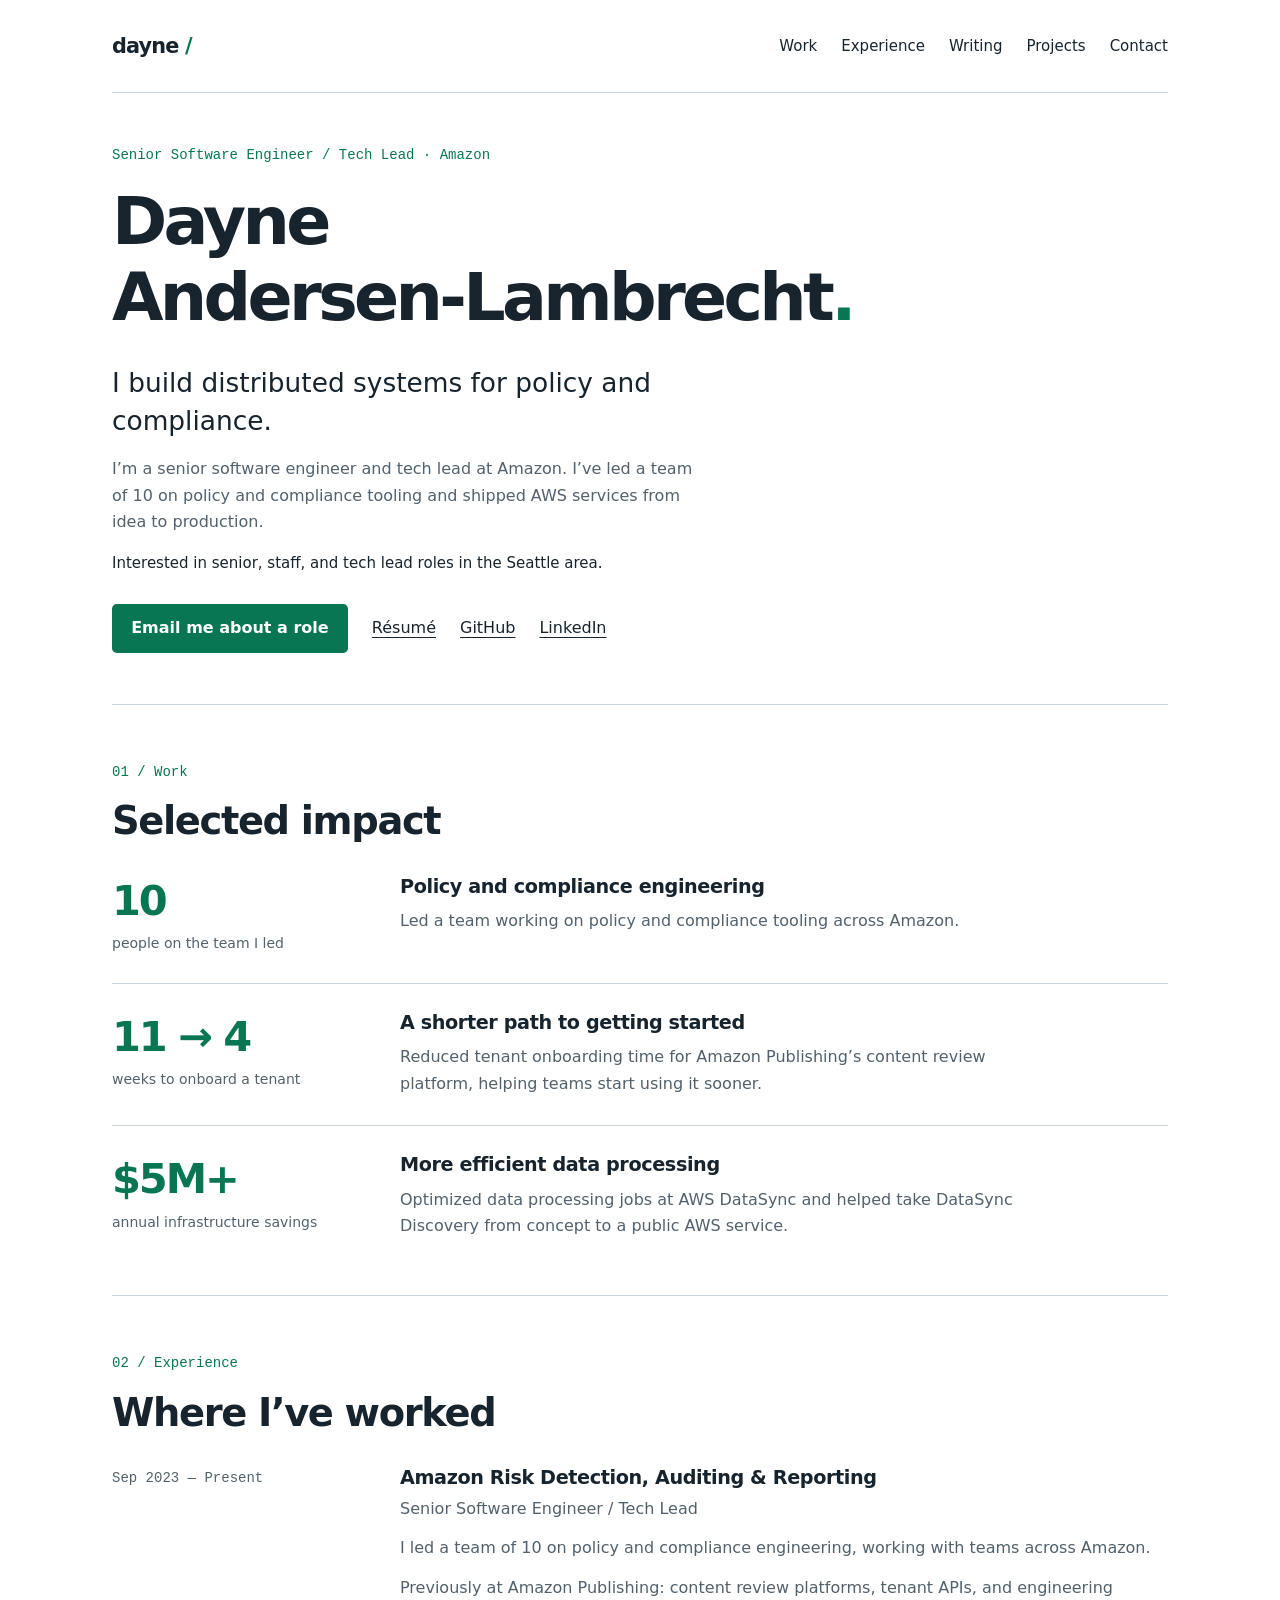
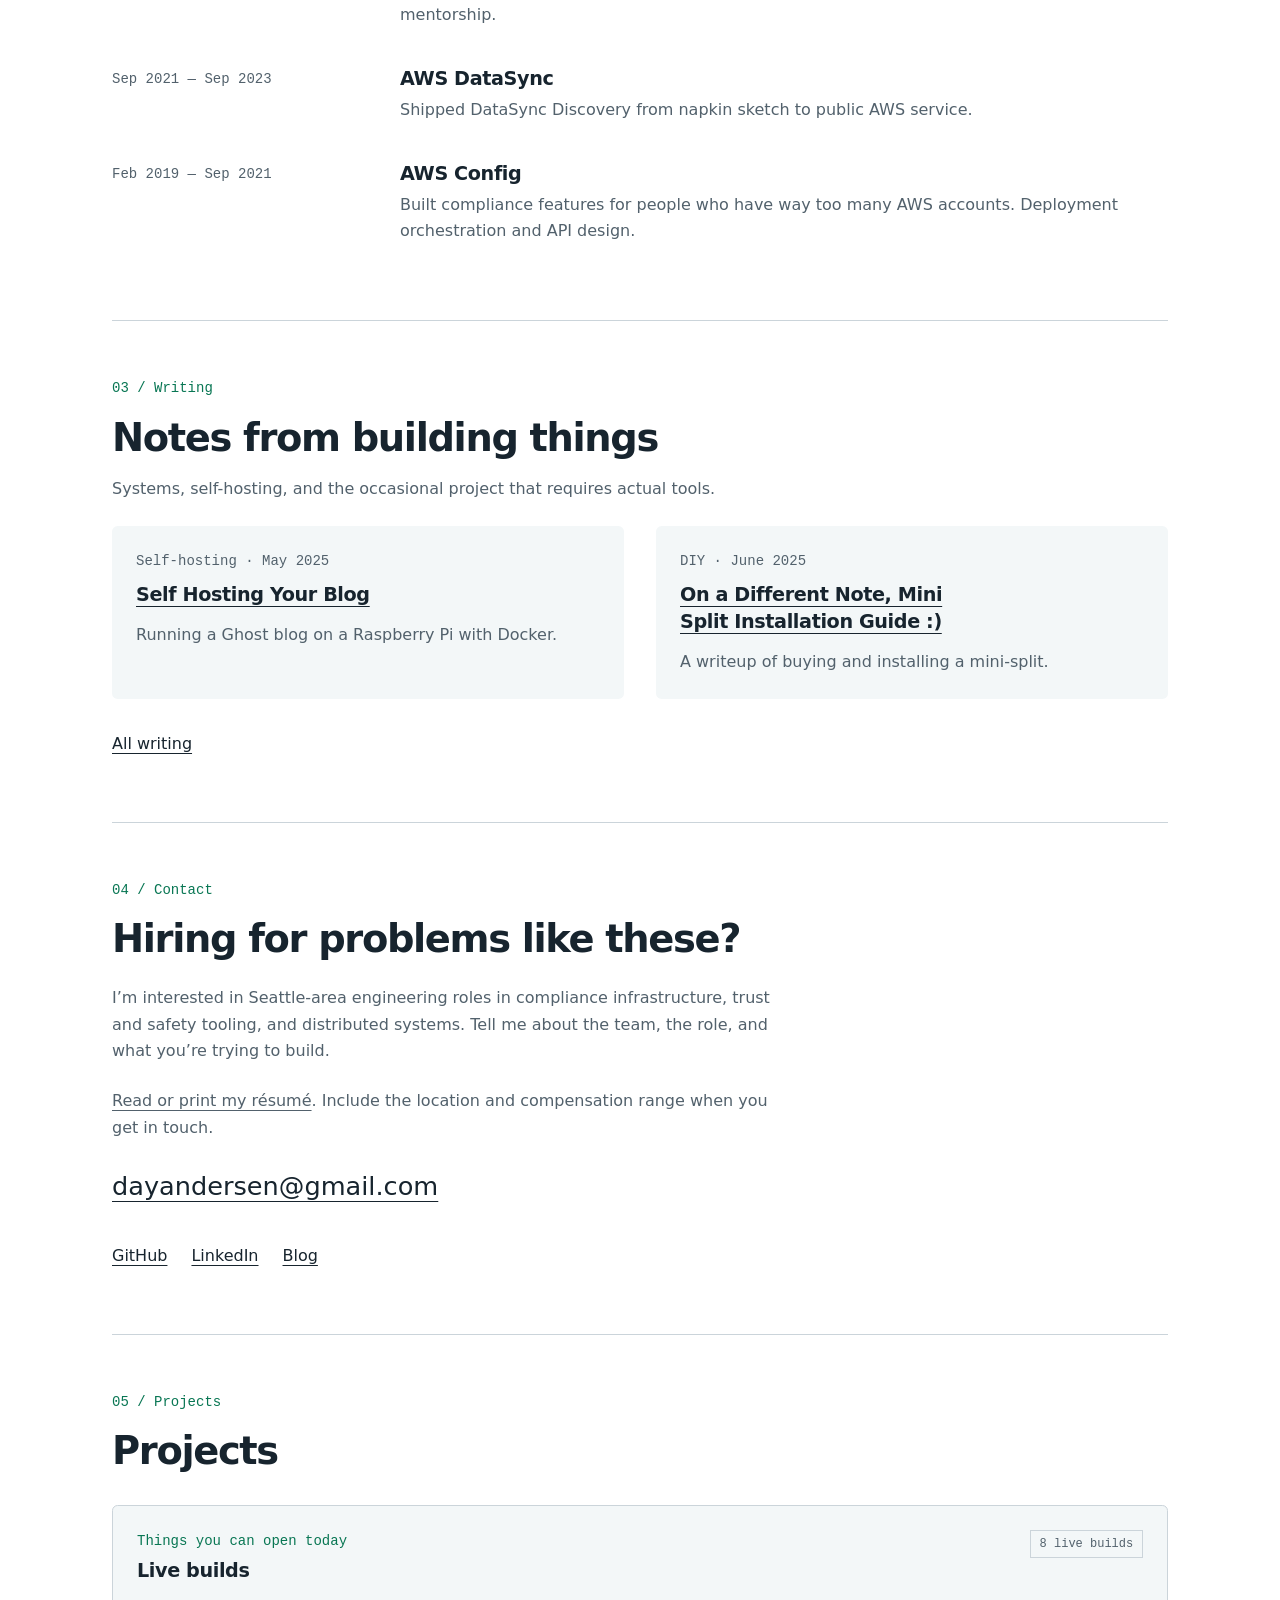
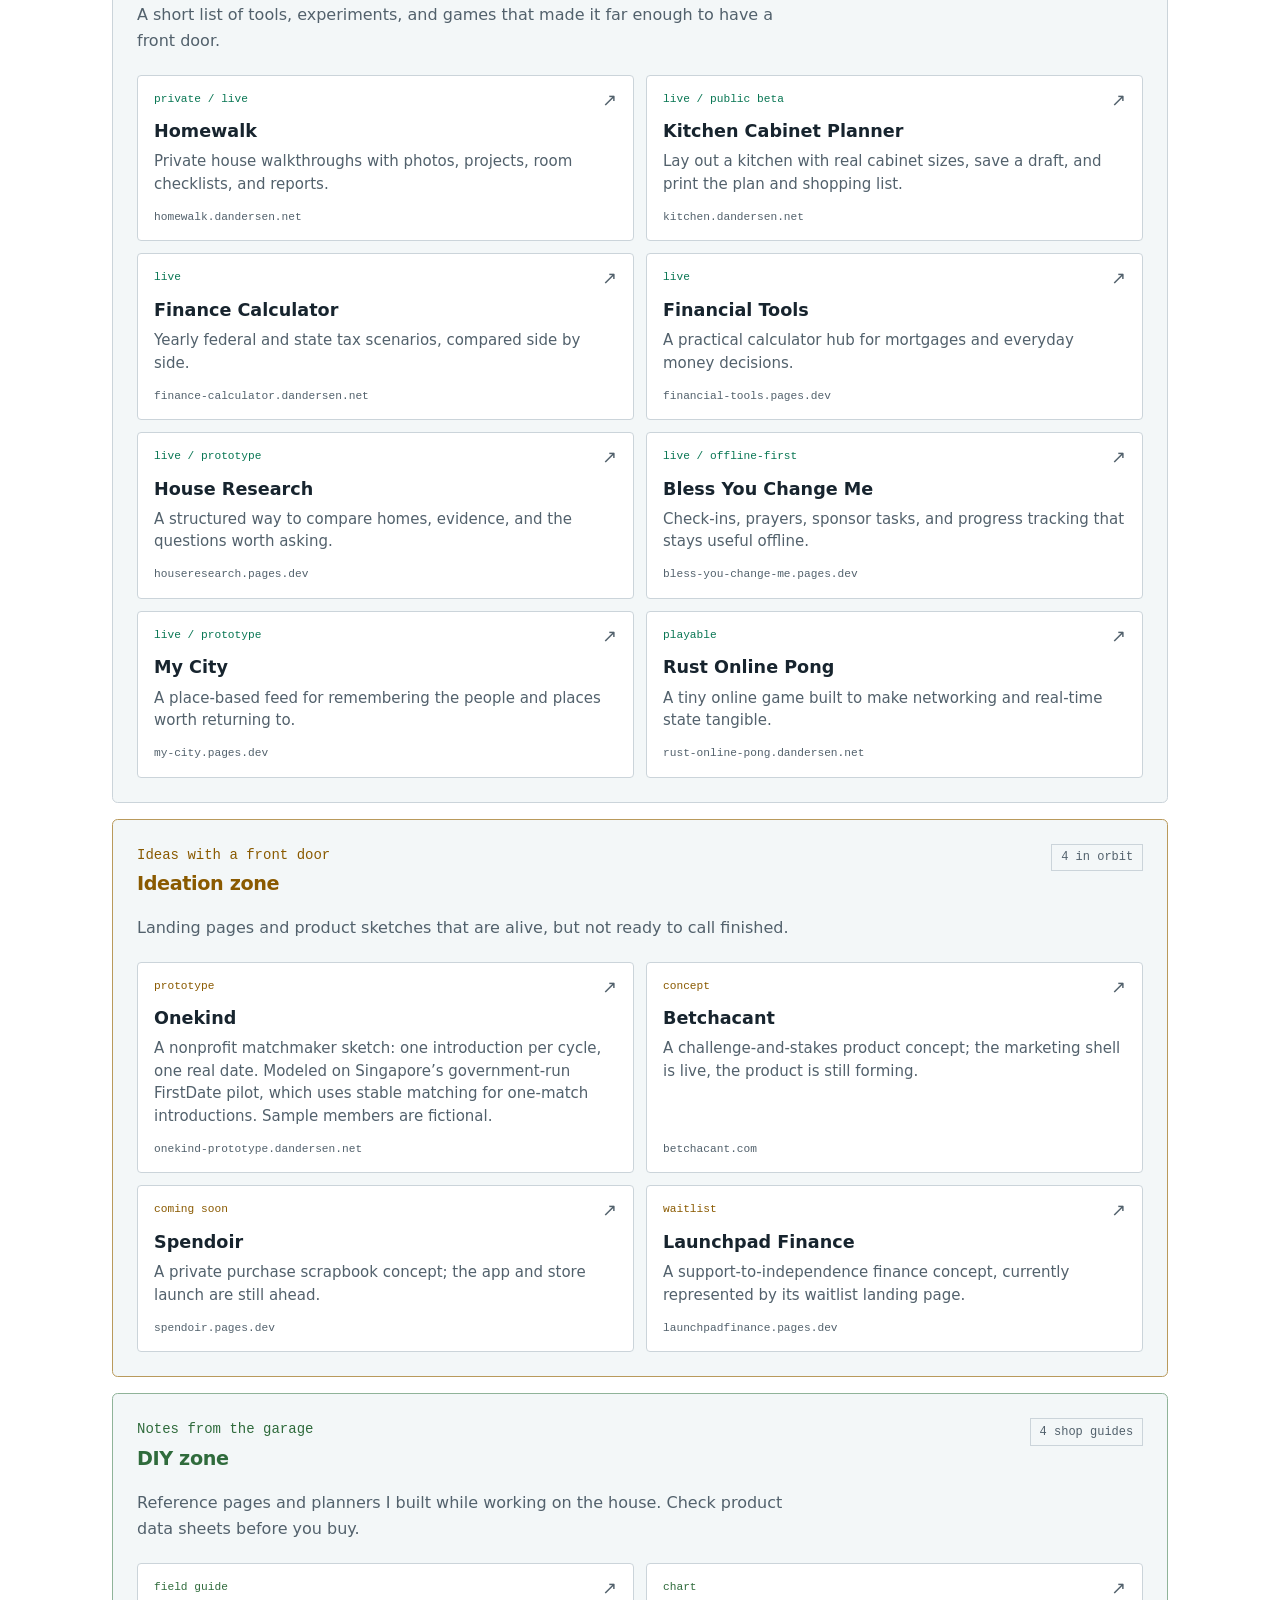
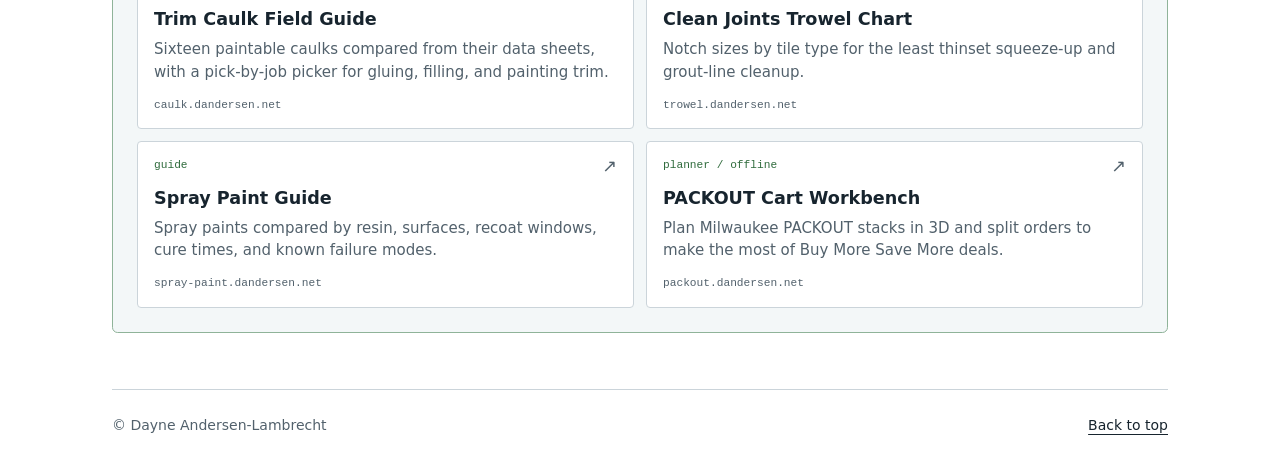
==== index.html @ 7e219648 "Add Onekind prototype and DIY zone projects Co-Authored-By: Claude Opus 5.5 <noreply@anthropic.com>" ====
<!DOCTYPE html>
<html lang="en">
<head>
  <meta charset="UTF-8">
  <meta name="viewport" content="width=device-width, initial-scale=1">
  <meta name="color-scheme" content="dark light">
  <title>Dayne Andersen-Lambrecht — Compliance Engineering &amp; Distributed Systems</title>
  <meta name="description" content="Dayne Andersen-Lambrecht is a Senior Software Engineer / Tech Lead at Amazon working on distributed systems, policy tooling, and compliance engineering.">
  <link rel="canonical" href="https://dandersen.net/">
  <link rel="stylesheet" href="styles.css">
  <style>
    .project-shelf {
      padding: 1.5rem;
      background: var(--surface);
      border: 1px solid var(--line);
      border-radius: .35rem;
    }
    .project-shelf + .project-shelf { margin-top: 1rem; }
    .project-shelf.ideation { --project-accent: #d8ae52; border-color: #8d7135; }
    .project-shelf.diy { --project-accent: #7fb58a; border-color: #4d7556; }
    .project-shelf header {
      display: flex;
      align-items: flex-start;
      justify-content: space-between;
      gap: 1rem;
      margin-bottom: 1.25rem;
    }
    .project-shelf header .eyebrow { margin-bottom: .45rem; }
    .project-shelf h3 { color: var(--text); }
    .project-shelf.ideation h3,
    .project-shelf.ideation .eyebrow,
    .project-shelf.ideation .project-state,
    .project-shelf.diy h3,
    .project-shelf.diy .eyebrow,
    .project-shelf.diy .project-state { color: var(--project-accent); }
    .project-count {
      flex: 0 0 auto;
      padding: .35rem .55rem;
      border: 1px solid var(--line);
      color: var(--muted);
      font: .75rem/1.2 ui-monospace, SFMono-Regular, Consolas, monospace;
      white-space: nowrap;
    }
    .project-summary { max-width: 42rem; margin-bottom: 1.25rem; }
    .project-grid {
      display: grid;
      grid-template-columns: repeat(2, minmax(0, 1fr));
      gap: .75rem;
    }
    .project-card {
      display: flex;
      flex-direction: column;
      min-height: 10rem;
      padding: 1rem;
      background: var(--bg);
      border: 1px solid var(--line);
      border-radius: .25rem;
      text-decoration: none;
      transition: border-color .2s ease, transform .2s ease, background-color .2s ease;
    }
    .project-card:hover,
    .project-card:focus-visible {
      background: var(--surface);
      border-color: var(--accent);
      transform: translateY(-2px);
    }
    .project-shelf.ideation .project-card:hover,
    .project-shelf.ideation .project-card:focus-visible,
    .project-shelf.diy .project-card:hover,
    .project-shelf.diy .project-card:focus-visible { border-color: var(--project-accent); }
    .project-card:focus-visible { outline: 3px solid var(--accent); outline-offset: 3px; }
    .project-card-top { display: flex; justify-content: space-between; gap: .75rem; margin-bottom: .75rem; }
    .project-state { color: var(--accent); font: .7rem/1.3 ui-monospace, SFMono-Regular, Consolas, monospace; }
    .project-arrow { color: var(--muted); font-size: 1.1rem; line-height: 1; }
    .project-card h4 { margin: 0 0 .45rem; color: var(--text); font-size: 1.1rem; line-height: 1.25; }
    .project-card p { font-size: .9375rem; line-height: 1.5; }
    .project-url { margin-top: auto; padding-top: .9rem; color: var(--muted); font: .7rem/1.3 ui-monospace, SFMono-Regular, Consolas, monospace; overflow-wrap: anywhere; }
    @media (prefers-color-scheme: light) {
      .project-shelf.ideation { --project-accent: #8a5a00; border-color: #b99a5c; }
      .project-shelf.diy { --project-accent: #2f6b3c; border-color: #8fb399; }
    }
    @media (max-width: 44rem) {
      .project-grid { grid-template-columns: 1fr; }
      .project-shelf { padding: 1.15rem; }
      .project-shelf header { flex-direction: column; }
    }
    @media (prefers-reduced-motion: reduce) {
      .project-card { transition: none; }
    }
  </style>
  <script type="application/ld+json">
{
  "@context": "https://schema.org",
  "@type": "ProfilePage",
  "@id": "https://dandersen.net/#profile",
  "url": "https://dandersen.net/",
  "name": "Dayne Andersen-Lambrecht — Compliance Engineering & Distributed Systems",
  "mainEntity": {
    "@type": "Person",
    "@id": "https://dandersen.net/#person",
    "name": "Dayne Andersen-Lambrecht",
    "url": "https://dandersen.net/",
    "jobTitle": "Senior Software Engineer / Tech Lead",
    "worksFor": {
      "@type": "Organization",
      "name": "Amazon"
    },
    "description": "Dayne Andersen-Lambrecht is a Senior Software Engineer / Tech Lead at Amazon working on distributed systems, policy tooling, and compliance engineering.",
    "knowsAbout": [
      "Distributed systems",
      "Policy tooling",
      "Compliance engineering",
      "API design",
      "Engineering mentorship"
    ],
    "sameAs": [
      "https://github.com/dayandersen",
      "https://linkedin.com/in/dayne-andersen"
    ]
  }
}
  </script>
</head>
<body>
  <a class="skip-link" href="#main-content">Skip to main content</a>
  <header class="site-header wrap">
    <a class="wordmark" href="./" aria-label="Dayne Andersen-Lambrecht, home">dayne<span aria-hidden="true"> /</span></a>
    <nav aria-label="Main navigation">
      <a href="#work">Work</a>
      <a href="#experience">Experience</a>
      <a href="#writing">Writing</a>
      <a href="#projects">Projects</a>
      <a href="#contact">Contact</a>
    </nav>
  </header>
  <main id="main-content" class="wrap" tabindex="-1">
    <section class="intro" aria-labelledby="intro-heading">
      <p class="eyebrow">Senior Software Engineer / Tech Lead · Amazon</p>
      <h1 id="intro-heading">Dayne<br>Andersen-Lambrecht<span class="accent">.</span></h1>
      <p class="lead">I build distributed systems for policy and compliance.</p>
      <p class="intro-detail">I’m a senior software engineer and tech lead at Amazon. I’ve led a team of 10 on policy and compliance tooling and shipped AWS services from idea to production.</p>
      <p class="role-interest">Interested in senior, staff, and tech lead roles in the Seattle area.</p>
      <div class="links">
        <!--email_off--><a class="button" href="mailto:dayandersen@gmail.com?subject=Engineering%20role%20inquiry">Email me about a role</a><!--/email_off-->
        <a href="/resume">Résumé</a>
        <a href="https://github.com/dayandersen">GitHub</a>
        <a href="https://linkedin.com/in/dayne-andersen">LinkedIn</a>
      </div>
    </section>

    <section id="work" class="section" aria-labelledby="work-heading">
      <div class="section-heading"><p class="eyebrow">01 / Work</p><h2 id="work-heading">Selected impact</h2></div>
      <div class="work-list">
        <article class="work-item">
          <div class="result"><strong>10</strong><span>people on the team I led</span></div>
          <div><h3>Policy and compliance engineering</h3><p>Led a team working on policy and compliance tooling across Amazon.</p></div>
        </article>
        <article class="work-item">
          <div class="result"><strong>11 → 4</strong><span>weeks to onboard a tenant</span></div>
          <div><h3>A shorter path to getting started</h3><p>Reduced tenant onboarding time for Amazon Publishing’s content review platform, helping teams start using it sooner.</p></div>
        </article>
        <article class="work-item">
          <div class="result"><strong>$5M+</strong><span>annual infrastructure savings</span></div>
          <div><h3>More efficient data processing</h3><p>Optimized data processing jobs at AWS DataSync and helped take DataSync Discovery from concept to a public AWS service.</p></div>
        </article>
      </div>
    </section>

    <section id="experience" class="section" aria-labelledby="experience-heading">
      <div class="section-heading"><p class="eyebrow">02 / Experience</p><h2 id="experience-heading">Where I’ve worked</h2></div>
      <div class="experience-list">
        <article>
          <p class="meta"><time datetime="2023-09">Sep 2023</time> — Present</p>
          <div>
            <h3>Amazon Risk Detection, Auditing &amp; Reporting</h3>
            <p>Senior Software Engineer / Tech Lead</p>
            <p>I led a team of 10 on policy and compliance engineering, working with teams across Amazon.</p>
            <p>Previously at Amazon Publishing: content review platforms, tenant APIs, and engineering mentorship.</p>
          </div>
        </article>
        <article>
          <p class="meta"><time datetime="2021-09">Sep 2021</time> — <time datetime="2023-09">Sep 2023</time></p>
          <div><h3>AWS DataSync</h3><p>Shipped DataSync Discovery from napkin sketch to public AWS service.</p></div>
        </article>
        <article>
          <p class="meta"><time datetime="2019-02">Feb 2019</time> — <time datetime="2021-09">Sep 2021</time></p>
          <div><h3>AWS Config</h3><p>Built compliance features for people who have way too many AWS accounts. Deployment orchestration and API design.</p></div>
        </article>
      </div>
    </section>

    <section id="writing" class="section" aria-labelledby="writing-heading">
      <div class="section-heading"><p class="eyebrow">03 / Writing</p><h2 id="writing-heading">Notes from building things</h2></div>
      <p class="section-intro">Systems, self-hosting, and the occasional project that requires actual tools.</p>
      <div class="writing-list">
        <article>
          <p class="meta">Self-hosting · <time datetime="2025-05-04">May 2025</time></p>
          <h3><a href="https://blog.dandersen.net/2025/05/self-hosting-your-blog.html">Self Hosting Your Blog</a></h3>
          <p>Running a Ghost blog on a Raspberry Pi with Docker.</p>
        </article>
        <article>
          <p class="meta">DIY · <time datetime="2025-06-11">June 2025</time></p>
          <h3><a href="https://blog.dandersen.net/2025/06/on-different-note-mini-split.html">On a Different Note, Mini Split Installation Guide :)</a></h3>
          <p>A writeup of buying and installing a mini-split.</p>
        </article>
      </div>
      <a class="text-link" href="https://blog.dandersen.net/">All writing</a>
    </section>

    <section id="contact" class="section contact" aria-labelledby="contact-heading">
      <p class="eyebrow">04 / Contact</p>
      <h2 id="contact-heading">Hiring for problems like these?</h2>
      <p class="contact-detail">I’m interested in Seattle-area engineering roles in compliance infrastructure, trust and safety tooling, and distributed systems. Tell me about the team, the role, and what you’re trying to build.</p>
      <p class="contact-detail"><a href="/resume">Read or print my résumé</a>. Include the location and compensation range when you get in touch.</p>
      <!--email_off--><a class="contact-email" href="mailto:dayandersen@gmail.com?subject=Engineering%20role%20inquiry">dayandersen@gmail.com</a><!--/email_off-->
      <div class="links"><a href="https://github.com/dayandersen">GitHub</a><a href="https://linkedin.com/in/dayne-andersen">LinkedIn</a><a href="https://blog.dandersen.net/">Blog</a></div>
    </section>

    <section id="projects" class="section" aria-labelledby="projects-heading">
      <div class="section-heading"><p class="eyebrow">05 / Projects</p><h2 id="projects-heading">Projects</h2></div>

      <div class="project-shelf">
        <header>
          <div>
            <p class="eyebrow">Things you can open today</p>
            <h3>Live builds</h3>
          </div>
          <span class="project-count">8 live builds</span>
        </header>
        <p class="project-summary">A short list of tools, experiments, and games that made it far enough to have a front door.</p>
        <div class="project-grid">
          <a class="project-card" href="https://homewalk.dandersen.net/" target="_blank" rel="noopener noreferrer">
            <div class="project-card-top"><span class="project-state">private / live</span><span class="project-arrow" aria-hidden="true">↗</span></div>
            <h4>Homewalk</h4>
            <p>Private house walkthroughs with photos, projects, room checklists, and reports.</p>
            <span class="project-url">homewalk.dandersen.net</span>
          </a>
          <a class="project-card" href="https://kitchen.dandersen.net/" target="_blank" rel="noopener noreferrer">
            <div class="project-card-top"><span class="project-state">live / public beta</span><span class="project-arrow" aria-hidden="true">↗</span></div>
            <h4>Kitchen Cabinet Planner</h4>
            <p>Lay out a kitchen with real cabinet sizes, save a draft, and print the plan and shopping list.</p>
            <span class="project-url">kitchen.dandersen.net</span>
          </a>
          <a class="project-card" href="https://finance-calculator.dandersen.net/" target="_blank" rel="noopener noreferrer">
            <div class="project-card-top"><span class="project-state">live</span><span class="project-arrow" aria-hidden="true">↗</span></div>
            <h4>Finance Calculator</h4>
            <p>Yearly federal and state tax scenarios, compared side by side.</p>
            <span class="project-url">finance-calculator.dandersen.net</span>
          </a>
          <a class="project-card" href="https://financial-tools.pages.dev/" target="_blank" rel="noopener noreferrer">
            <div class="project-card-top"><span class="project-state">live</span><span class="project-arrow" aria-hidden="true">↗</span></div>
            <h4>Financial Tools</h4>
            <p>A practical calculator hub for mortgages and everyday money decisions.</p>
            <span class="project-url">financial-tools.pages.dev</span>
          </a>
          <a class="project-card" href="https://houseresearch.pages.dev/" target="_blank" rel="noopener noreferrer">
            <div class="project-card-top"><span class="project-state">live / prototype</span><span class="project-arrow" aria-hidden="true">↗</span></div>
            <h4>House Research</h4>
            <p>A structured way to compare homes, evidence, and the questions worth asking.</p>
            <span class="project-url">houseresearch.pages.dev</span>
          </a>
          <a class="project-card" href="https://bless-you-change-me.pages.dev/" target="_blank" rel="noopener noreferrer">
            <div class="project-card-top"><span class="project-state">live / offline-first</span><span class="project-arrow" aria-hidden="true">↗</span></div>
            <h4>Bless You Change Me</h4>
            <p>Check-ins, prayers, sponsor tasks, and progress tracking that stays useful offline.</p>
            <span class="project-url">bless-you-change-me.pages.dev</span>
          </a>
          <a class="project-card" href="https://my-city.pages.dev/" target="_blank" rel="noopener noreferrer">
            <div class="project-card-top"><span class="project-state">live / prototype</span><span class="project-arrow" aria-hidden="true">↗</span></div>
            <h4>My City</h4>
            <p>A place-based feed for remembering the people and places worth returning to.</p>
            <span class="project-url">my-city.pages.dev</span>
          </a>
          <a class="project-card" href="https://rust-online-pong.dandersen.net/" target="_blank" rel="noopener noreferrer">
            <div class="project-card-top"><span class="project-state">playable</span><span class="project-arrow" aria-hidden="true">↗</span></div>
            <h4>Rust Online Pong</h4>
            <p>A tiny online game built to make networking and real-time state tangible.</p>
            <span class="project-url">rust-online-pong.dandersen.net</span>
          </a>
        </div>
      </div>

      <div class="project-shelf ideation">
        <header>
          <div>
            <p class="eyebrow">Ideas with a front door</p>
            <h3>Ideation zone</h3>
          </div>
          <span class="project-count">4 in orbit</span>
        </header>
        <p class="project-summary">Landing pages and product sketches that are alive, but not ready to call finished.</p>
        <div class="project-grid">
          <a class="project-card" href="https://onekind-prototype.dandersen.net/" target="_blank" rel="noopener noreferrer">
            <div class="project-card-top"><span class="project-state">prototype</span><span class="project-arrow" aria-hidden="true">↗</span></div>
            <h4>Onekind</h4>
            <p>A nonprofit matchmaker sketch: one introduction per cycle, one real date. Modeled on Singapore’s government-run FirstDate pilot, which uses stable matching for one-match introductions. Sample members are fictional.</p>
            <span class="project-url">onekind-prototype.dandersen.net</span>
          </a>
          <a class="project-card" href="https://betchacant.com/" target="_blank" rel="noopener noreferrer">
            <div class="project-card-top"><span class="project-state">concept</span><span class="project-arrow" aria-hidden="true">↗</span></div>
            <h4>Betchacant</h4>
            <p>A challenge-and-stakes product concept; the marketing shell is live, the product is still forming.</p>
            <span class="project-url">betchacant.com</span>
          </a>
          <a class="project-card" href="https://spendoir.pages.dev/" target="_blank" rel="noopener noreferrer">
            <div class="project-card-top"><span class="project-state">coming soon</span><span class="project-arrow" aria-hidden="true">↗</span></div>
            <h4>Spendoir</h4>
            <p>A private purchase scrapbook concept; the app and store launch are still ahead.</p>
            <span class="project-url">spendoir.pages.dev</span>
          </a>
          <a class="project-card" href="https://launchpadfinance.pages.dev/" target="_blank" rel="noopener noreferrer">
            <div class="project-card-top"><span class="project-state">waitlist</span><span class="project-arrow" aria-hidden="true">↗</span></div>
            <h4>Launchpad Finance</h4>
            <p>A support-to-independence finance concept, currently represented by its waitlist landing page.</p>
            <span class="project-url">launchpadfinance.pages.dev</span>
          </a>
        </div>
      </div>

      <div class="project-shelf diy">
        <header>
          <div>
            <p class="eyebrow">Notes from the garage</p>
            <h3>DIY zone</h3>
          </div>
          <span class="project-count">4 shop guides</span>
        </header>
        <p class="project-summary">Reference pages and planners I built while working on the house. Check product data sheets before you buy.</p>
        <div class="project-grid">
          <a class="project-card" href="https://caulk.dandersen.net/" target="_blank" rel="noopener noreferrer">
            <div class="project-card-top"><span class="project-state">field guide</span><span class="project-arrow" aria-hidden="true">↗</span></div>
            <h4>Trim Caulk Field Guide</h4>
            <p>Sixteen paintable caulks compared from their data sheets, with a pick-by-job picker for gluing, filling, and painting trim.</p>
            <span class="project-url">caulk.dandersen.net</span>
          </a>
          <a class="project-card" href="https://trowel.dandersen.net/" target="_blank" rel="noopener noreferrer">
            <div class="project-card-top"><span class="project-state">chart</span><span class="project-arrow" aria-hidden="true">↗</span></div>
            <h4>Clean Joints Trowel Chart</h4>
            <p>Notch sizes by tile type for the least thinset squeeze-up and grout-line cleanup.</p>
            <span class="project-url">trowel.dandersen.net</span>
          </a>
          <a class="project-card" href="https://spray-paint.dandersen.net/" target="_blank" rel="noopener noreferrer">
            <div class="project-card-top"><span class="project-state">guide</span><span class="project-arrow" aria-hidden="true">↗</span></div>
            <h4>Spray Paint Guide</h4>
            <p>Spray paints compared by resin, surfaces, recoat windows, cure times, and known failure modes.</p>
            <span class="project-url">spray-paint.dandersen.net</span>
          </a>
          <a class="project-card" href="https://packout.dandersen.net/" target="_blank" rel="noopener noreferrer">
            <div class="project-card-top"><span class="project-state">planner / offline</span><span class="project-arrow" aria-hidden="true">↗</span></div>
            <h4>PACKOUT Cart Workbench</h4>
            <p>Plan Milwaukee PACKOUT stacks in 3D and split orders to make the most of Buy More Save More deals.</p>
            <span class="project-url">packout.dandersen.net</span>
          </a>
        </div>
      </div>
    </section>
  </main>
  <footer class="site-footer wrap"><p>© Dayne Andersen-Lambrecht</p><a href="#main-content">Back to top</a></footer>
</body>
</html>
---- styles.css ----
/* Shared semantic colors keep light and dark appearances consistent. */
:root {
  color-scheme: dark light;
  --bg: #101820;
  --text: #edf2f5;
  --muted: #aab8c4;
  --accent: #69e0b4;
  --line: #35454f;
  --button-text: #101820;
  --surface: #17242e;
}
@media (prefers-color-scheme: light) {
  :root {
    --bg: #ffffff;
    --text: #17242e;
    --muted: #52616c;
    --accent: #087653;
    --line: #cbd4da;
    --button-text: #ffffff;
    --surface: #f3f7f8;
  }
}
* { box-sizing: border-box; }
html { scroll-padding-top: 2rem; }
body { margin: 0; background: var(--bg); color: var(--text); font: 1rem/1.65 system-ui, -apple-system, BlinkMacSystemFont, "Segoe UI", sans-serif; }
a { color: inherit; text-decoration-thickness: 1px; text-underline-offset: .25em; }
a:hover { color: var(--accent); }
a:focus-visible, main:focus-visible { outline: 3px solid var(--accent); outline-offset: 6px; border-radius: 2px; }
p, h1, h2, h3 { margin: 0; }
p { color: var(--muted); }
h1, h2, h3 { line-height: 1.15; text-wrap: balance; }
h1 { font-size: clamp(2.25rem, 5.2vw, 4.5rem); letter-spacing: -.055em; overflow-wrap: anywhere; }
h2 { font-size: clamp(1.75rem, 3vw, 2.5rem); letter-spacing: -.035em; }
h3 { font-size: 1.2rem; letter-spacing: -.02em; }
.wrap { width: min(100% - 3rem, 66rem); margin-inline: auto; }
.site-header { display: flex; align-items: center; justify-content: space-between; gap: 1rem; flex-wrap: wrap; padding-block: 1.6rem; border-bottom: 1px solid var(--line); }
.wordmark { font-size: 1.3rem; font-weight: 700; text-decoration: none; letter-spacing: -.04em; }
.wordmark span, .accent { color: var(--accent); }
nav, .links { display: flex; align-items: center; gap: 1.5rem; flex-wrap: wrap; }
nav a { font-size: .9375rem; text-decoration: none; padding-block: .5rem; }
.intro { padding-block: clamp(2rem, 4vw, 3.5rem); }
.eyebrow, .meta { font-family: ui-monospace, SFMono-Regular, Consolas, monospace; font-size: .875rem; line-height: 1.6; }
.eyebrow { color: var(--accent); margin-bottom: 1rem; }
.lead { font-size: clamp(1.25rem, 2.2vw, 1.65rem); color: var(--text); max-width: 35rem; margin-top: 1.75rem; line-height: 1.45; }
.intro-detail { max-width: 37rem; margin-top: 1rem; }
.role-interest { margin-top: 1rem; font-size: .9375rem; color: var(--text); }
.resume-intro h1 { font-size: clamp(2rem, 4vw, 3rem); }
.resume-intro { padding-block: 2.5rem; }
.resume-section { padding-block: 1.75rem; border-top: 1px solid var(--line); }
.resume-section h2 { font-size: 1.5rem; margin-bottom: 1rem; }
.resume-section h3 { margin-block: 1.25rem .4rem; }
.resume-section ul { padding-left: 1.25rem; color: var(--muted); }
.resume-section li + li { margin-top: .4rem; }
.resume-contact { margin-top: 1rem; overflow-wrap: anywhere; }
.print-hint { margin-top: .5rem; font-size: .875rem; }
.links { margin-top: 1.75rem; }
.links a { padding-block: .5rem; }
.button { display: inline-block; padding: .7rem 1.2rem !important; background: var(--accent); color: var(--button-text); font-weight: 650; border-radius: .3rem; text-decoration: none; }
.button:hover { color: var(--button-text); text-decoration: underline; }
.section { padding-block: 3.5rem; border-top: 1px solid var(--line); }
.section-heading { margin-bottom: 2rem; }
.work-item { display: grid; grid-template-columns: 15rem minmax(0, 1fr); gap: 3rem; padding-block: 1.75rem; border-top: 1px solid var(--line); }
.work-item:first-child { padding-top: 0; border-top: 0; }
.work-item:last-child { padding-bottom: 0; }
.result strong { display: block; font-size: 2.6rem; letter-spacing: -.05em; font-weight: 650; line-height: 1.2; color: var(--accent); }
.result span { display: block; margin-top: .4rem; font-size: .875rem; color: var(--muted); }
.work-item h3 { margin-bottom: .65rem; }
.work-item p { max-width: 39rem; }
.section-intro { margin-top: -1rem; margin-bottom: 1.5rem; }
.writing-list { display: grid; grid-template-columns: repeat(2, minmax(0, 1fr)); gap: 2rem; }
.writing-list article { padding: 1.5rem; background: var(--surface); border-radius: .35rem; }
.writing-list h3 { margin-block: .6rem .8rem; line-height: 1.4; }
.text-link { display: inline-block; margin-top: 1.5rem; padding-block: .5rem; }
.experience-list article { display: grid; grid-template-columns: 15rem minmax(0, 1fr); gap: 3rem; padding-block: 1.25rem; }
.experience-list article:first-child { padding-top: 0; }
.experience-list h3 { margin-bottom: .4rem; }
.experience-list p + p { margin-top: .85rem; }
.contact h2 { margin-bottom: 1.5rem; }
.contact-detail { max-width: 42rem; margin-bottom: 1.5rem; }
.contact-email { font-size: clamp(1.1rem, 2.5vw, 1.6rem); overflow-wrap: anywhere; }
.site-footer { display: flex; justify-content: space-between; flex-wrap: wrap; gap: 1rem; padding-block: 1.5rem; border-top: 1px solid var(--line); font-size: .875rem; }
.skip-link { position: absolute; left: 1rem; top: -10rem; background: var(--accent); color: var(--button-text); padding: .75rem 1rem; z-index: 10; }
.skip-link:focus { top: 1rem; color: var(--button-text); }
@media (max-width: 44rem) {
  .work-item, .experience-list article { grid-template-columns: 1fr; gap: 1rem; }
  .writing-list { grid-template-columns: 1fr; gap: 1rem; }
  .section { padding-block: 2.5rem; }
  .work-item { padding-block: 1.5rem; }
  nav, .links { gap: 1.1rem; }
}
@media print {
  :root { color-scheme: light; --bg: #fff; --text: #000; --muted: #333; --accent: #000; --line: #bbb; --surface: #fff; }
  body { font-size: 11pt; }
  .wrap { width: 100%; }
  .site-header, .site-footer, .skip-link, .intro .links, .contact .links, .print-hint { display: none; }
  .intro, .section { padding-block: 1rem; }
  h1 { font-size: 28pt; }
  h2 { font-size: 19pt; }
  h3 { font-size: 13pt; }
  h2, h3 { break-after: avoid; }
  article, .contact { break-inside: avoid; }
  .work-item, .experience-list article { grid-template-columns: 12rem minmax(0, 1fr); gap: 1rem; }
  .result strong { font-size: 23pt; }
  .writing-list { display: block; }
  .writing-list article { padding: .5rem 0; }
  a[href^="https://"]::after { content: " (" attr(href) ")"; font-size: 9pt; overflow-wrap: anywhere; }
}
/* No motion effects: all content is visible immediately, including with reduced motion or JavaScript disabled. */
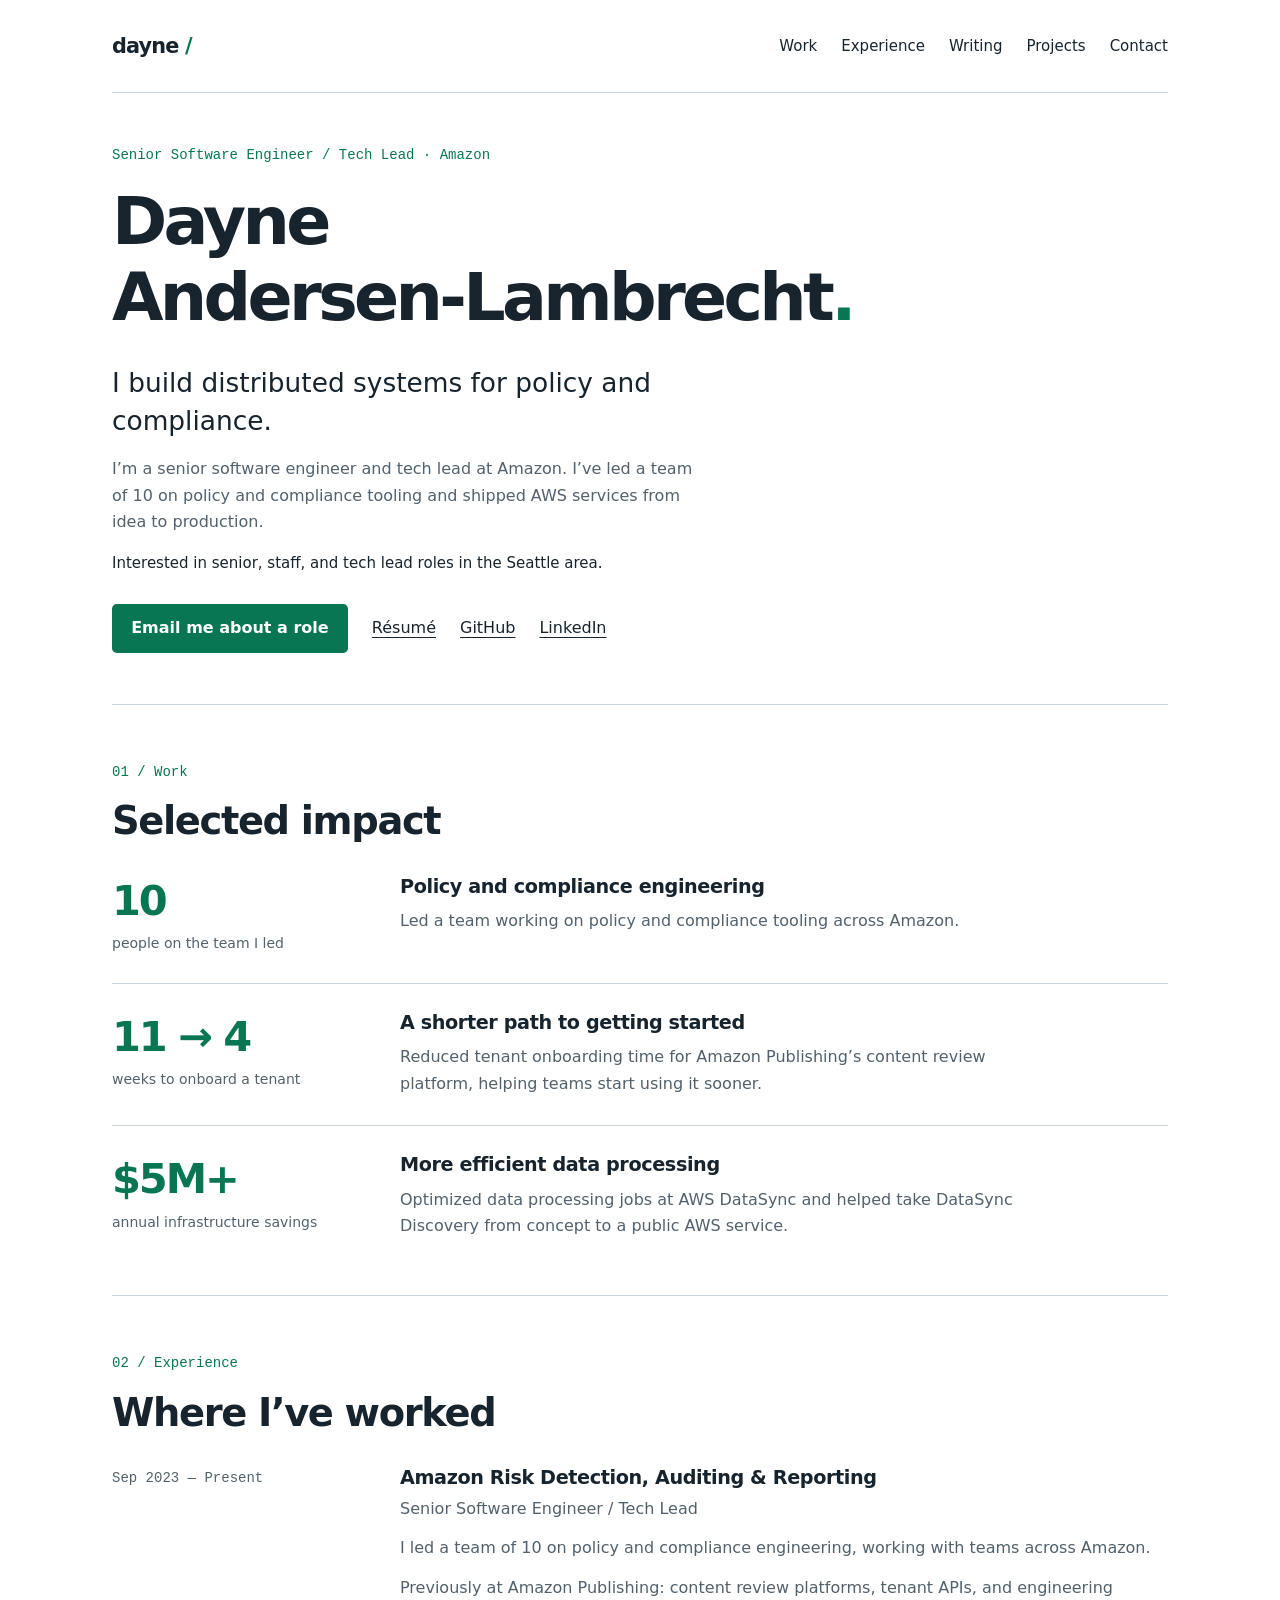
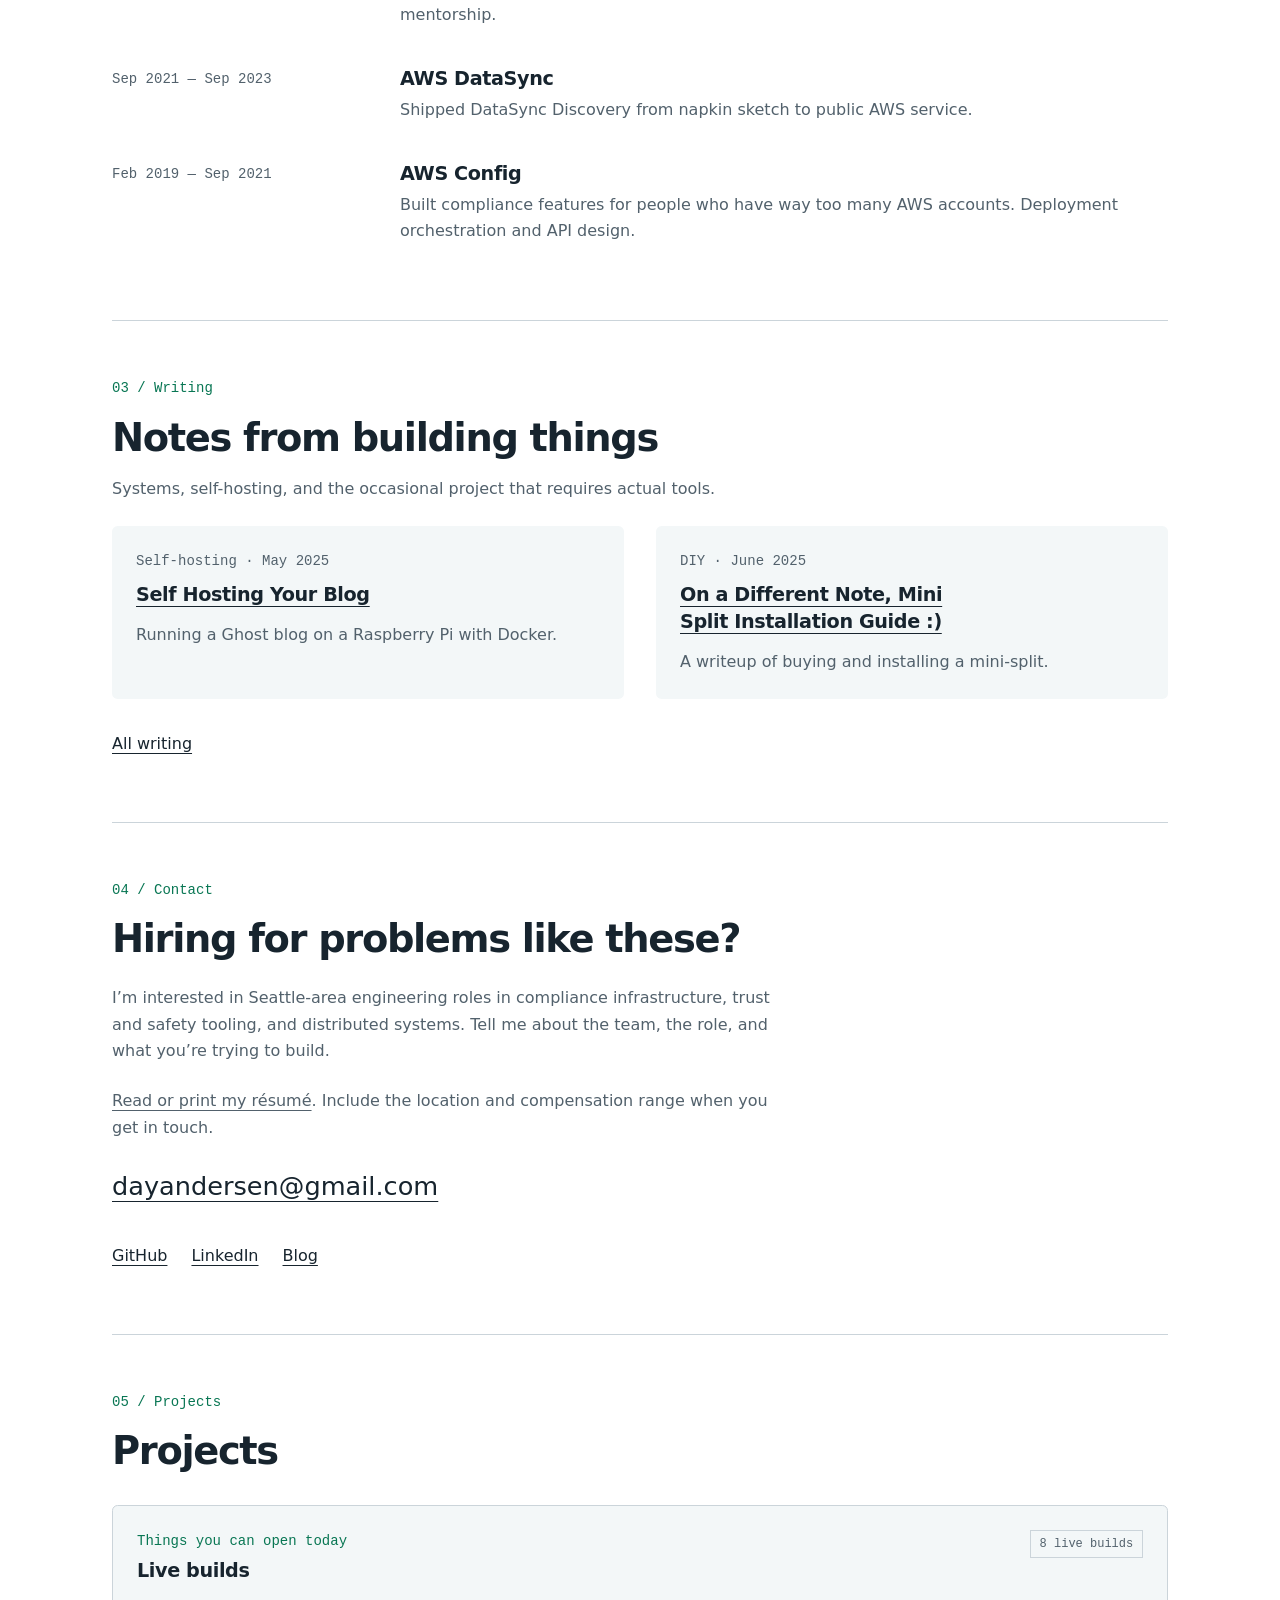
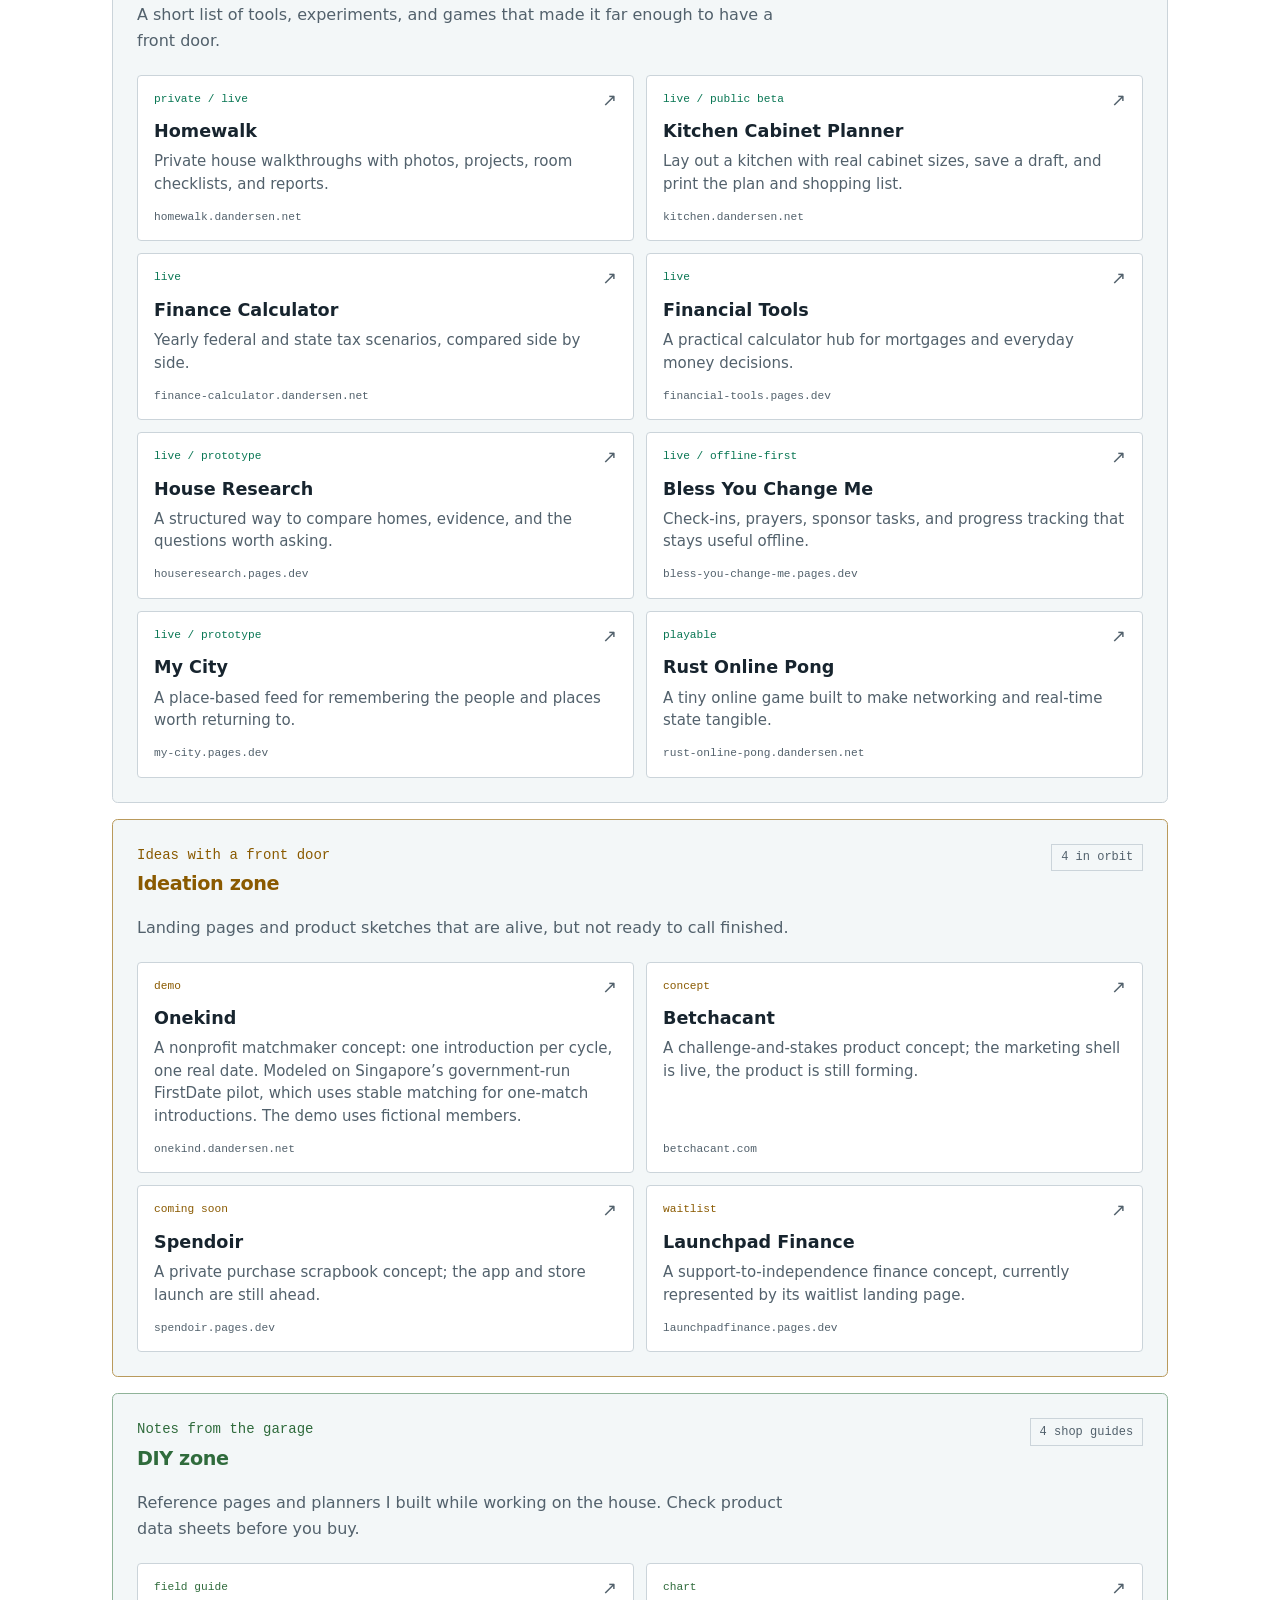
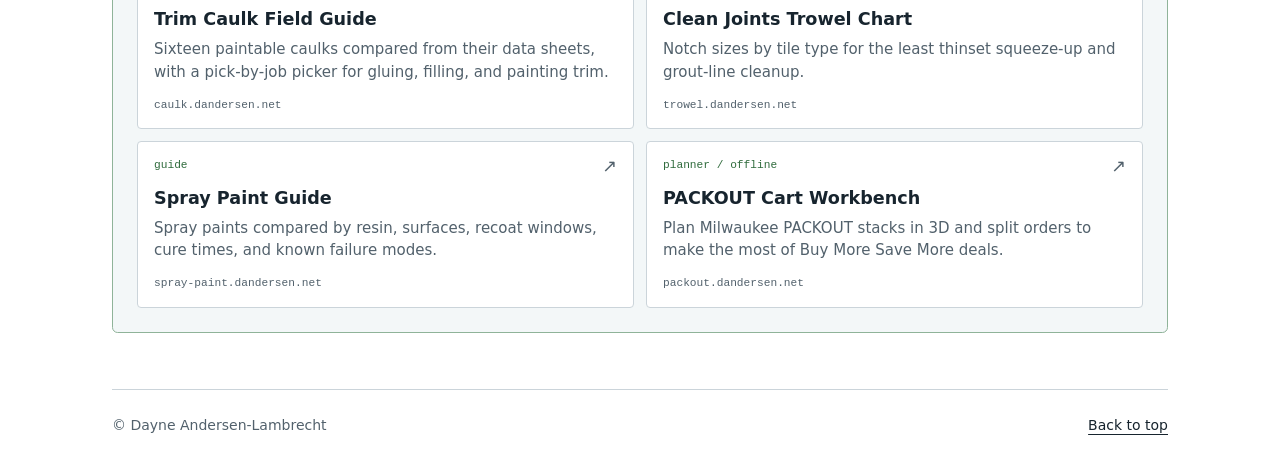
==== commit 145ad35c: "Point Onekind card at the existing demo Co-Authored-By: Claude Opus 5.5 <noreply@anthropic.com>" ====
--- a/index.html
+++ b/index.html
@@ -290,11 +290,11 @@
         </header>
         <p class="project-summary">Landing pages and product sketches that are alive, but not ready to call finished.</p>
         <div class="project-grid">
-          <a class="project-card" href="https://onekind-prototype.dandersen.net/" target="_blank" rel="noopener noreferrer">
-            <div class="project-card-top"><span class="project-state">prototype</span><span class="project-arrow" aria-hidden="true">↗</span></div>
+          <a class="project-card" href="https://onekind.dandersen.net/" target="_blank" rel="noopener noreferrer">
+            <div class="project-card-top"><span class="project-state">demo</span><span class="project-arrow" aria-hidden="true">↗</span></div>
             <h4>Onekind</h4>
-            <p>A nonprofit matchmaker sketch: one introduction per cycle, one real date. Modeled on Singapore’s government-run FirstDate pilot, which uses stable matching for one-match introductions. Sample members are fictional.</p>
-            <span class="project-url">onekind-prototype.dandersen.net</span>
+            <p>A nonprofit matchmaker concept: one introduction per cycle, one real date. Modeled on Singapore’s government-run FirstDate pilot, which uses stable matching for one-match introductions. The demo uses fictional members.</p>
+            <span class="project-url">onekind.dandersen.net</span>
           </a>
           <a class="project-card" href="https://betchacant.com/" target="_blank" rel="noopener noreferrer">
             <div class="project-card-top"><span class="project-state">concept</span><span class="project-arrow" aria-hidden="true">↗</span></div>
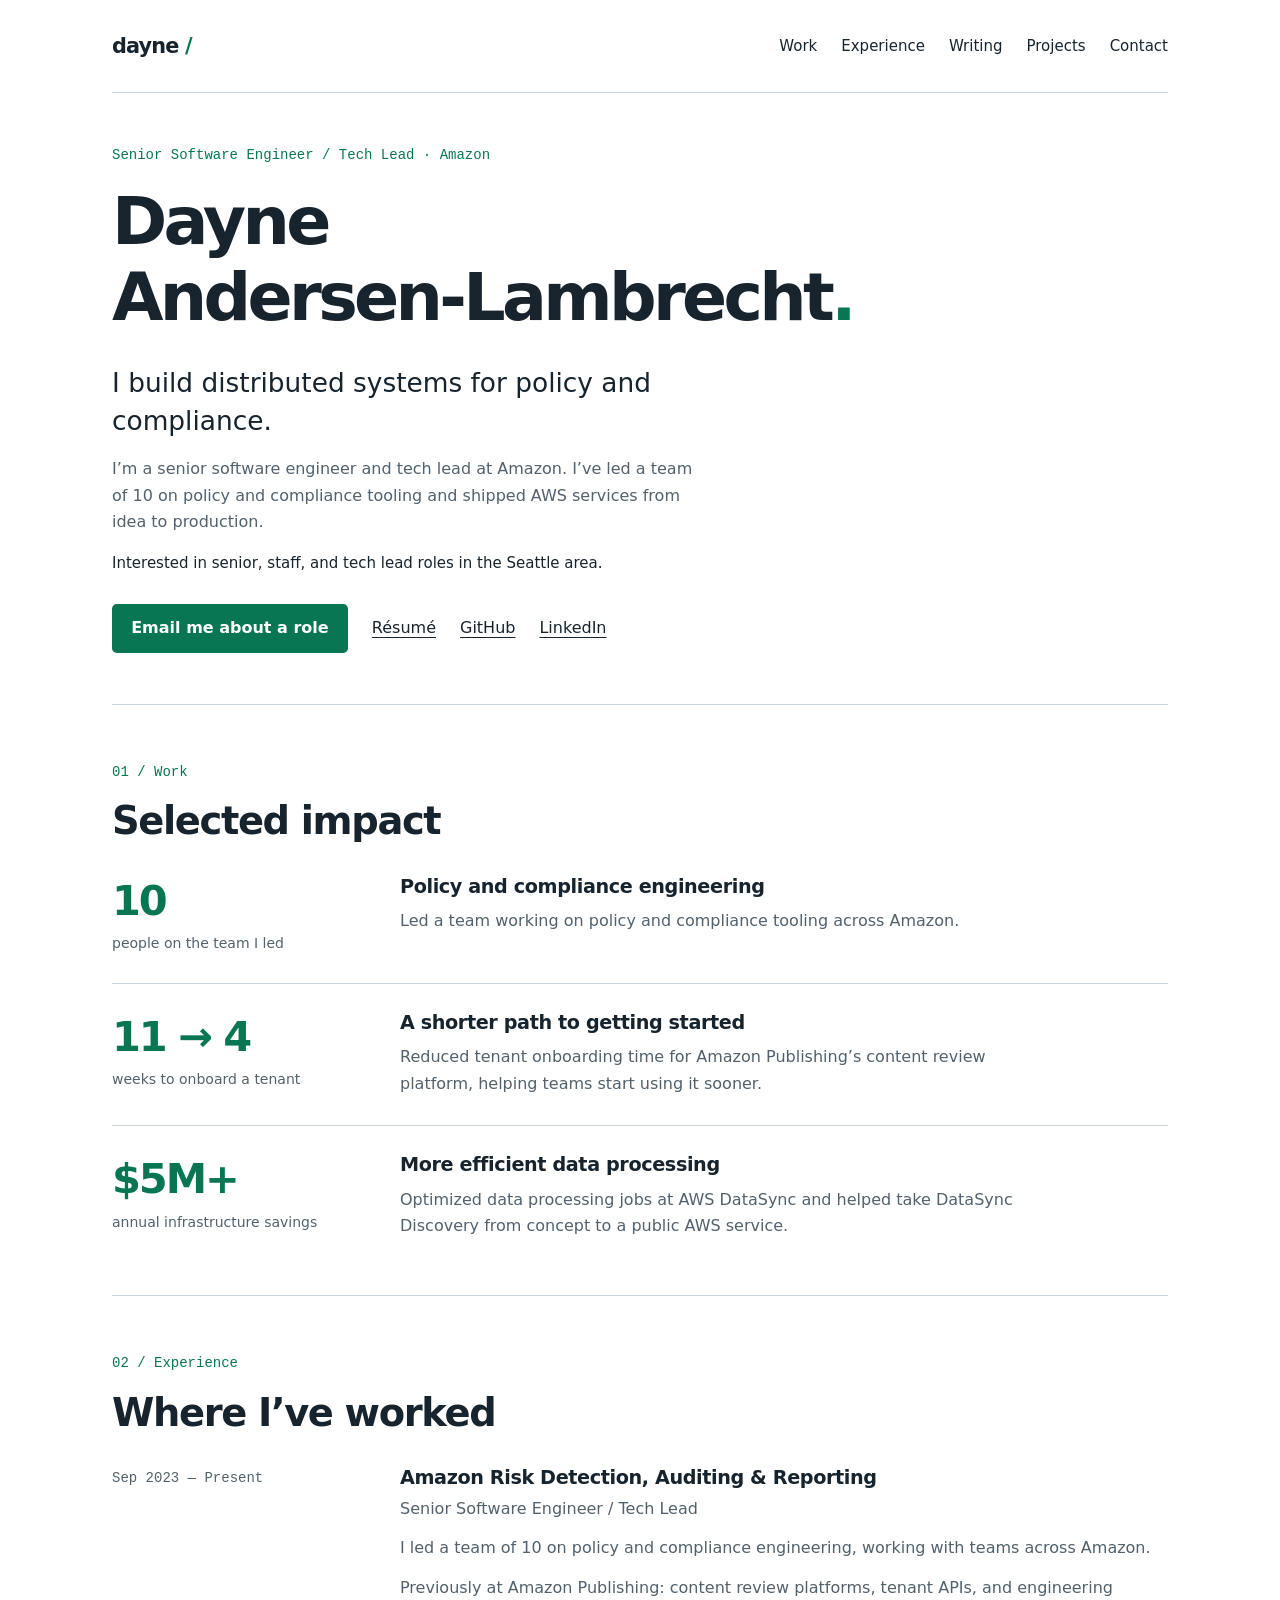
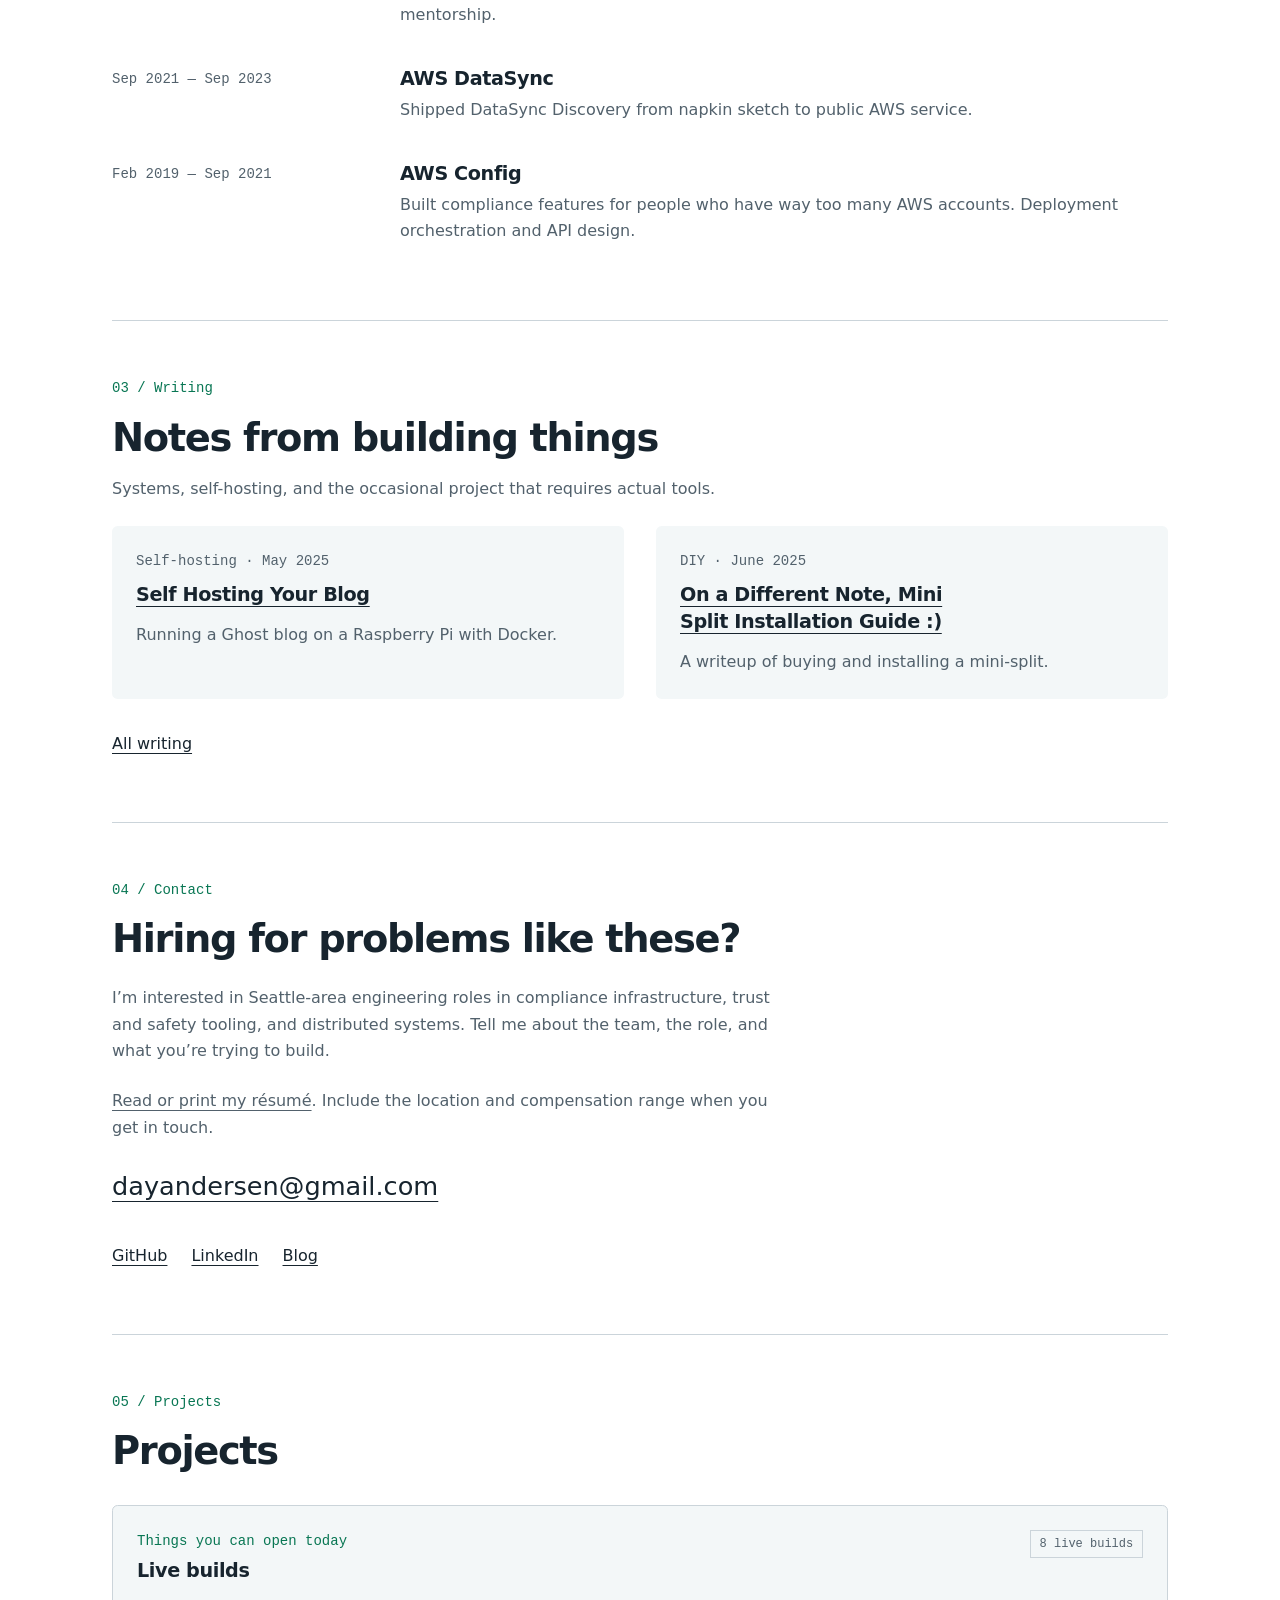
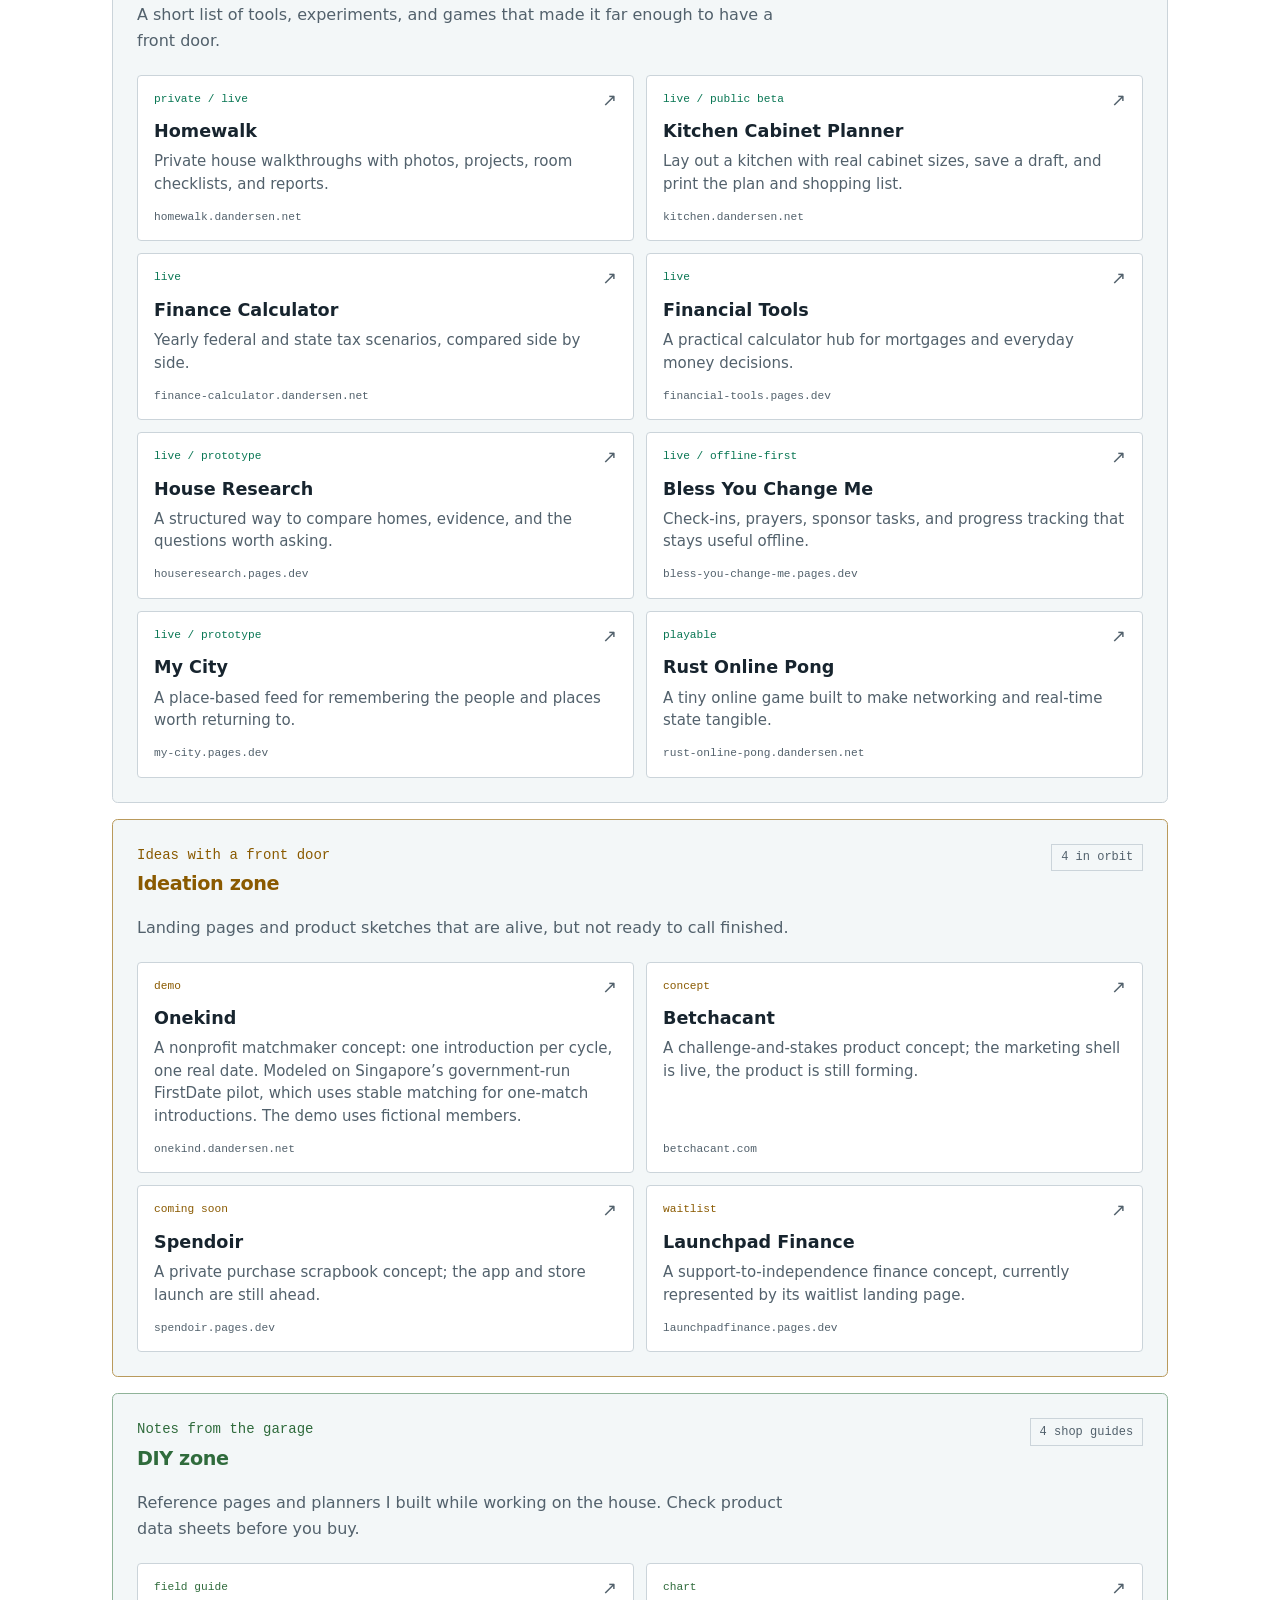
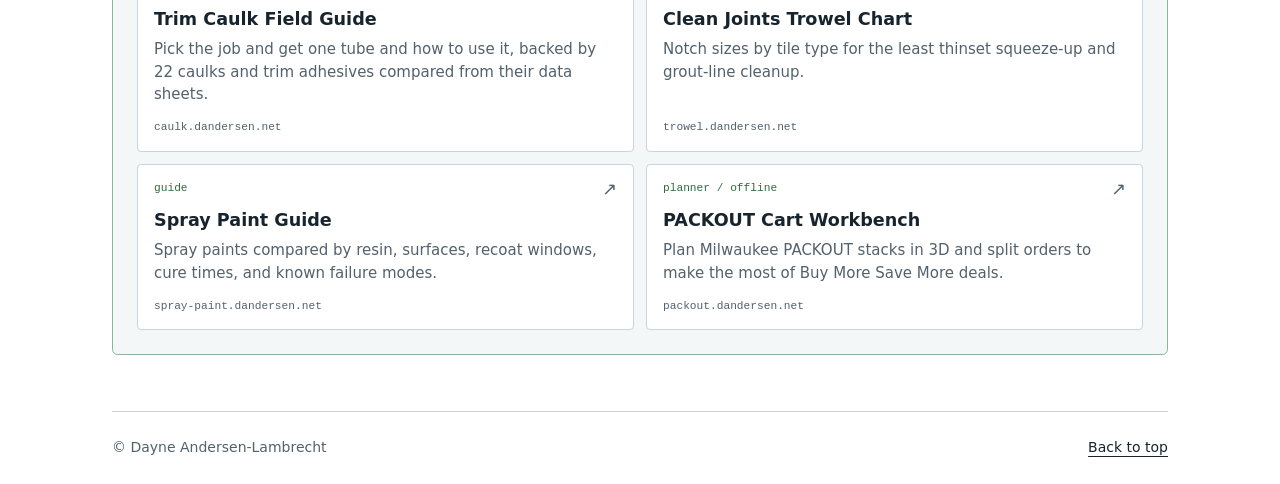
==== commit 8882cc08: "Update caulk guide card for 22 products Co-Authored-By: Claude Opus 5.5 <noreply@anthropic.com>" ====
--- a/index.html
+++ b/index.html
@@ -330,7 +330,7 @@
           <a class="project-card" href="https://caulk.dandersen.net/" target="_blank" rel="noopener noreferrer">
             <div class="project-card-top"><span class="project-state">field guide</span><span class="project-arrow" aria-hidden="true">↗</span></div>
             <h4>Trim Caulk Field Guide</h4>
-            <p>Sixteen paintable caulks compared from their data sheets, with a pick-by-job picker for gluing, filling, and painting trim.</p>
+            <p>Pick the job and get one tube and how to use it, backed by 22 caulks and trim adhesives compared from their data sheets.</p>
             <span class="project-url">caulk.dandersen.net</span>
           </a>
           <a class="project-card" href="https://trowel.dandersen.net/" target="_blank" rel="noopener noreferrer">
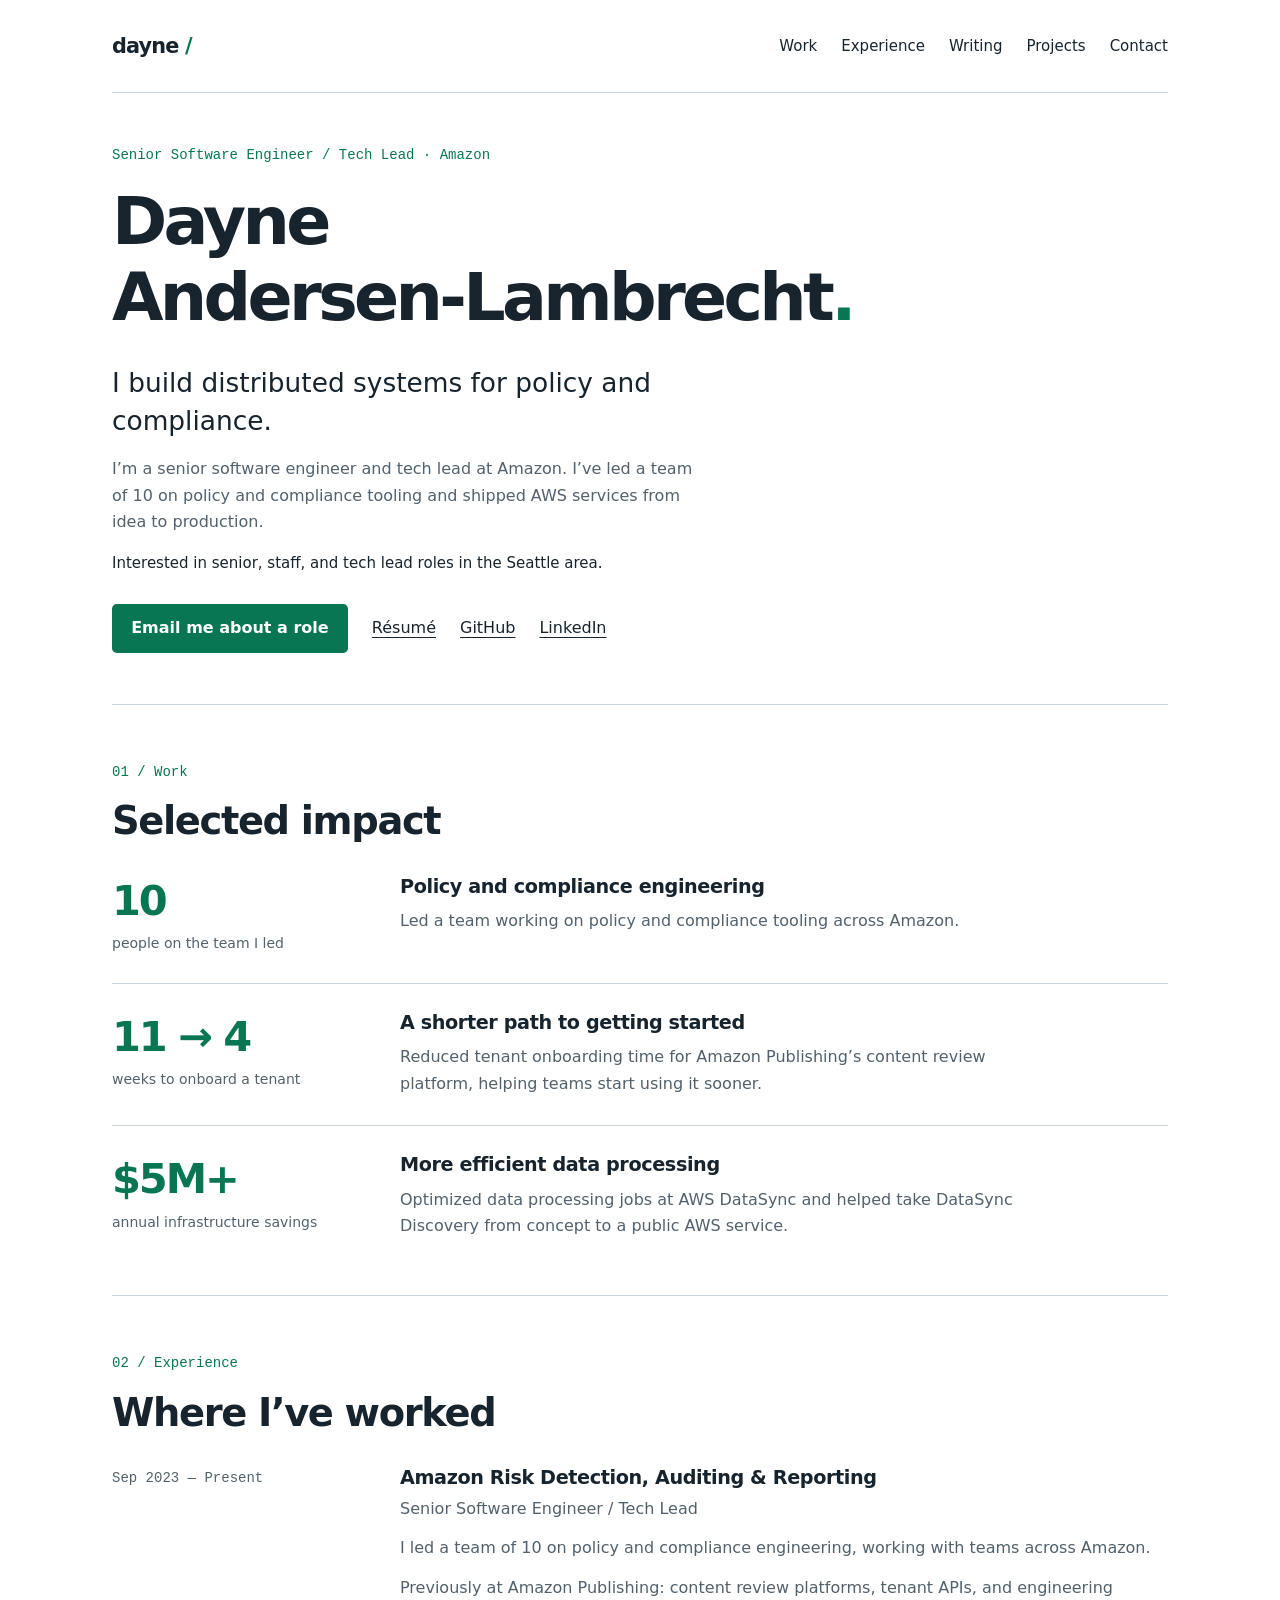
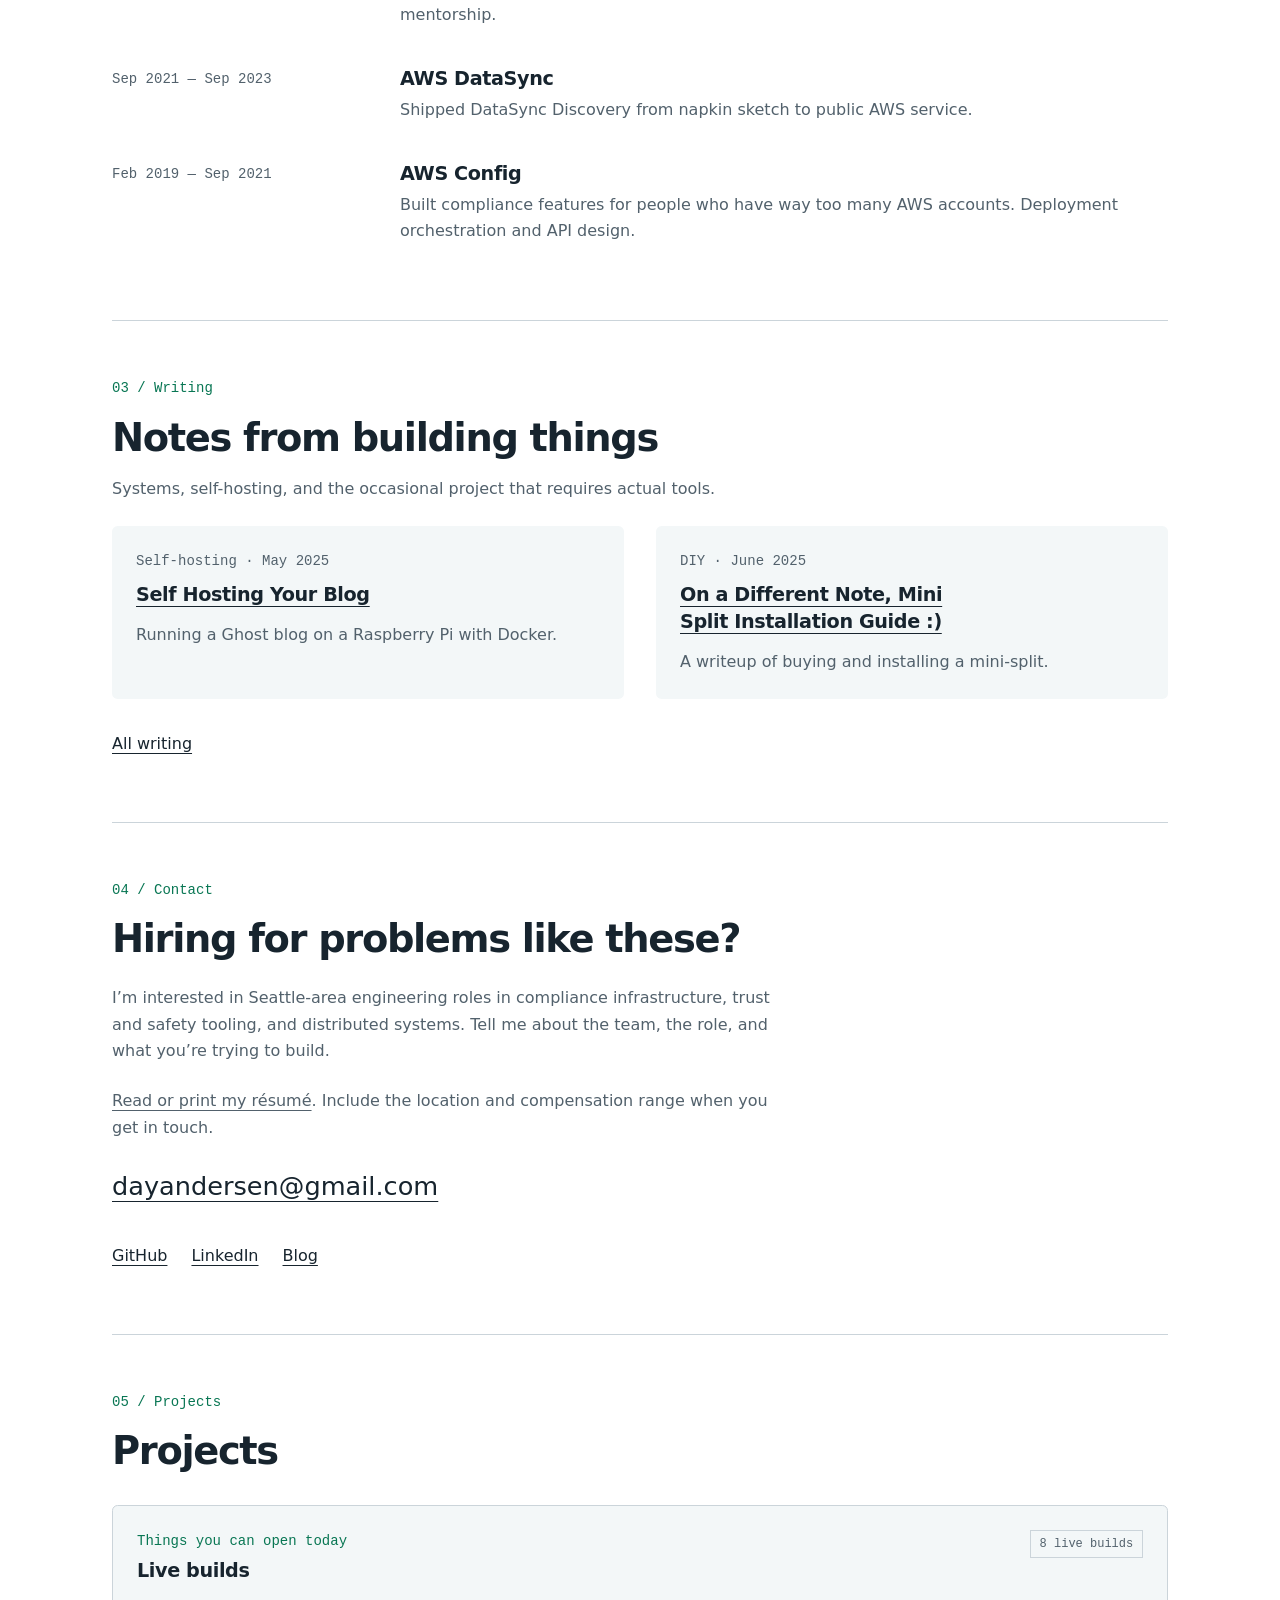
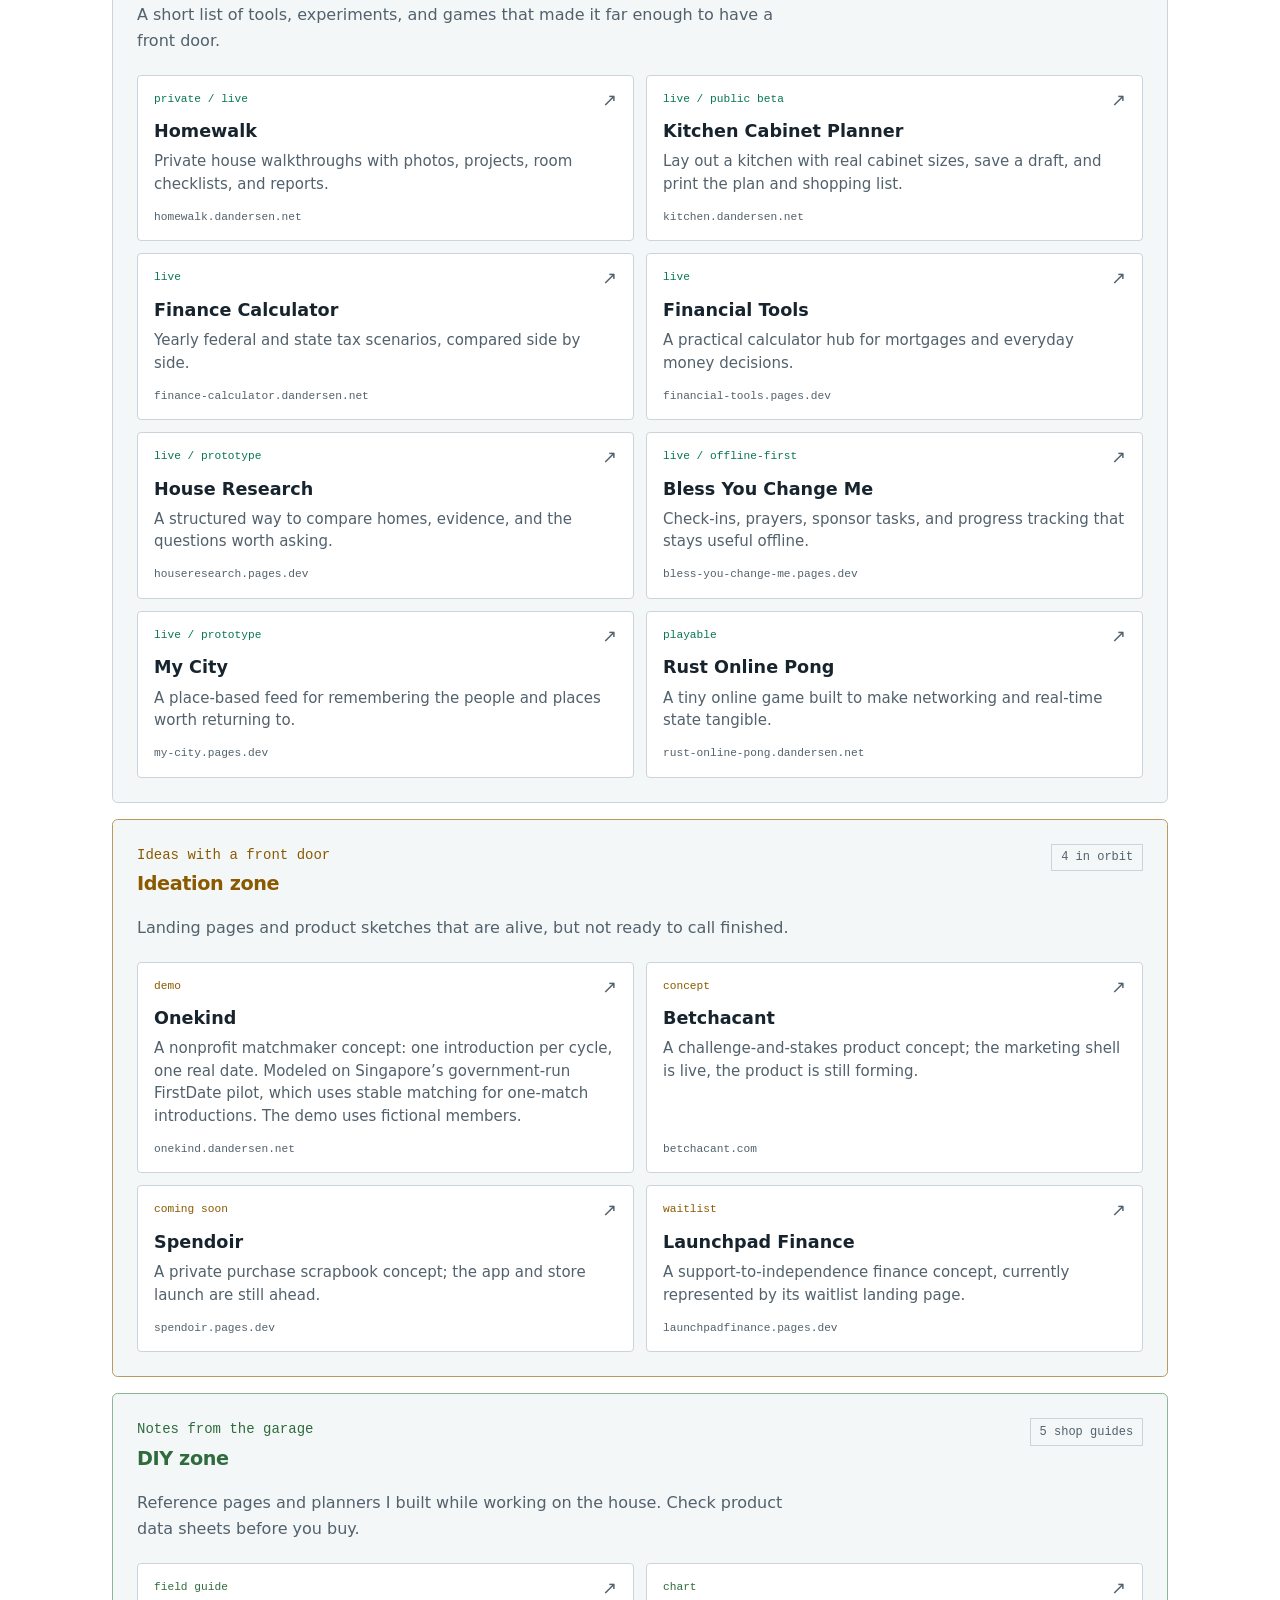
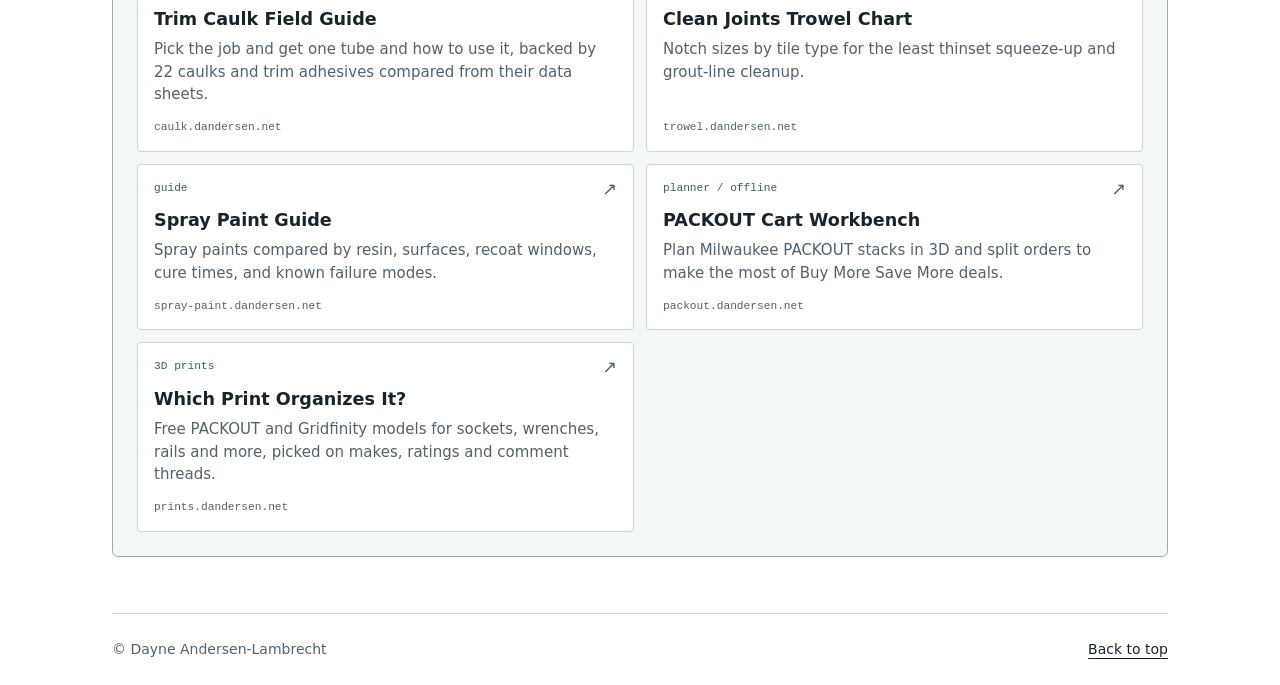
==== commit adbd6710: "Add prints guide to DIY zone Co-Authored-By: Claude Opus 5.5 <noreply@anthropic.com>" ====
--- a/index.html
+++ b/index.html
@@ -323,7 +323,7 @@
             <p class="eyebrow">Notes from the garage</p>
             <h3>DIY zone</h3>
           </div>
-          <span class="project-count">4 shop guides</span>
+          <span class="project-count">5 shop guides</span>
         </header>
         <p class="project-summary">Reference pages and planners I built while working on the house. Check product data sheets before you buy.</p>
         <div class="project-grid">
@@ -351,6 +351,12 @@
             <p>Plan Milwaukee PACKOUT stacks in 3D and split orders to make the most of Buy More Save More deals.</p>
             <span class="project-url">packout.dandersen.net</span>
           </a>
+          <a class="project-card" href="https://prints.dandersen.net/" target="_blank" rel="noopener noreferrer">
+            <div class="project-card-top"><span class="project-state">3D prints</span><span class="project-arrow" aria-hidden="true">↗</span></div>
+            <h4>Which Print Organizes It?</h4>
+            <p>Free PACKOUT and Gridfinity models for sockets, wrenches, rails and more, picked on makes, ratings and comment threads.</p>
+            <span class="project-url">prints.dandersen.net</span>
+          </a>
         </div>
       </div>
     </section>
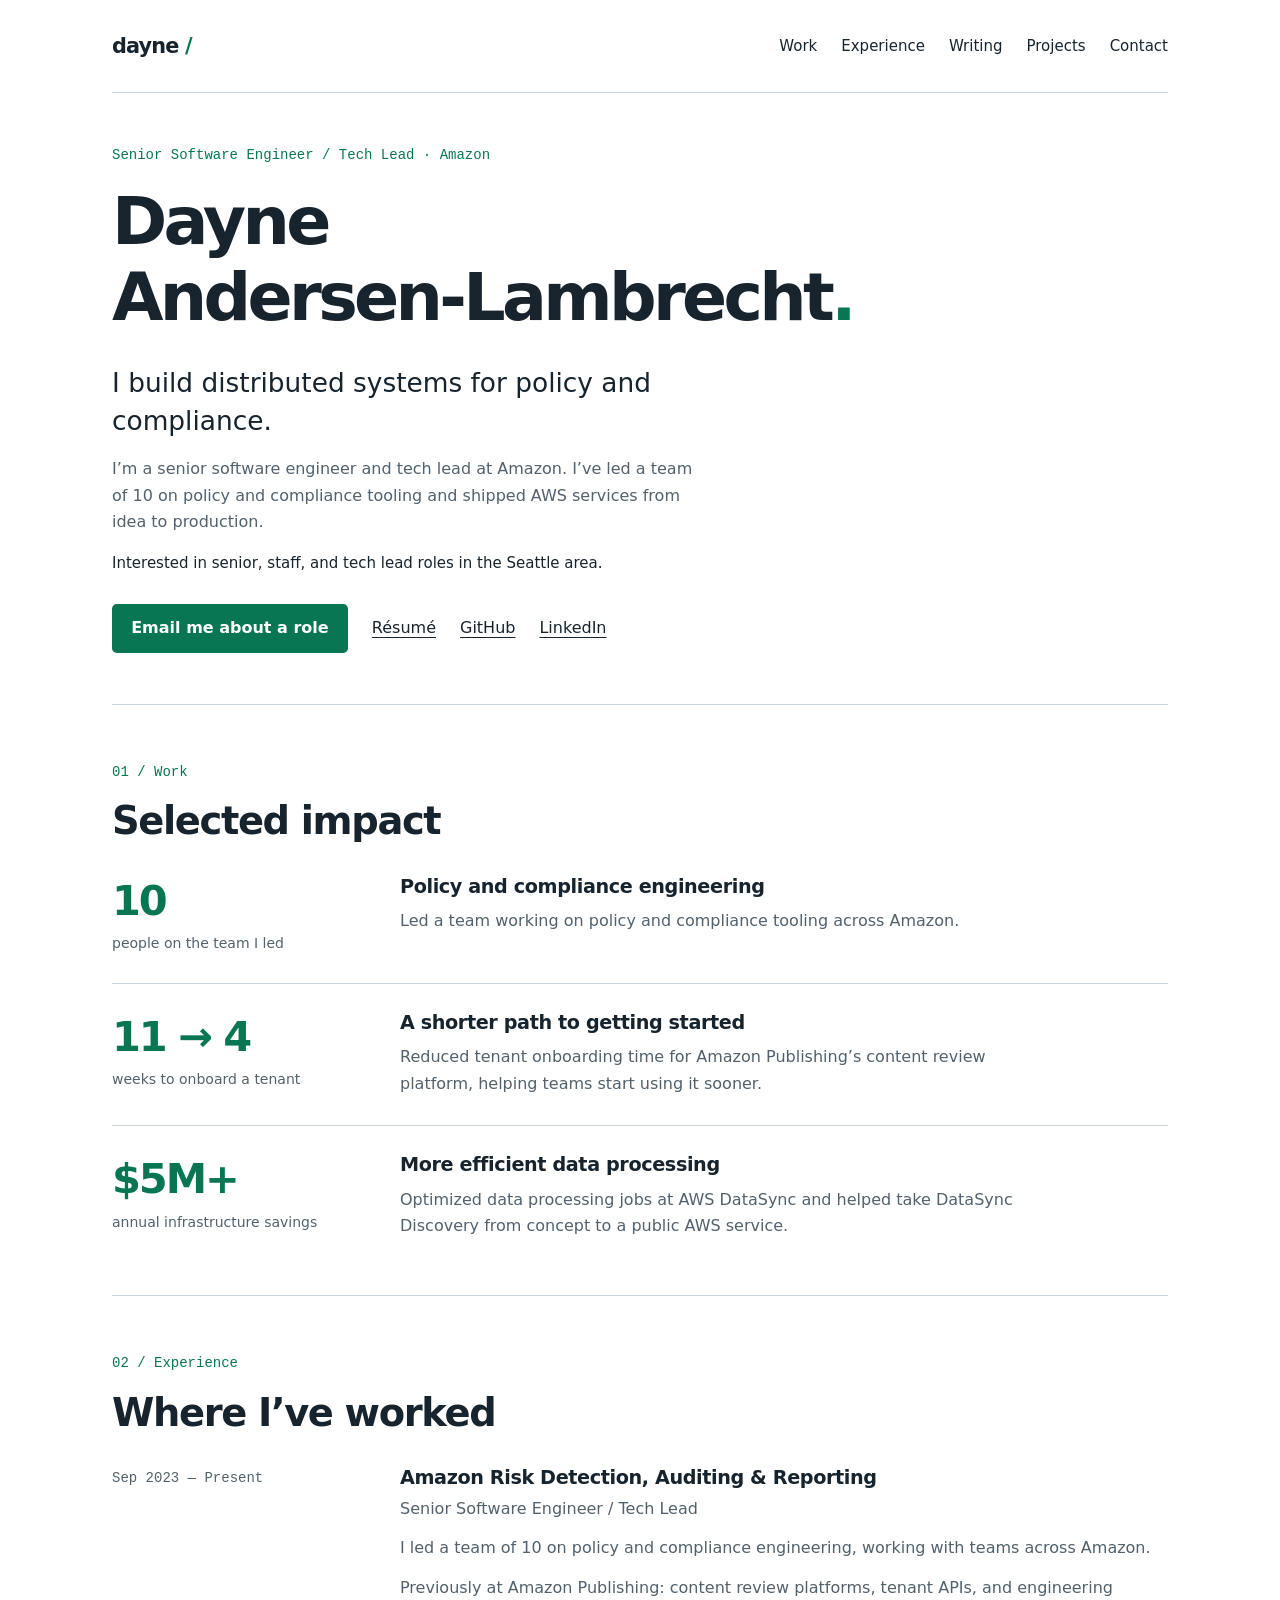
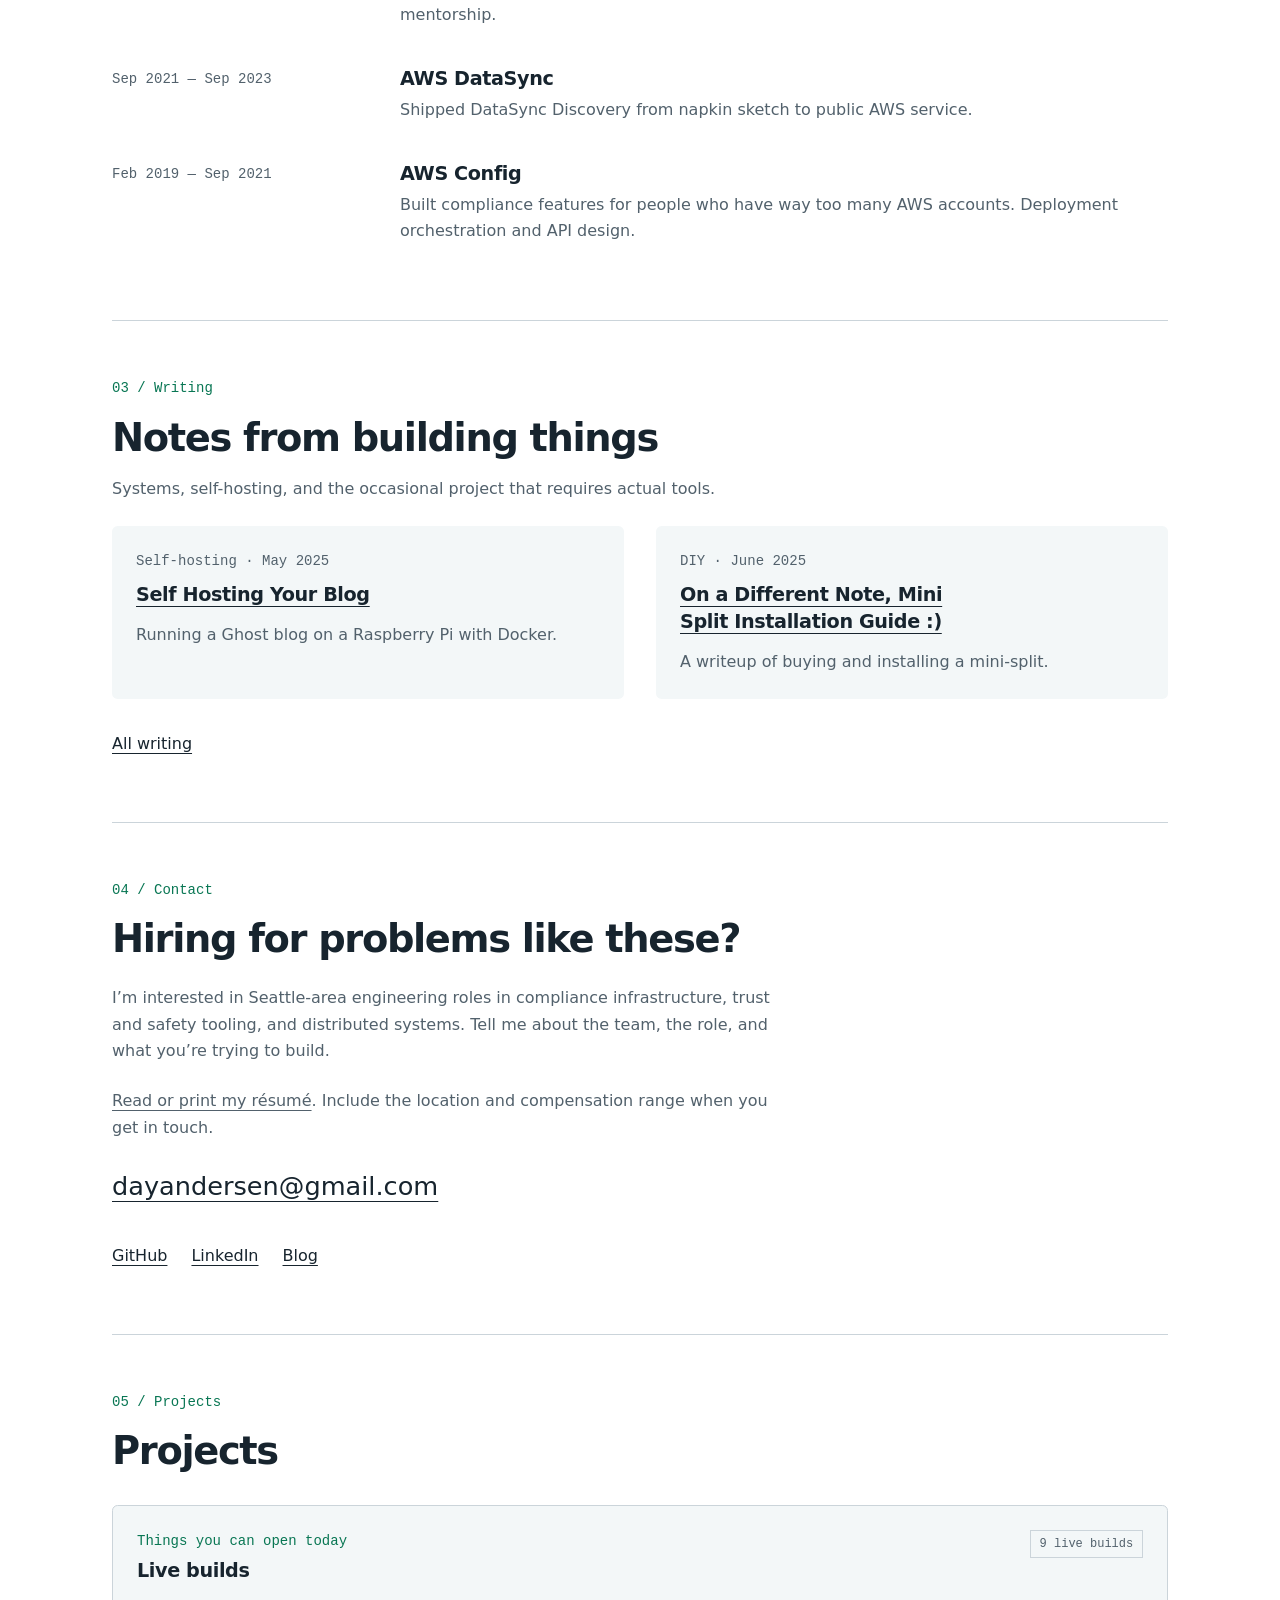
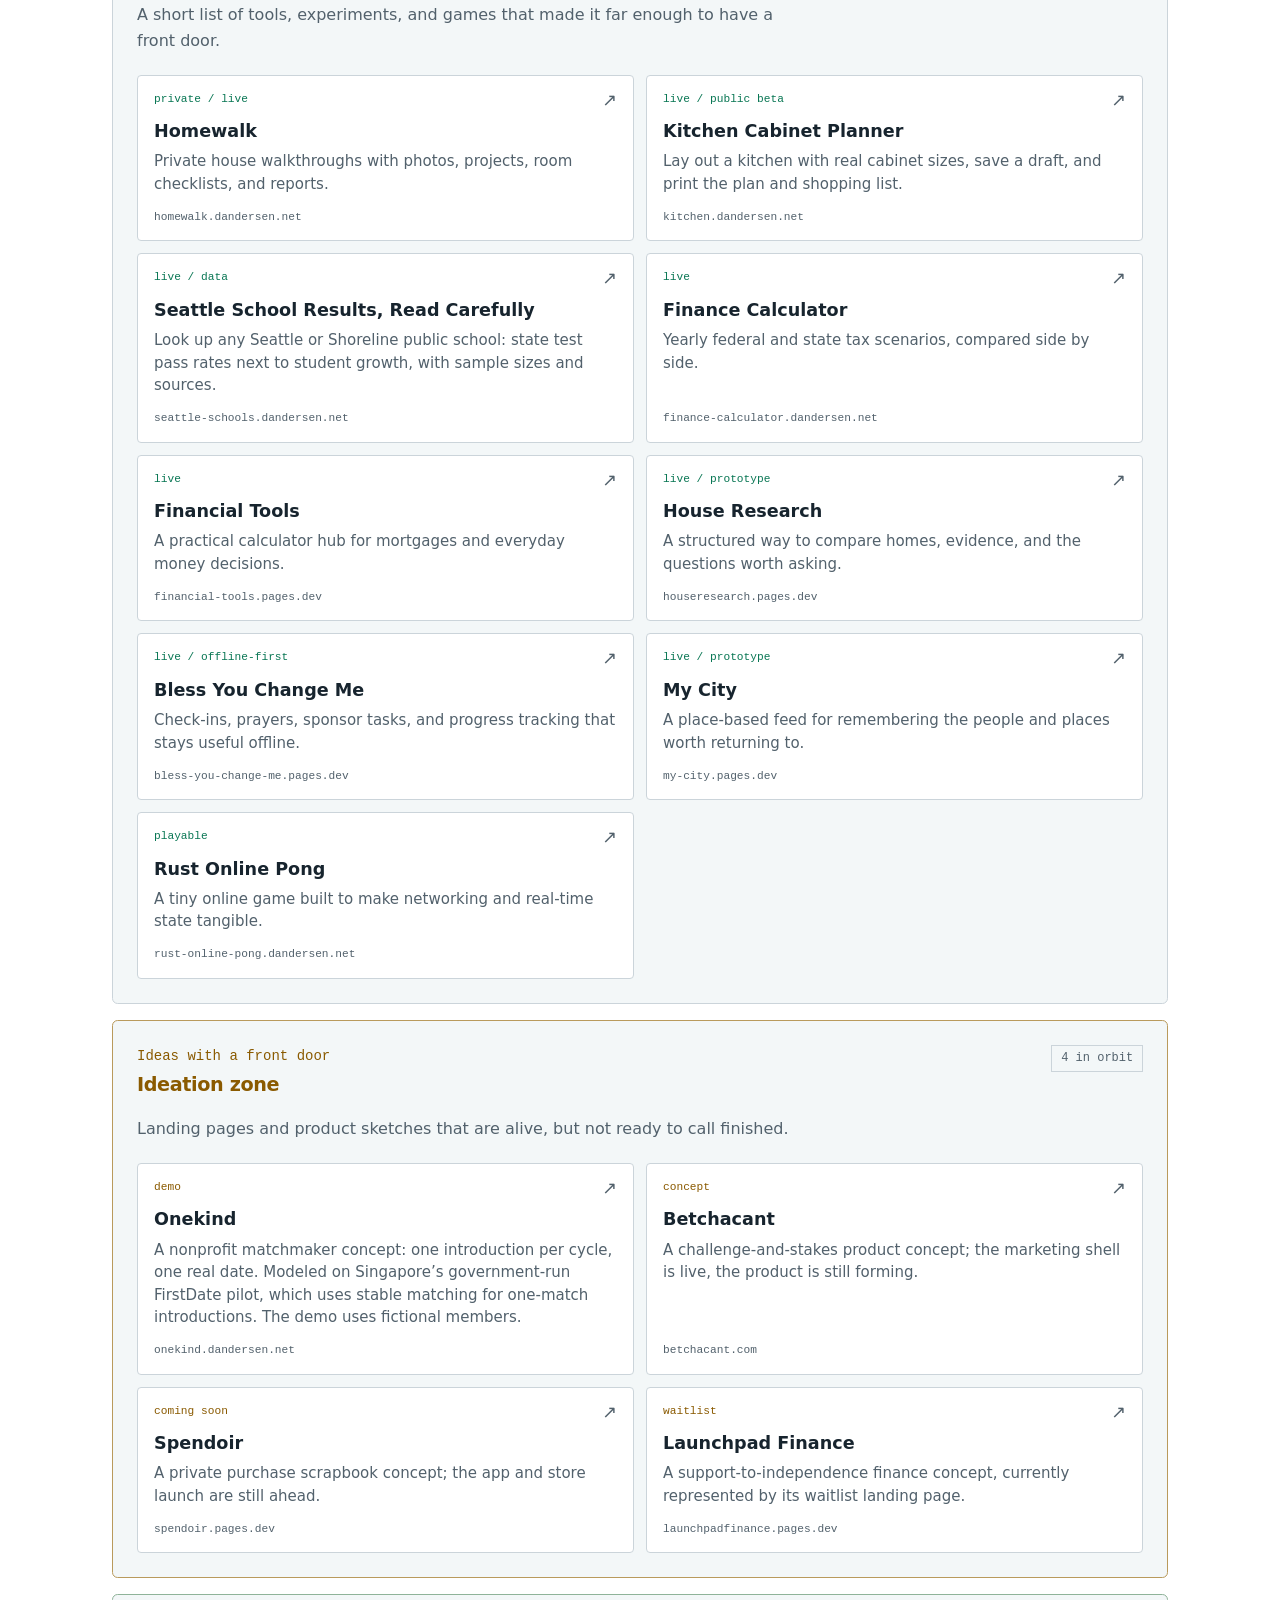
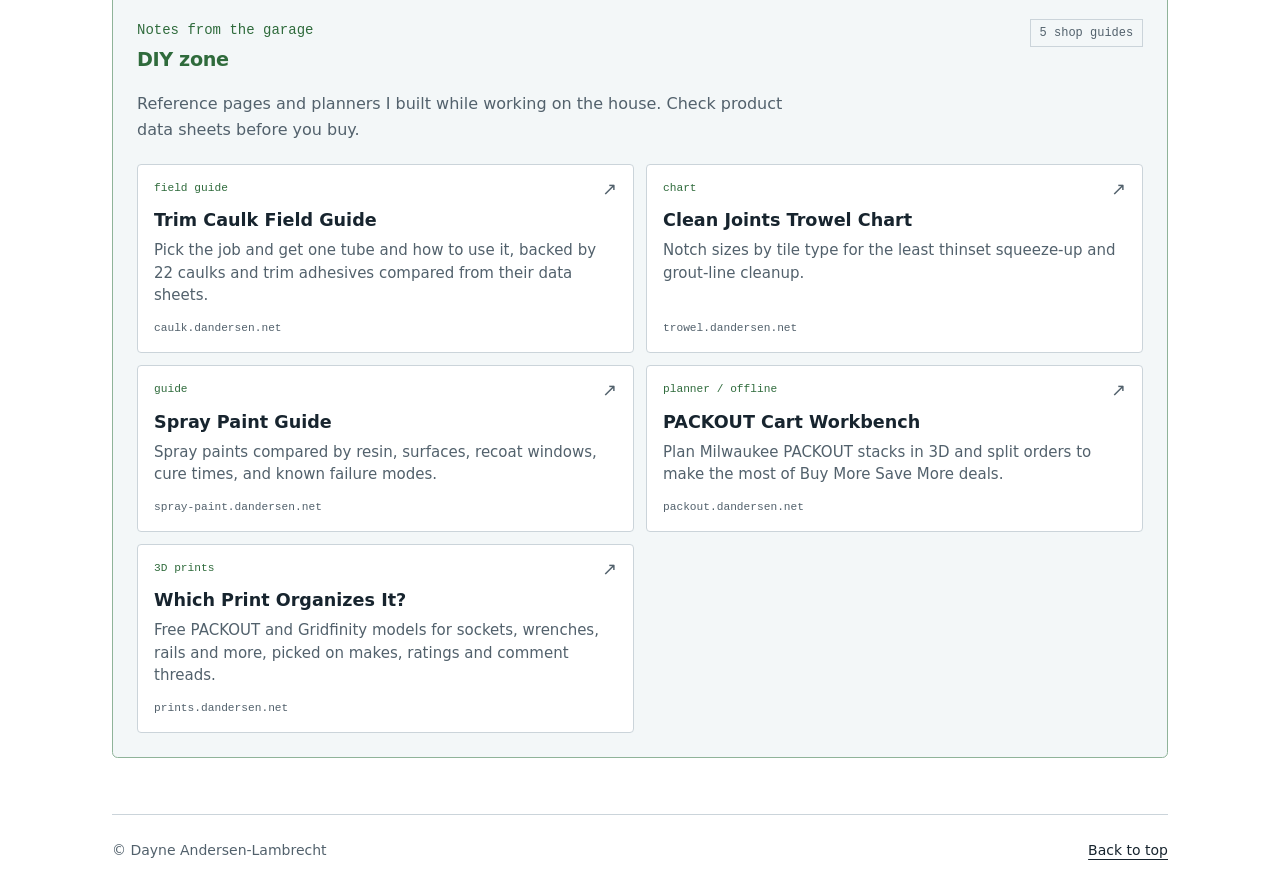
==== commit 780b7258: "Add Seattle schools to live builds Co-Authored-By: Claude Opus 5.5 <noreply@anthropic.com>" ====
--- a/index.html
+++ b/index.html
@@ -225,7 +225,7 @@
             <p class="eyebrow">Things you can open today</p>
             <h3>Live builds</h3>
           </div>
-          <span class="project-count">8 live builds</span>
+          <span class="project-count">9 live builds</span>
         </header>
         <p class="project-summary">A short list of tools, experiments, and games that made it far enough to have a front door.</p>
         <div class="project-grid">
@@ -240,6 +240,12 @@
             <h4>Kitchen Cabinet Planner</h4>
             <p>Lay out a kitchen with real cabinet sizes, save a draft, and print the plan and shopping list.</p>
             <span class="project-url">kitchen.dandersen.net</span>
+          </a>
+          <a class="project-card" href="https://seattle-schools.dandersen.net/" target="_blank" rel="noopener noreferrer">
+            <div class="project-card-top"><span class="project-state">live / data</span><span class="project-arrow" aria-hidden="true">↗</span></div>
+            <h4>Seattle School Results, Read Carefully</h4>
+            <p>Look up any Seattle or Shoreline public school: state test pass rates next to student growth, with sample sizes and sources.</p>
+            <span class="project-url">seattle-schools.dandersen.net</span>
           </a>
           <a class="project-card" href="https://finance-calculator.dandersen.net/" target="_blank" rel="noopener noreferrer">
             <div class="project-card-top"><span class="project-state">live</span><span class="project-arrow" aria-hidden="true">↗</span></div>
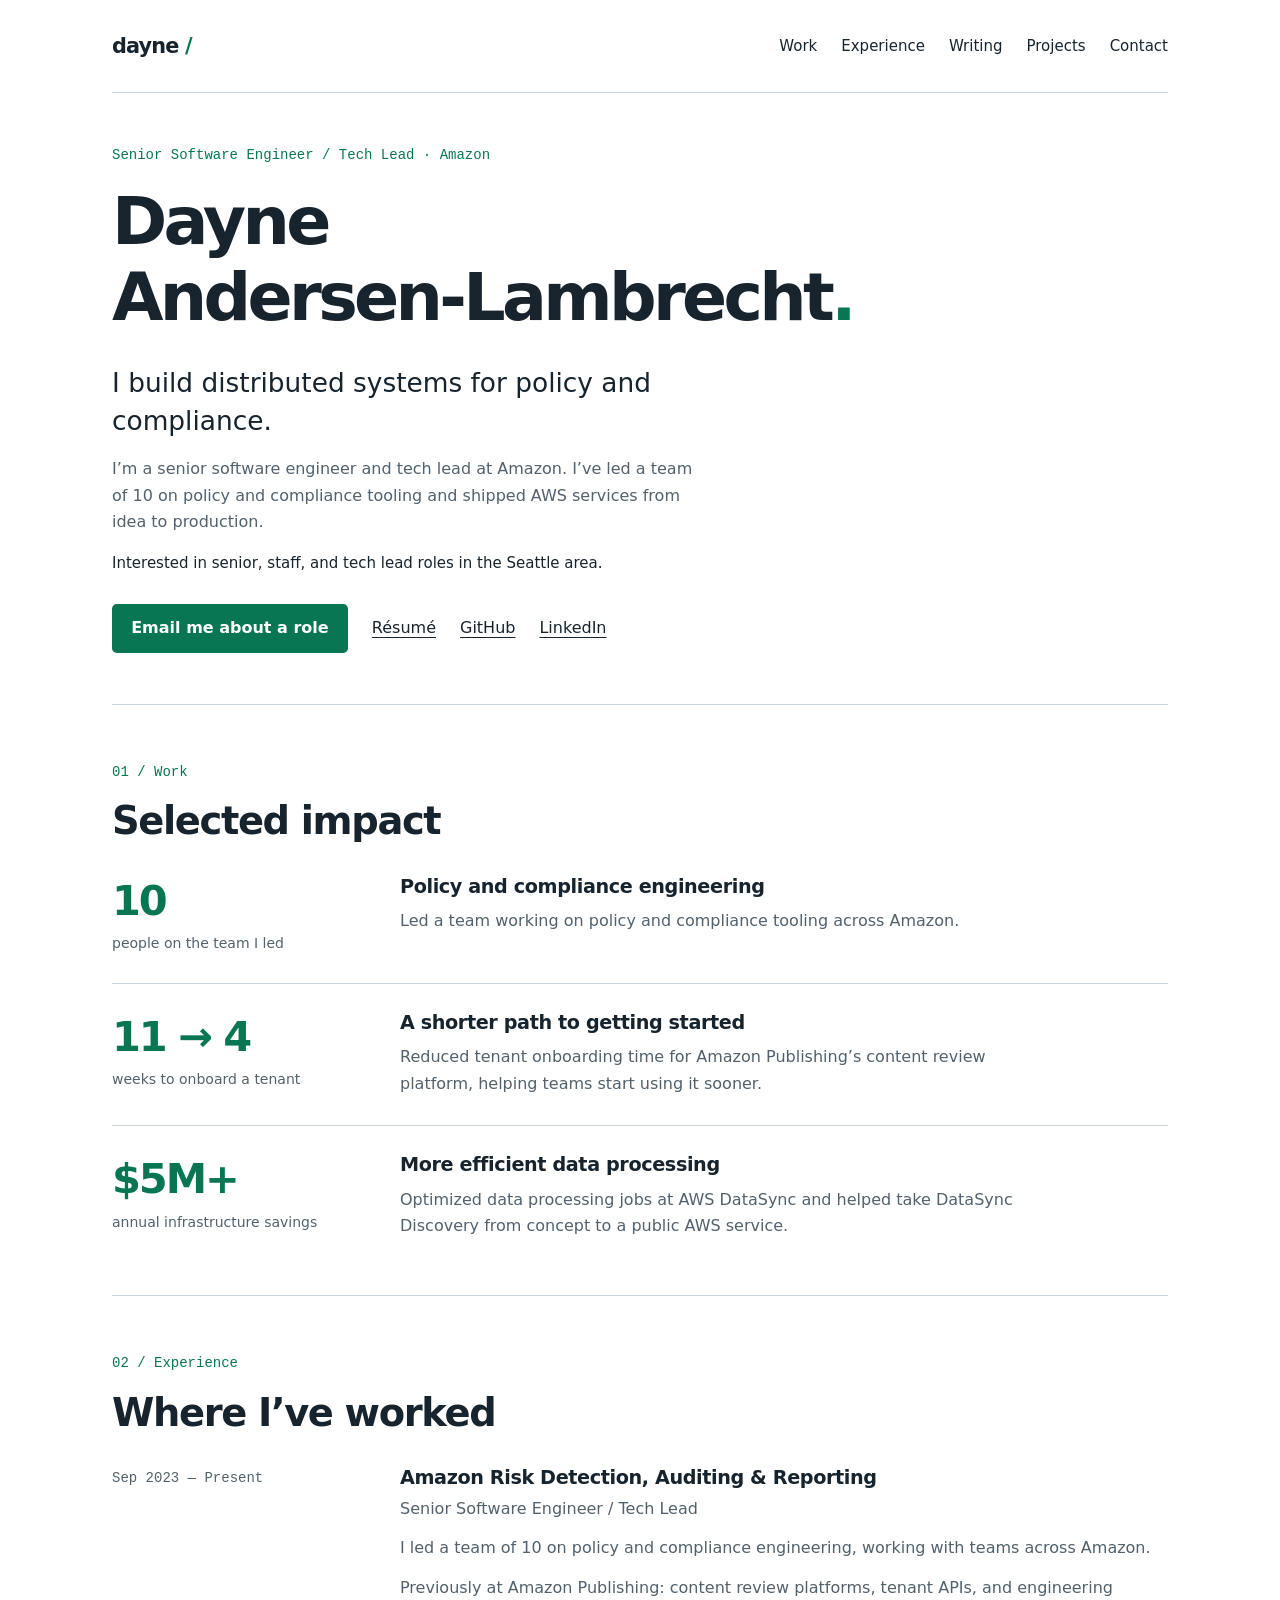
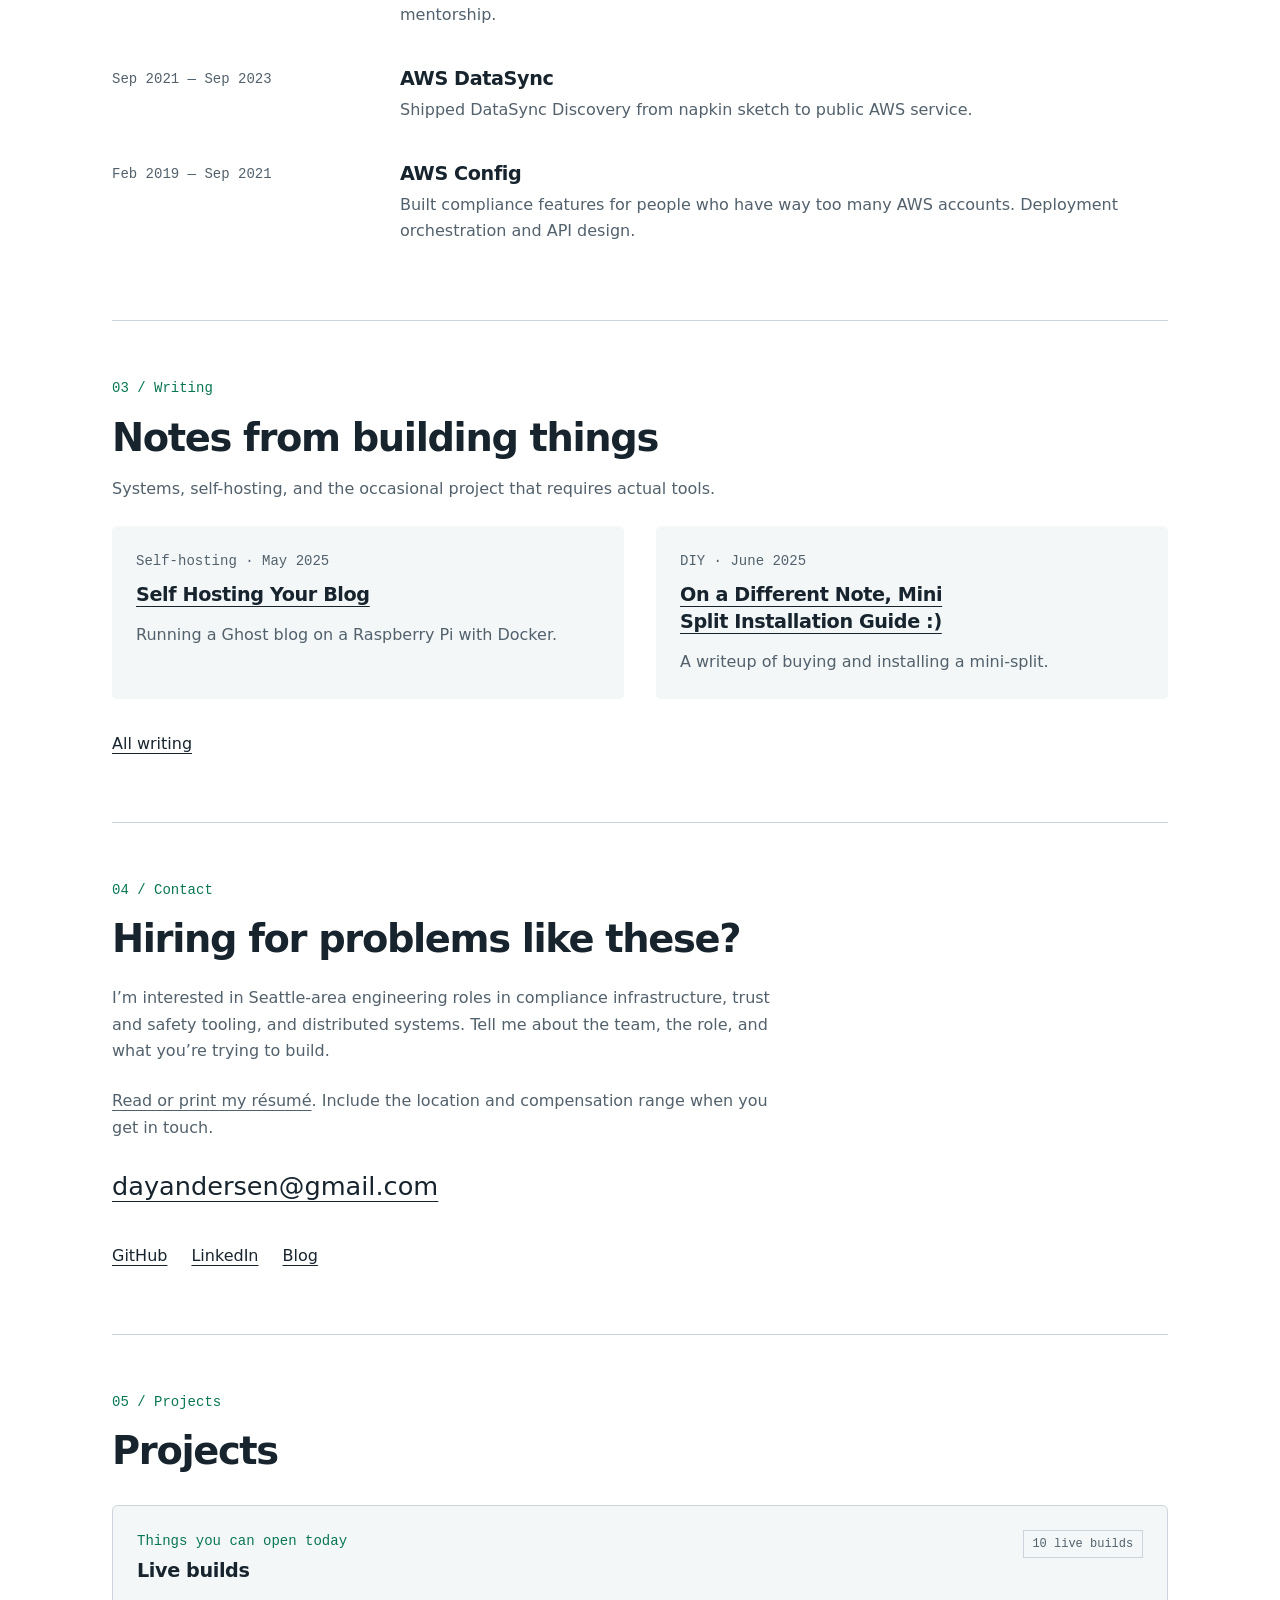
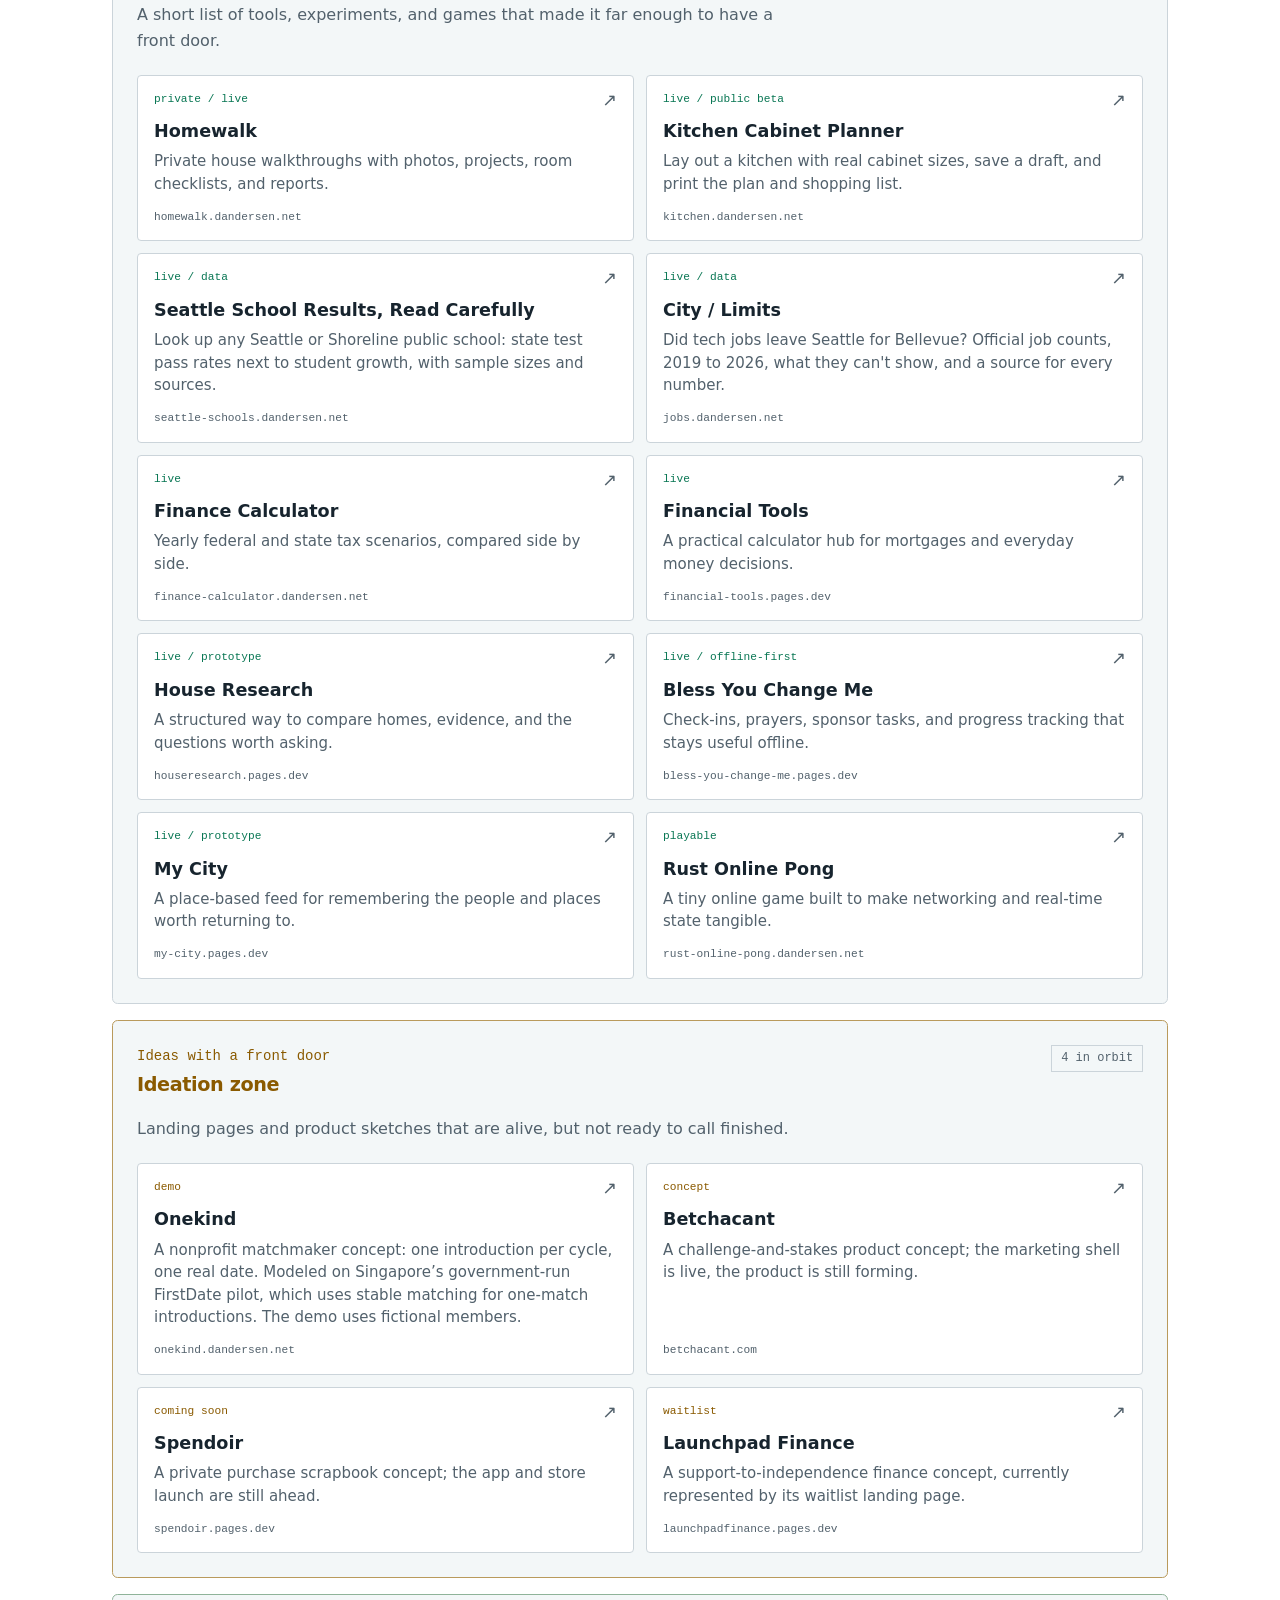
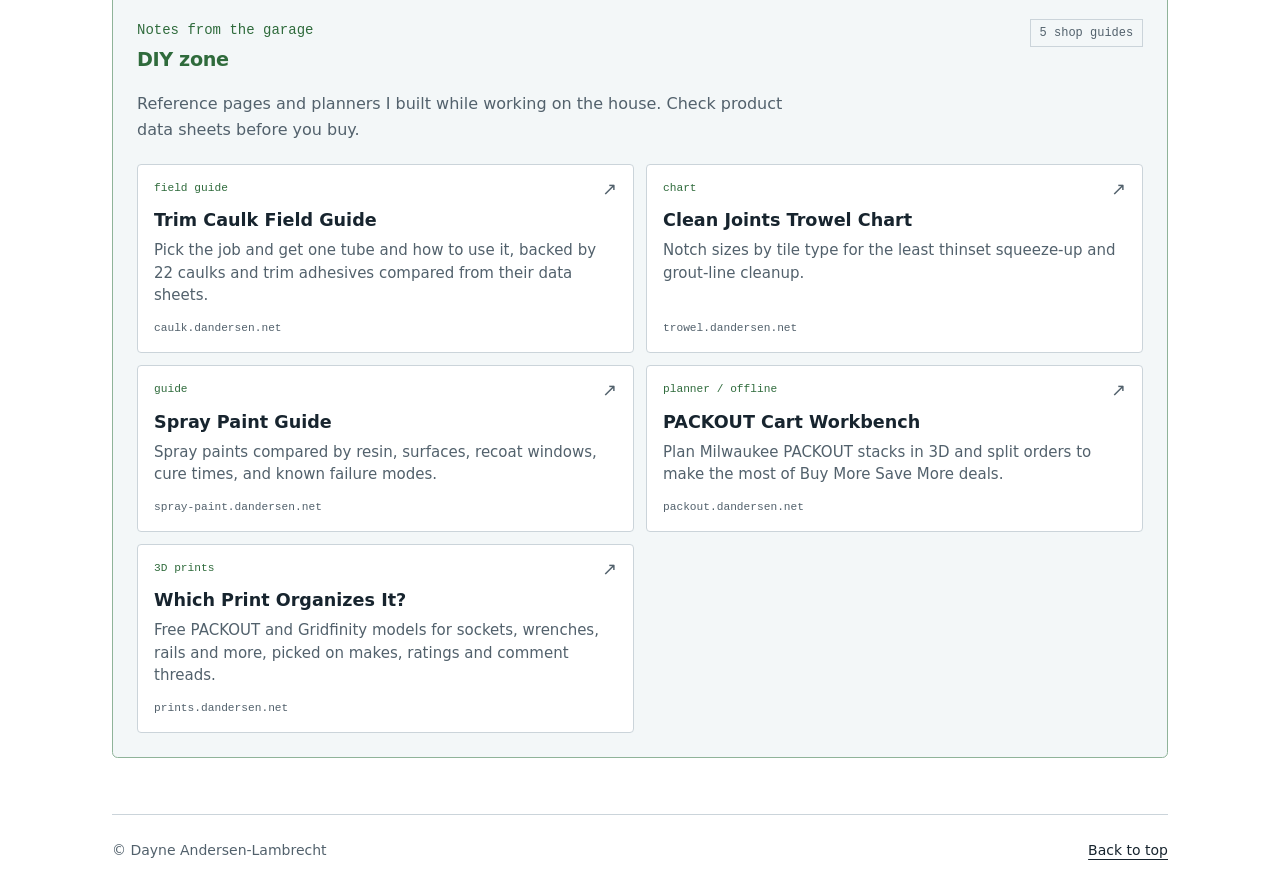
==== commit 78e41b1b: "Add City / Limits jobs site to live builds Co-Authored-By: Claude Opus 5.5 <noreply@anthropic.com>" ====
--- a/index.html
+++ b/index.html
@@ -225,7 +225,7 @@
             <p class="eyebrow">Things you can open today</p>
             <h3>Live builds</h3>
           </div>
-          <span class="project-count">9 live builds</span>
+          <span class="project-count">10 live builds</span>
         </header>
         <p class="project-summary">A short list of tools, experiments, and games that made it far enough to have a front door.</p>
         <div class="project-grid">
@@ -246,6 +246,12 @@
             <h4>Seattle School Results, Read Carefully</h4>
             <p>Look up any Seattle or Shoreline public school: state test pass rates next to student growth, with sample sizes and sources.</p>
             <span class="project-url">seattle-schools.dandersen.net</span>
+          </a>
+          <a class="project-card" href="https://jobs.dandersen.net/" target="_blank" rel="noopener noreferrer">
+            <div class="project-card-top"><span class="project-state">live / data</span><span class="project-arrow" aria-hidden="true">↗</span></div>
+            <h4>City / Limits</h4>
+            <p>Did tech jobs leave Seattle for Bellevue? Official job counts, 2019 to 2026, what they can't show, and a source for every number.</p>
+            <span class="project-url">jobs.dandersen.net</span>
           </a>
           <a class="project-card" href="https://finance-calculator.dandersen.net/" target="_blank" rel="noopener noreferrer">
             <div class="project-card-top"><span class="project-state">live</span><span class="project-arrow" aria-hidden="true">↗</span></div>
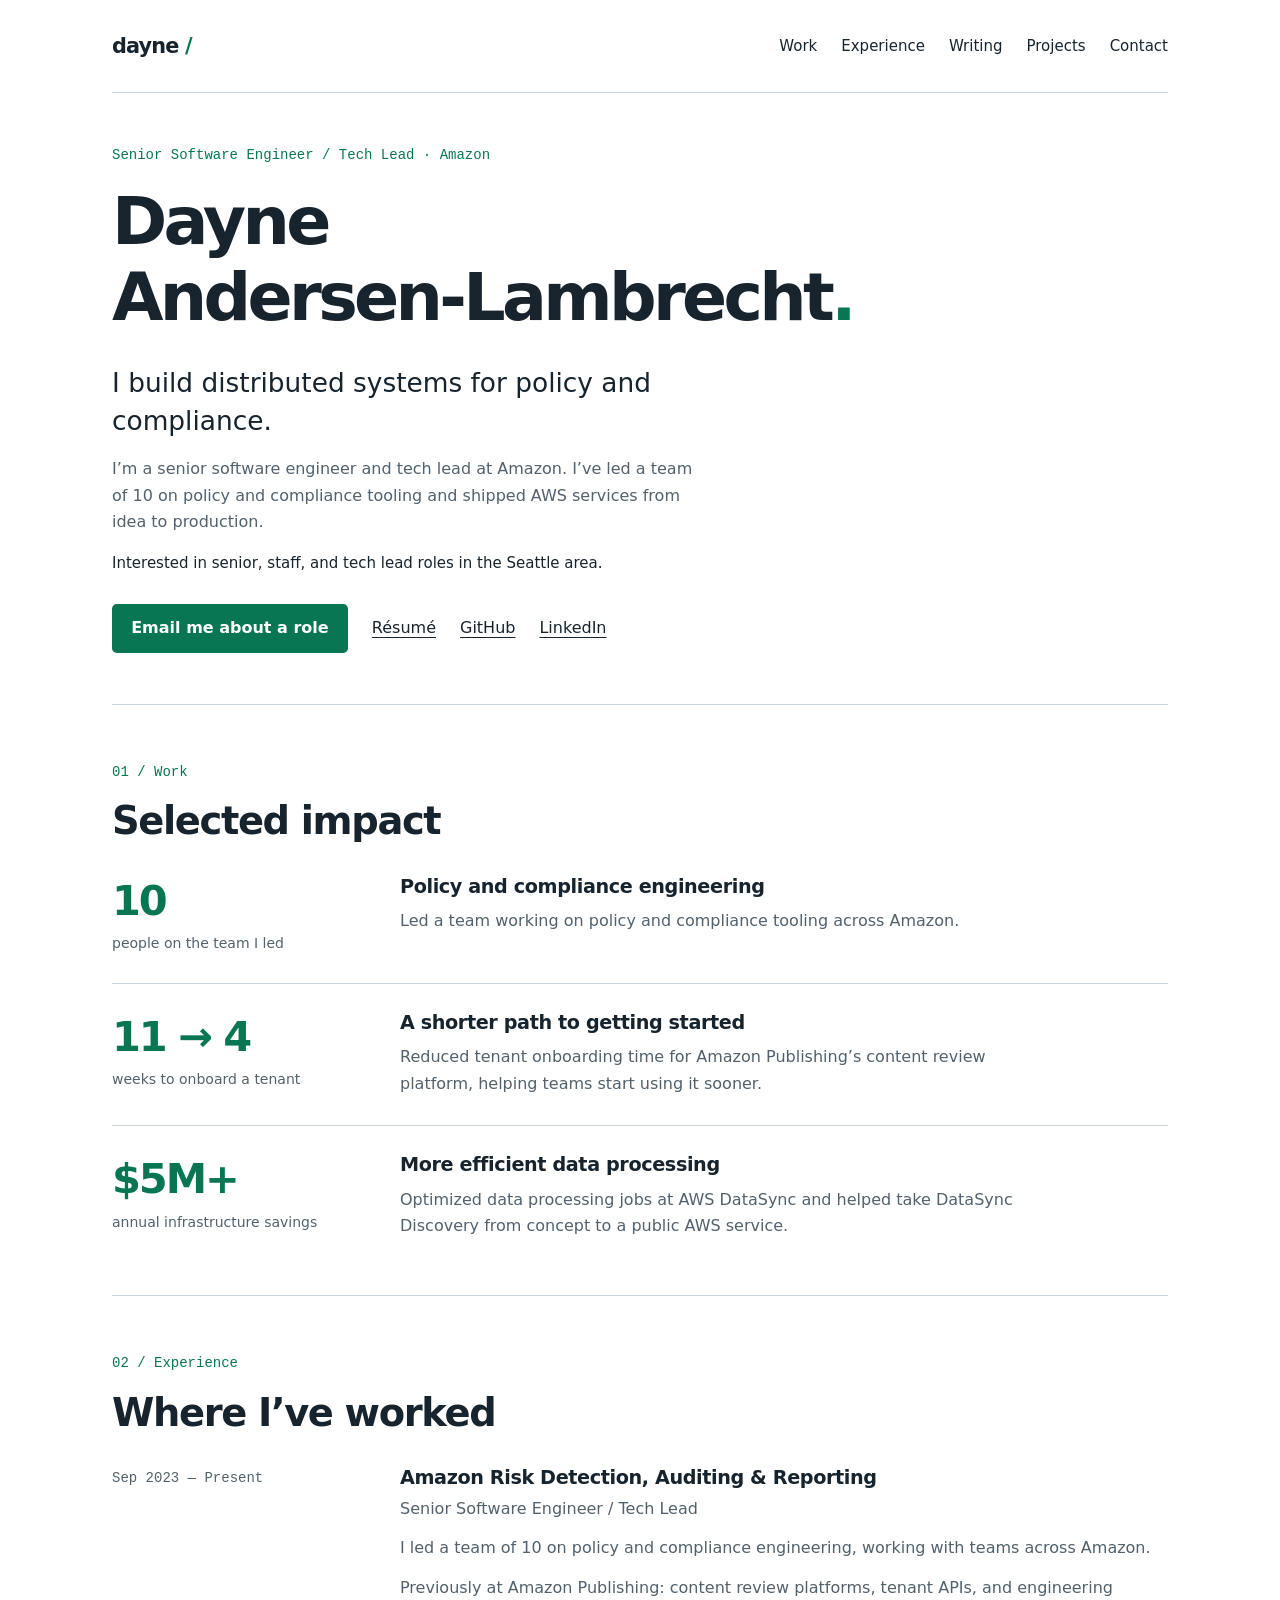
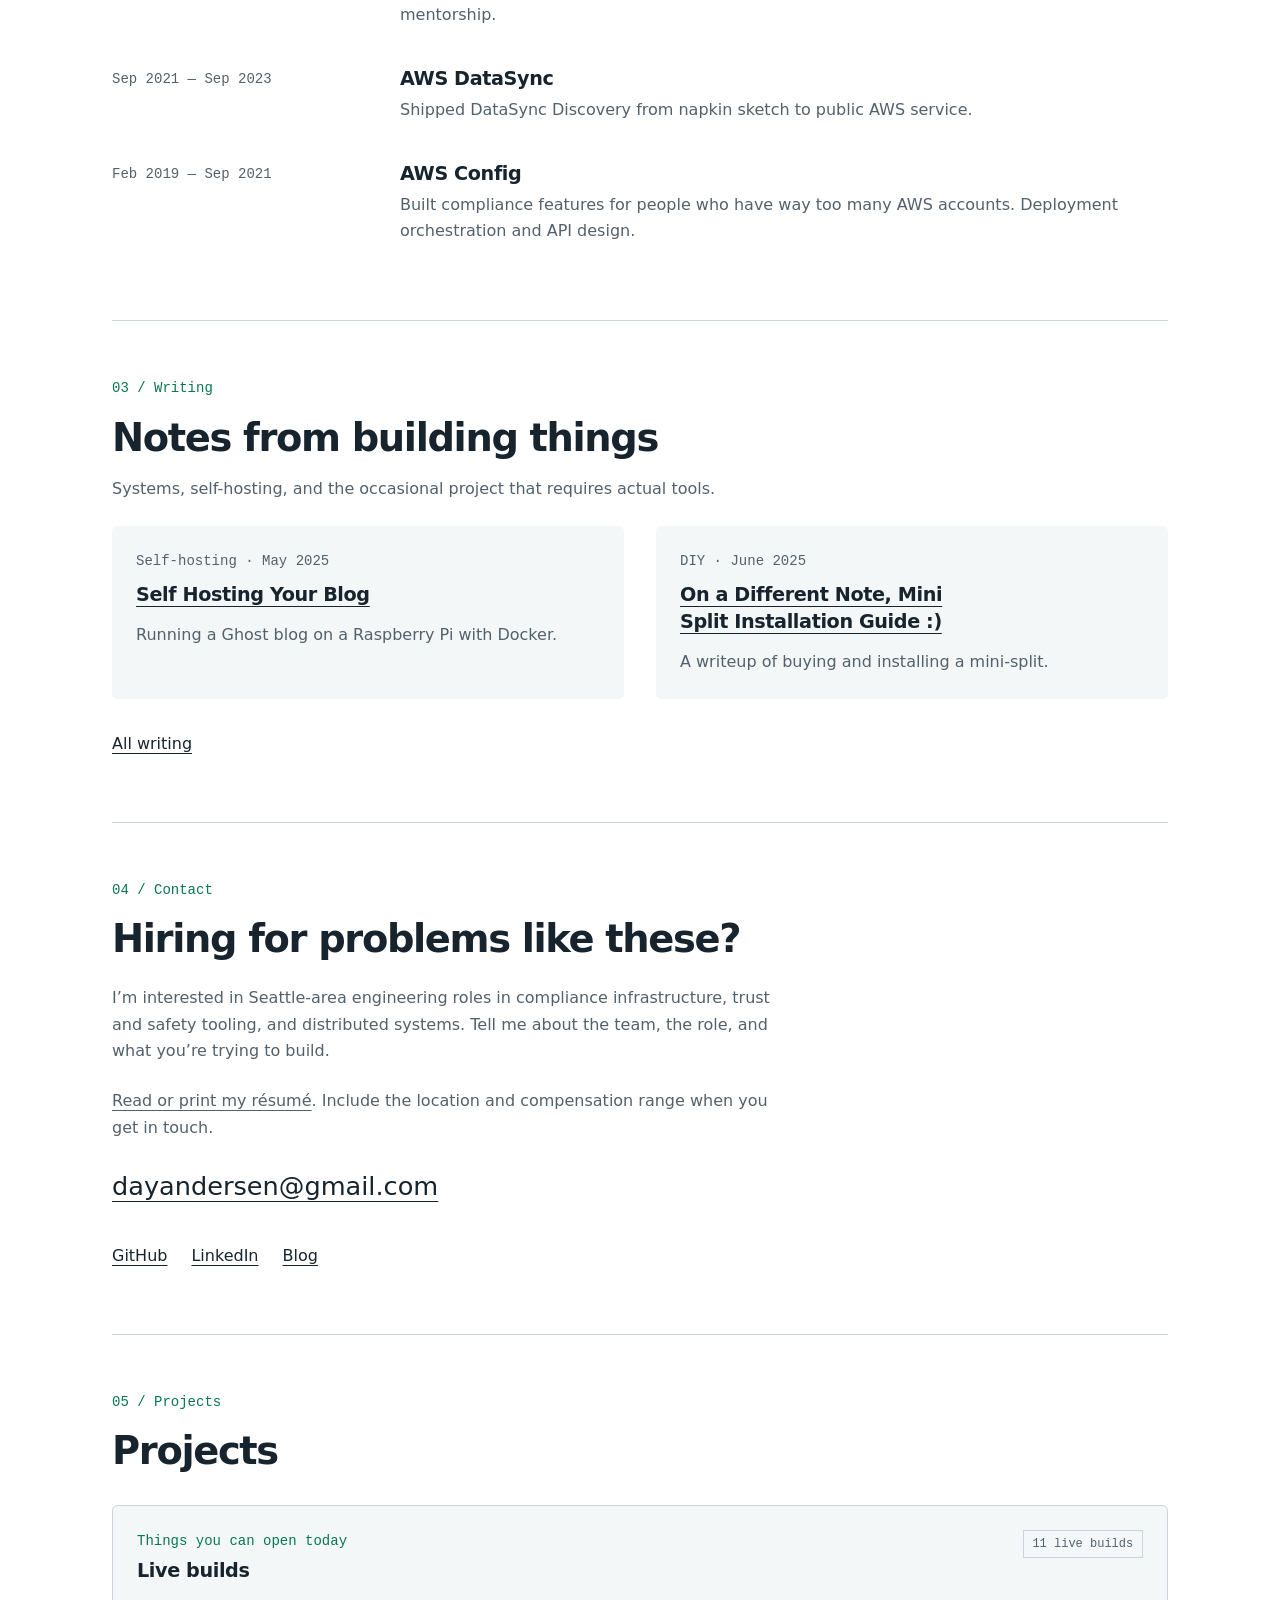
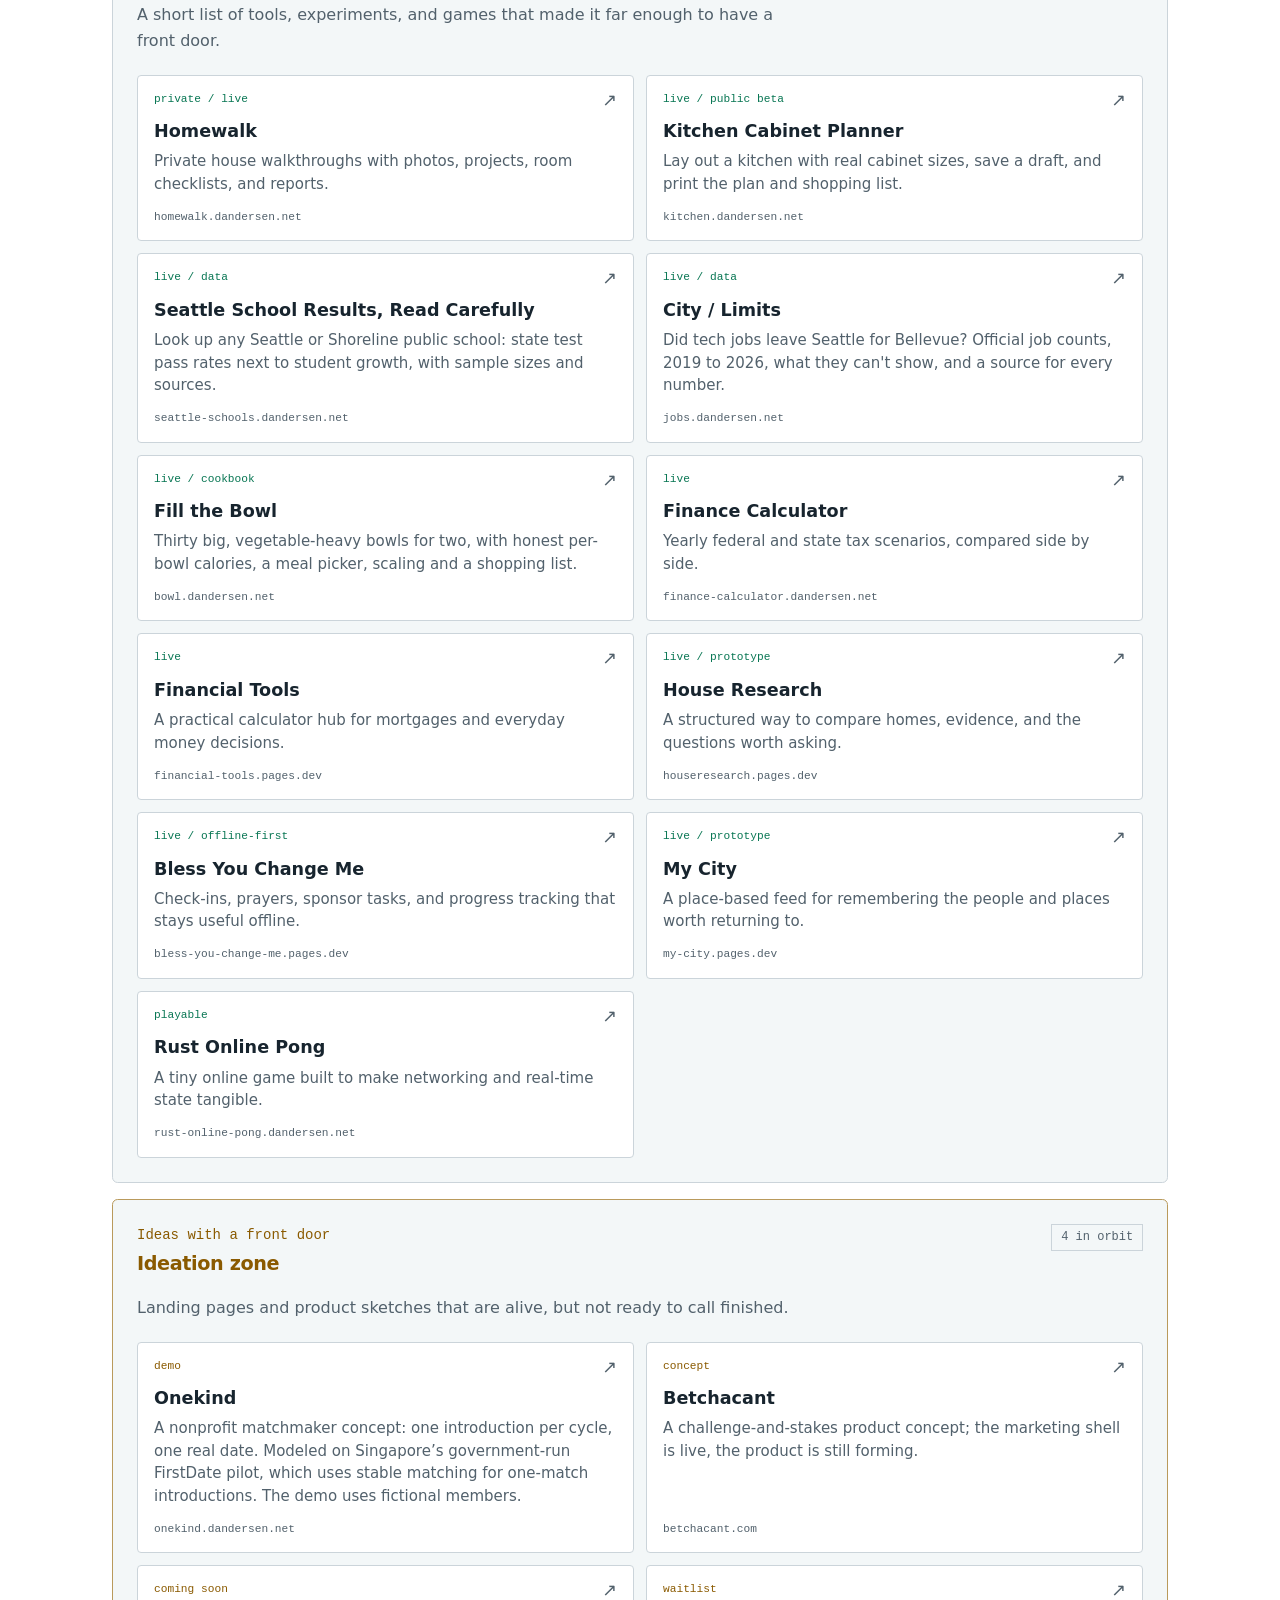
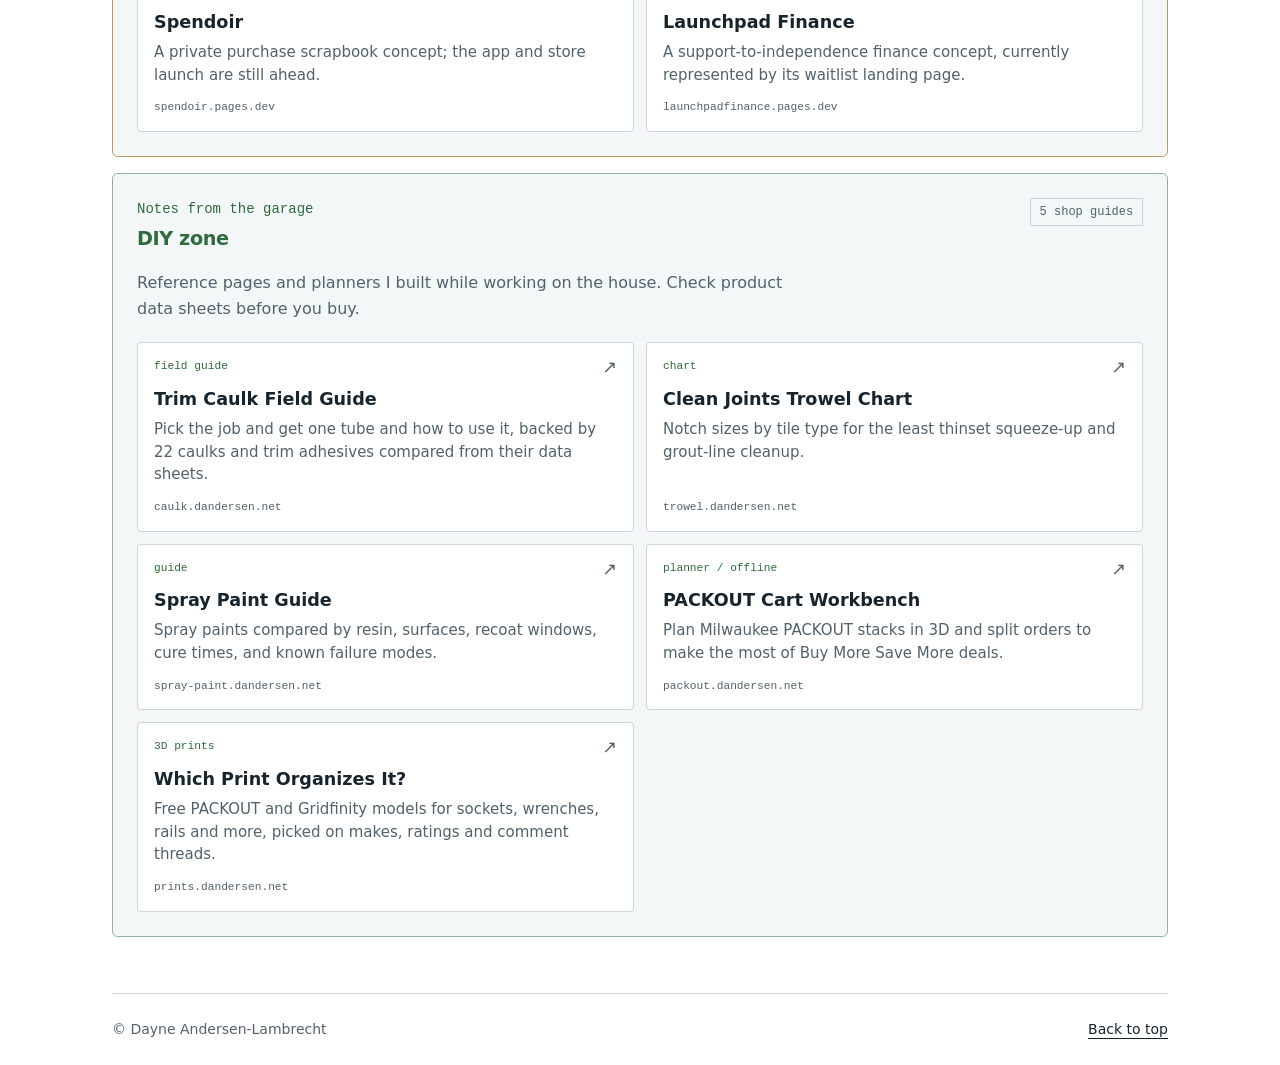
==== commit 48f9f5ba: "Add Fill the Bowl cookbook to live builds Co-Authored-By: Claude Opus 5.5 <noreply@anthropic.com>" ====
--- a/index.html
+++ b/index.html
@@ -225,7 +225,7 @@
             <p class="eyebrow">Things you can open today</p>
             <h3>Live builds</h3>
           </div>
-          <span class="project-count">10 live builds</span>
+          <span class="project-count">11 live builds</span>
         </header>
         <p class="project-summary">A short list of tools, experiments, and games that made it far enough to have a front door.</p>
         <div class="project-grid">
@@ -252,6 +252,12 @@
             <h4>City / Limits</h4>
             <p>Did tech jobs leave Seattle for Bellevue? Official job counts, 2019 to 2026, what they can't show, and a source for every number.</p>
             <span class="project-url">jobs.dandersen.net</span>
+          </a>
+          <a class="project-card" href="https://bowl.dandersen.net/" target="_blank" rel="noopener noreferrer">
+            <div class="project-card-top"><span class="project-state">live / cookbook</span><span class="project-arrow" aria-hidden="true">↗</span></div>
+            <h4>Fill the Bowl</h4>
+            <p>Thirty big, vegetable-heavy bowls for two, with honest per-bowl calories, a meal picker, scaling and a shopping list.</p>
+            <span class="project-url">bowl.dandersen.net</span>
           </a>
           <a class="project-card" href="https://finance-calculator.dandersen.net/" target="_blank" rel="noopener noreferrer">
             <div class="project-card-top"><span class="project-state">live</span><span class="project-arrow" aria-hidden="true">↗</span></div>
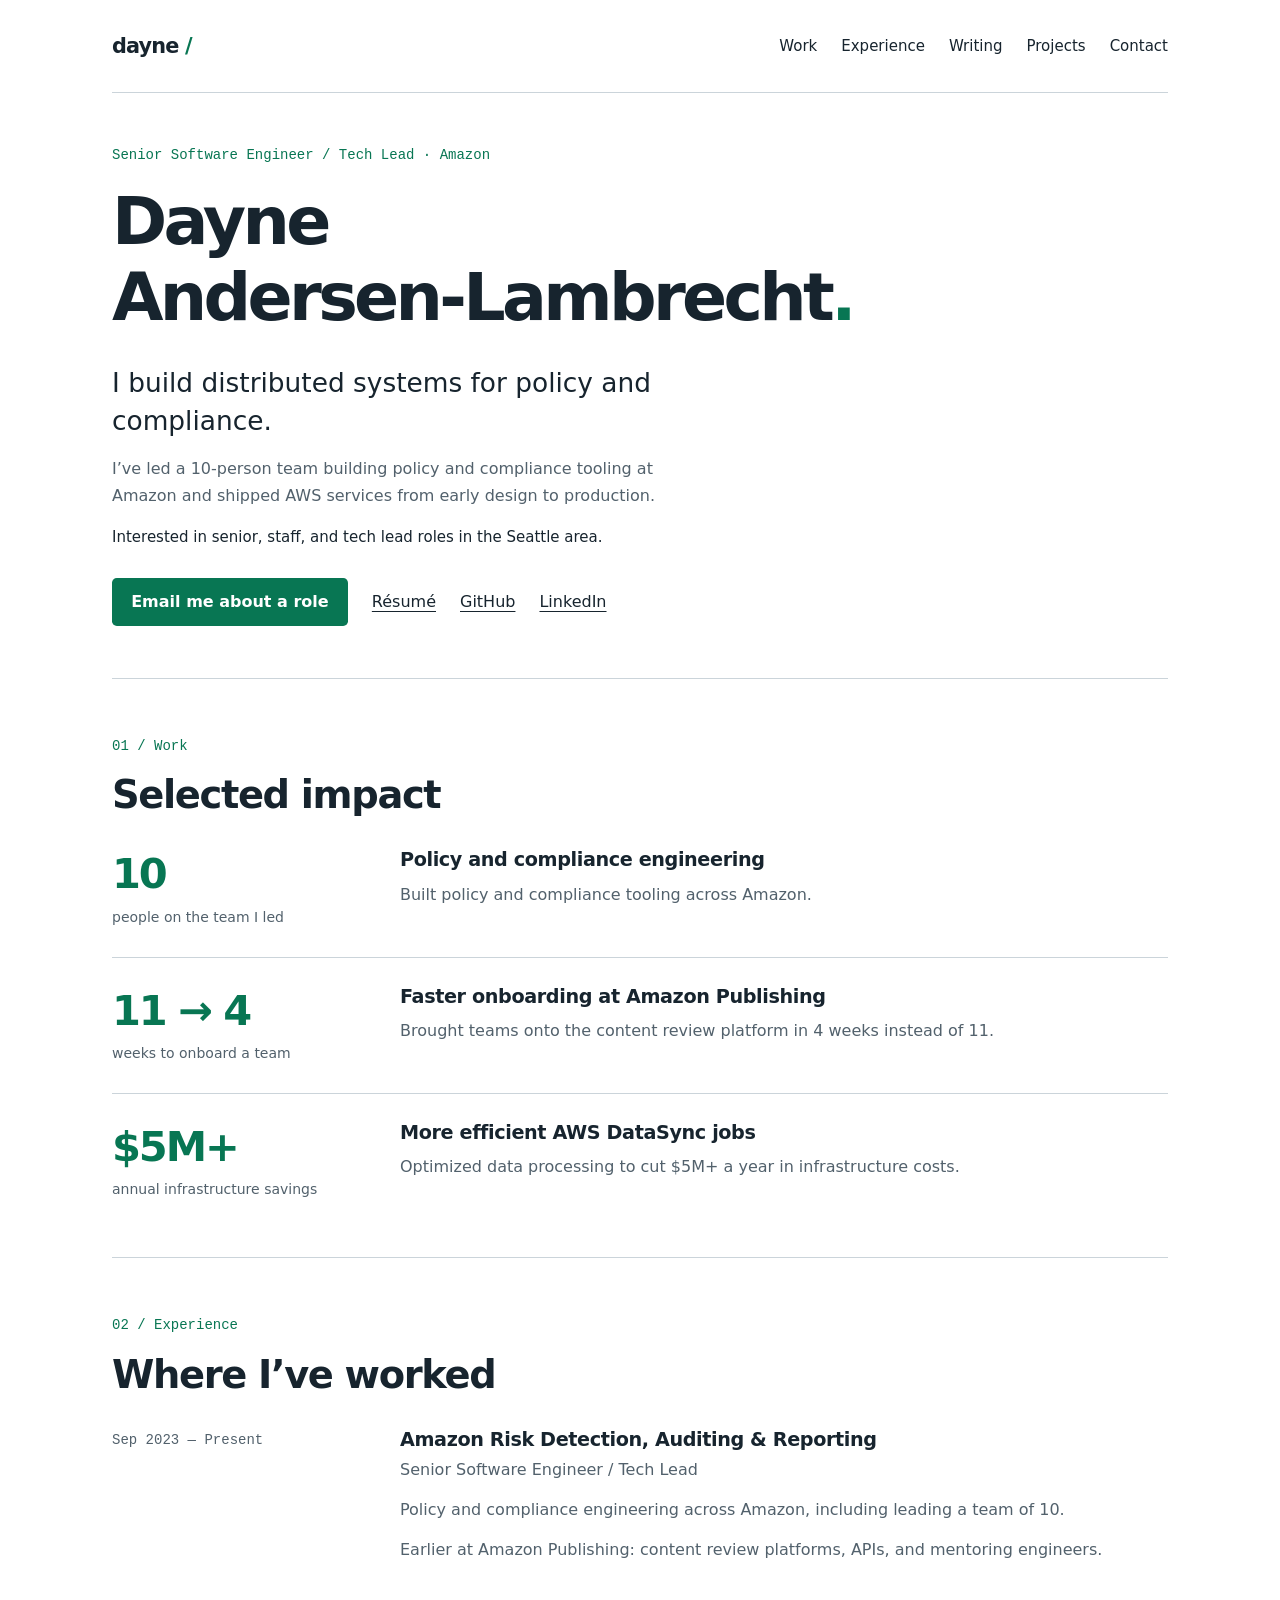
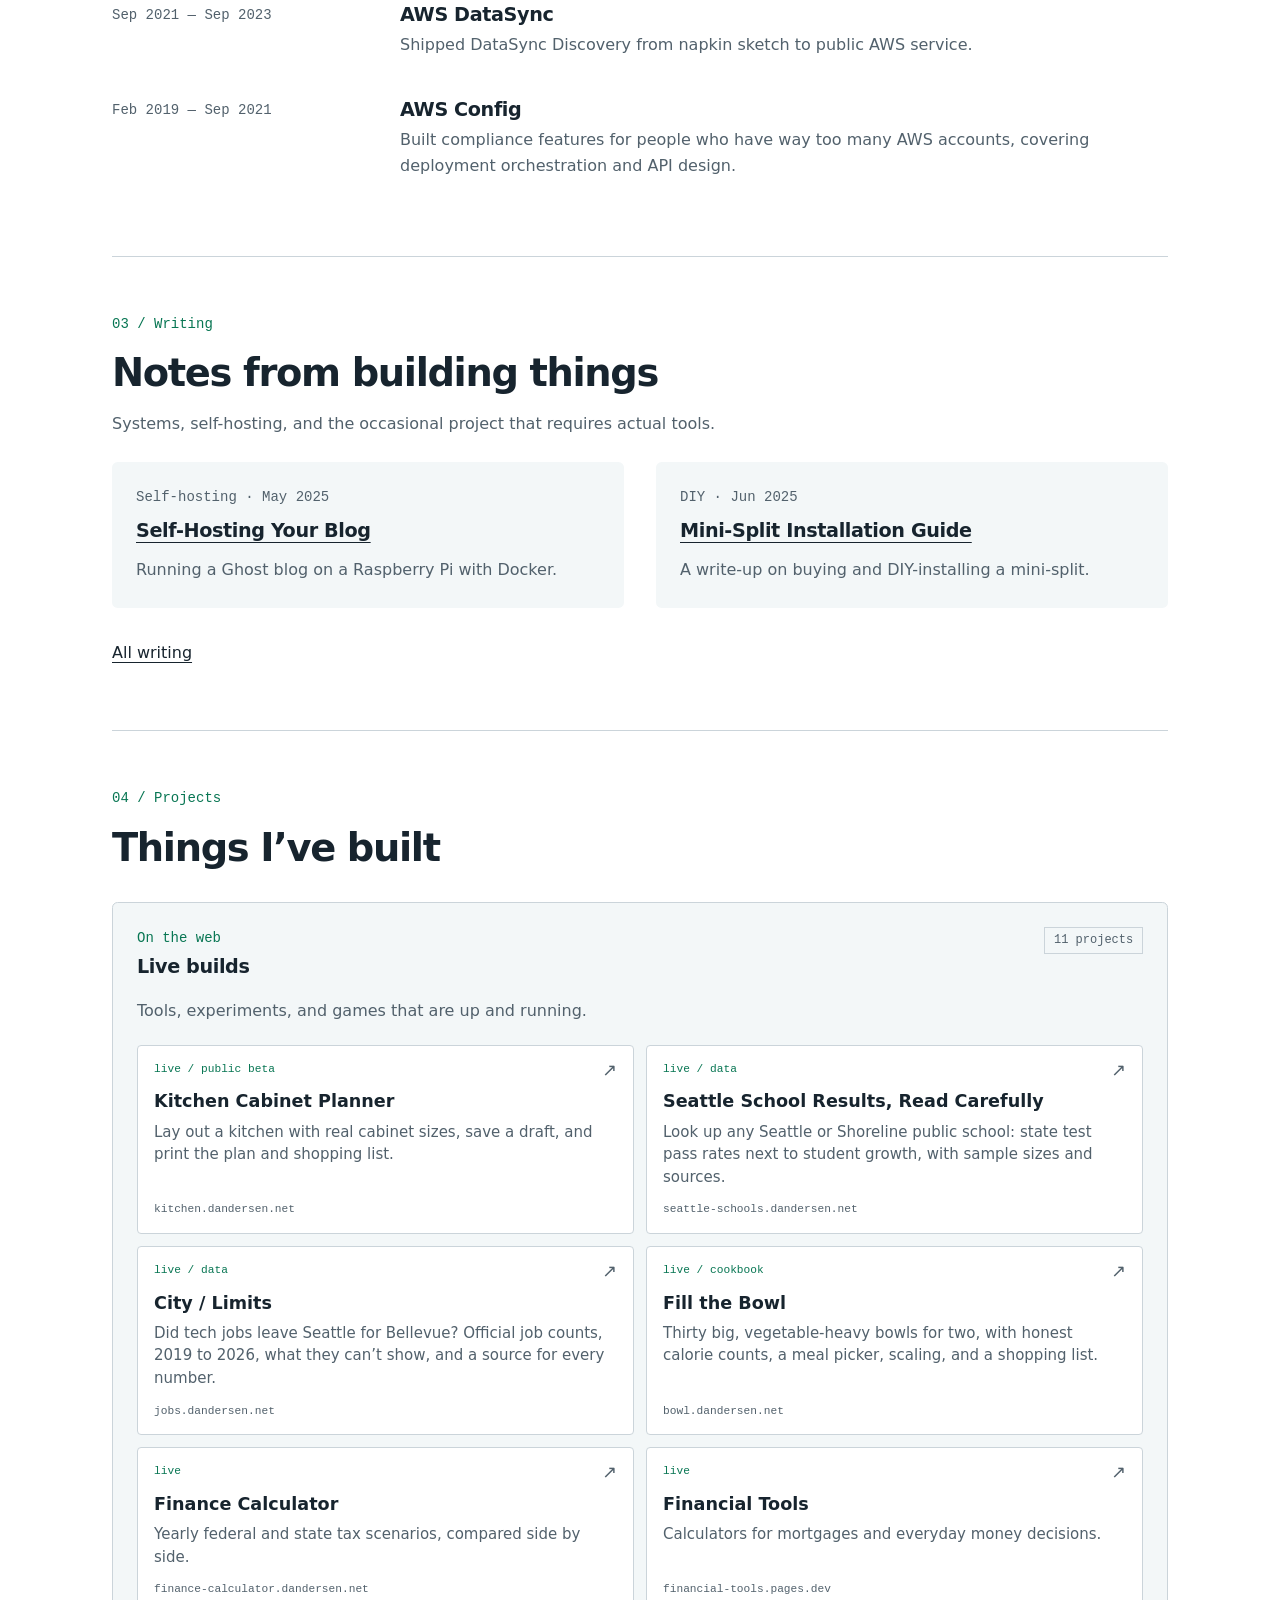
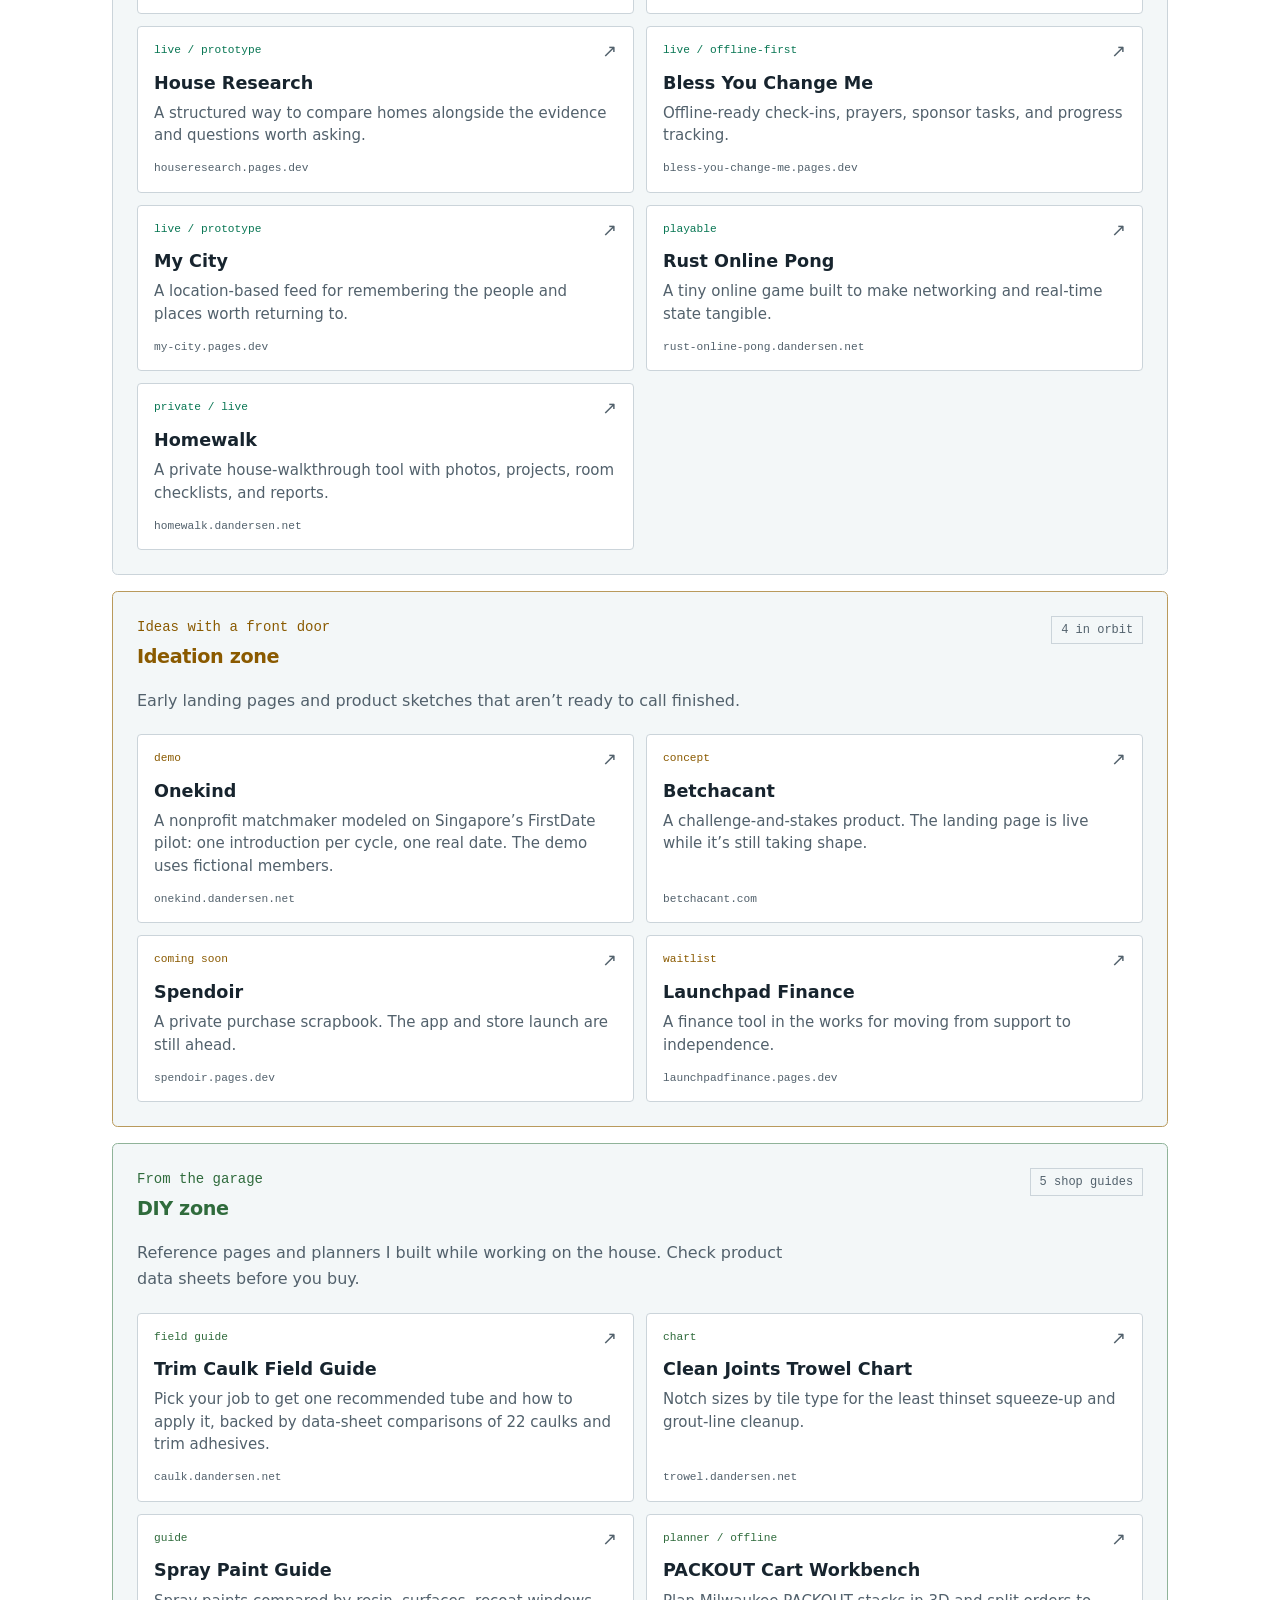
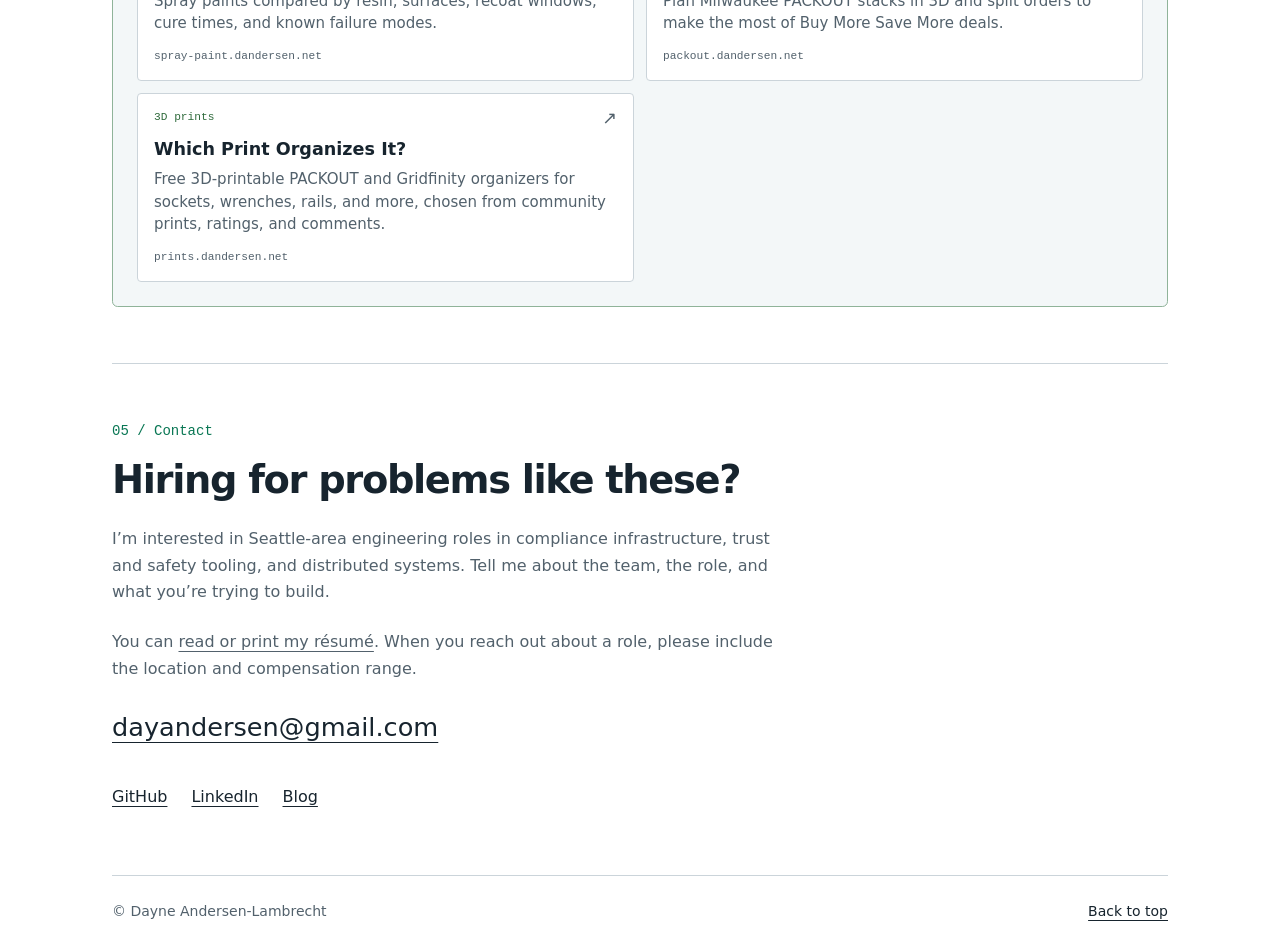
==== commit 053c539b: "Tidy site copy from the Gemini 4 Neon writing review Plainer wording, consistent terms, jargon expla" ====
--- a/index.html
+++ b/index.html
@@ -138,7 +138,7 @@
       <p class="eyebrow">Senior Software Engineer / Tech Lead · Amazon</p>
       <h1 id="intro-heading">Dayne<br>Andersen-Lambrecht<span class="accent">.</span></h1>
       <p class="lead">I build distributed systems for policy and compliance.</p>
-      <p class="intro-detail">I’m a senior software engineer and tech lead at Amazon. I’ve led a team of 10 on policy and compliance tooling and shipped AWS services from idea to production.</p>
+      <p class="intro-detail">I’ve led a 10-person team building policy and compliance tooling at Amazon and shipped AWS services from early design to production.</p>
       <p class="role-interest">Interested in senior, staff, and tech lead roles in the Seattle area.</p>
       <div class="links">
         <!--email_off--><a class="button" href="mailto:dayandersen@gmail.com?subject=Engineering%20role%20inquiry">Email me about a role</a><!--/email_off-->
@@ -153,15 +153,15 @@
       <div class="work-list">
         <article class="work-item">
           <div class="result"><strong>10</strong><span>people on the team I led</span></div>
-          <div><h3>Policy and compliance engineering</h3><p>Led a team working on policy and compliance tooling across Amazon.</p></div>
+          <div><h3>Policy and compliance engineering</h3><p>Built policy and compliance tooling across Amazon.</p></div>
         </article>
         <article class="work-item">
-          <div class="result"><strong>11 → 4</strong><span>weeks to onboard a tenant</span></div>
-          <div><h3>A shorter path to getting started</h3><p>Reduced tenant onboarding time for Amazon Publishing’s content review platform, helping teams start using it sooner.</p></div>
+          <div class="result"><strong>11 → 4</strong><span>weeks to onboard a team</span></div>
+          <div><h3>Faster onboarding at Amazon Publishing</h3><p>Brought teams onto the content review platform in 4 weeks instead of 11.</p></div>
         </article>
         <article class="work-item">
           <div class="result"><strong>$5M+</strong><span>annual infrastructure savings</span></div>
-          <div><h3>More efficient data processing</h3><p>Optimized data processing jobs at AWS DataSync and helped take DataSync Discovery from concept to a public AWS service.</p></div>
+          <div><h3>More efficient AWS DataSync jobs</h3><p>Optimized data processing to cut $5M+ a year in infrastructure costs.</p></div>
         </article>
       </div>
     </section>
@@ -174,8 +174,8 @@
           <div>
             <h3>Amazon Risk Detection, Auditing &amp; Reporting</h3>
             <p>Senior Software Engineer / Tech Lead</p>
-            <p>I led a team of 10 on policy and compliance engineering, working with teams across Amazon.</p>
-            <p>Previously at Amazon Publishing: content review platforms, tenant APIs, and engineering mentorship.</p>
+            <p>Policy and compliance engineering across Amazon, including leading a team of 10.</p>
+            <p>Earlier at Amazon Publishing: content review platforms, APIs, and mentoring engineers.</p>
           </div>
         </article>
         <article>
@@ -184,7 +184,7 @@
         </article>
         <article>
           <p class="meta"><time datetime="2019-02">Feb 2019</time> — <time datetime="2021-09">Sep 2021</time></p>
-          <div><h3>AWS Config</h3><p>Built compliance features for people who have way too many AWS accounts. Deployment orchestration and API design.</p></div>
+          <div><h3>AWS Config</h3><p>Built compliance features for people who have way too many AWS accounts, covering deployment orchestration and API design.</p></div>
         </article>
       </div>
     </section>
@@ -195,46 +195,31 @@
       <div class="writing-list">
         <article>
           <p class="meta">Self-hosting · <time datetime="2025-05-04">May 2025</time></p>
-          <h3><a href="https://blog.dandersen.net/2025/05/self-hosting-your-blog.html">Self Hosting Your Blog</a></h3>
+          <h3><a href="https://blog.dandersen.net/2025/05/self-hosting-your-blog.html">Self-Hosting Your Blog</a></h3>
           <p>Running a Ghost blog on a Raspberry Pi with Docker.</p>
         </article>
         <article>
-          <p class="meta">DIY · <time datetime="2025-06-11">June 2025</time></p>
-          <h3><a href="https://blog.dandersen.net/2025/06/on-different-note-mini-split.html">On a Different Note, Mini Split Installation Guide :)</a></h3>
-          <p>A writeup of buying and installing a mini-split.</p>
+          <p class="meta">DIY · <time datetime="2025-06-11">Jun 2025</time></p>
+          <h3><a href="https://blog.dandersen.net/2025/06/on-different-note-mini-split.html">Mini-Split Installation Guide</a></h3>
+          <p>A write-up on buying and DIY-installing a mini-split.</p>
         </article>
       </div>
       <a class="text-link" href="https://blog.dandersen.net/">All writing</a>
     </section>
 
-    <section id="contact" class="section contact" aria-labelledby="contact-heading">
-      <p class="eyebrow">04 / Contact</p>
-      <h2 id="contact-heading">Hiring for problems like these?</h2>
-      <p class="contact-detail">I’m interested in Seattle-area engineering roles in compliance infrastructure, trust and safety tooling, and distributed systems. Tell me about the team, the role, and what you’re trying to build.</p>
-      <p class="contact-detail"><a href="/resume">Read or print my résumé</a>. Include the location and compensation range when you get in touch.</p>
-      <!--email_off--><a class="contact-email" href="mailto:dayandersen@gmail.com?subject=Engineering%20role%20inquiry">dayandersen@gmail.com</a><!--/email_off-->
-      <div class="links"><a href="https://github.com/dayandersen">GitHub</a><a href="https://linkedin.com/in/dayne-andersen">LinkedIn</a><a href="https://blog.dandersen.net/">Blog</a></div>
-    </section>
-
     <section id="projects" class="section" aria-labelledby="projects-heading">
-      <div class="section-heading"><p class="eyebrow">05 / Projects</p><h2 id="projects-heading">Projects</h2></div>
+      <div class="section-heading"><p class="eyebrow">04 / Projects</p><h2 id="projects-heading">Things I’ve built</h2></div>
 
       <div class="project-shelf">
         <header>
           <div>
-            <p class="eyebrow">Things you can open today</p>
+            <p class="eyebrow">On the web</p>
             <h3>Live builds</h3>
           </div>
-          <span class="project-count">11 live builds</span>
+          <span class="project-count">11 projects</span>
         </header>
-        <p class="project-summary">A short list of tools, experiments, and games that made it far enough to have a front door.</p>
+        <p class="project-summary">Tools, experiments, and games that are up and running.</p>
         <div class="project-grid">
-          <a class="project-card" href="https://homewalk.dandersen.net/" target="_blank" rel="noopener noreferrer">
-            <div class="project-card-top"><span class="project-state">private / live</span><span class="project-arrow" aria-hidden="true">↗</span></div>
-            <h4>Homewalk</h4>
-            <p>Private house walkthroughs with photos, projects, room checklists, and reports.</p>
-            <span class="project-url">homewalk.dandersen.net</span>
-          </a>
           <a class="project-card" href="https://kitchen.dandersen.net/" target="_blank" rel="noopener noreferrer">
             <div class="project-card-top"><span class="project-state">live / public beta</span><span class="project-arrow" aria-hidden="true">↗</span></div>
             <h4>Kitchen Cabinet Planner</h4>
@@ -250,13 +235,13 @@
           <a class="project-card" href="https://jobs.dandersen.net/" target="_blank" rel="noopener noreferrer">
             <div class="project-card-top"><span class="project-state">live / data</span><span class="project-arrow" aria-hidden="true">↗</span></div>
             <h4>City / Limits</h4>
-            <p>Did tech jobs leave Seattle for Bellevue? Official job counts, 2019 to 2026, what they can't show, and a source for every number.</p>
+            <p>Did tech jobs leave Seattle for Bellevue? Official job counts, 2019 to 2026, what they can’t show, and a source for every number.</p>
             <span class="project-url">jobs.dandersen.net</span>
           </a>
           <a class="project-card" href="https://bowl.dandersen.net/" target="_blank" rel="noopener noreferrer">
             <div class="project-card-top"><span class="project-state">live / cookbook</span><span class="project-arrow" aria-hidden="true">↗</span></div>
             <h4>Fill the Bowl</h4>
-            <p>Thirty big, vegetable-heavy bowls for two, with honest per-bowl calories, a meal picker, scaling and a shopping list.</p>
+            <p>Thirty big, vegetable-heavy bowls for two, with honest calorie counts, a meal picker, scaling, and a shopping list.</p>
             <span class="project-url">bowl.dandersen.net</span>
           </a>
           <a class="project-card" href="https://finance-calculator.dandersen.net/" target="_blank" rel="noopener noreferrer">
@@ -268,25 +253,25 @@
           <a class="project-card" href="https://financial-tools.pages.dev/" target="_blank" rel="noopener noreferrer">
             <div class="project-card-top"><span class="project-state">live</span><span class="project-arrow" aria-hidden="true">↗</span></div>
             <h4>Financial Tools</h4>
-            <p>A practical calculator hub for mortgages and everyday money decisions.</p>
+            <p>Calculators for mortgages and everyday money decisions.</p>
             <span class="project-url">financial-tools.pages.dev</span>
           </a>
           <a class="project-card" href="https://houseresearch.pages.dev/" target="_blank" rel="noopener noreferrer">
             <div class="project-card-top"><span class="project-state">live / prototype</span><span class="project-arrow" aria-hidden="true">↗</span></div>
             <h4>House Research</h4>
-            <p>A structured way to compare homes, evidence, and the questions worth asking.</p>
+            <p>A structured way to compare homes alongside the evidence and questions worth asking.</p>
             <span class="project-url">houseresearch.pages.dev</span>
           </a>
           <a class="project-card" href="https://bless-you-change-me.pages.dev/" target="_blank" rel="noopener noreferrer">
             <div class="project-card-top"><span class="project-state">live / offline-first</span><span class="project-arrow" aria-hidden="true">↗</span></div>
             <h4>Bless You Change Me</h4>
-            <p>Check-ins, prayers, sponsor tasks, and progress tracking that stays useful offline.</p>
+            <p>Offline-ready check-ins, prayers, sponsor tasks, and progress tracking.</p>
             <span class="project-url">bless-you-change-me.pages.dev</span>
           </a>
           <a class="project-card" href="https://my-city.pages.dev/" target="_blank" rel="noopener noreferrer">
             <div class="project-card-top"><span class="project-state">live / prototype</span><span class="project-arrow" aria-hidden="true">↗</span></div>
             <h4>My City</h4>
-            <p>A place-based feed for remembering the people and places worth returning to.</p>
+            <p>A location-based feed for remembering the people and places worth returning to.</p>
             <span class="project-url">my-city.pages.dev</span>
           </a>
           <a class="project-card" href="https://rust-online-pong.dandersen.net/" target="_blank" rel="noopener noreferrer">
@@ -294,6 +279,12 @@
             <h4>Rust Online Pong</h4>
             <p>A tiny online game built to make networking and real-time state tangible.</p>
             <span class="project-url">rust-online-pong.dandersen.net</span>
+          </a>
+          <a class="project-card" href="https://homewalk.dandersen.net/" target="_blank" rel="noopener noreferrer">
+            <div class="project-card-top"><span class="project-state">private / live</span><span class="project-arrow" aria-hidden="true">↗</span></div>
+            <h4>Homewalk</h4>
+            <p>A private house-walkthrough tool with photos, projects, room checklists, and reports.</p>
+            <span class="project-url">homewalk.dandersen.net</span>
           </a>
         </div>
       </div>
@@ -306,30 +297,30 @@
           </div>
           <span class="project-count">4 in orbit</span>
         </header>
-        <p class="project-summary">Landing pages and product sketches that are alive, but not ready to call finished.</p>
+        <p class="project-summary">Early landing pages and product sketches that aren’t ready to call finished.</p>
         <div class="project-grid">
           <a class="project-card" href="https://onekind.dandersen.net/" target="_blank" rel="noopener noreferrer">
             <div class="project-card-top"><span class="project-state">demo</span><span class="project-arrow" aria-hidden="true">↗</span></div>
             <h4>Onekind</h4>
-            <p>A nonprofit matchmaker concept: one introduction per cycle, one real date. Modeled on Singapore’s government-run FirstDate pilot, which uses stable matching for one-match introductions. The demo uses fictional members.</p>
+            <p>A nonprofit matchmaker modeled on Singapore’s FirstDate pilot: one introduction per cycle, one real date. The demo uses fictional members.</p>
             <span class="project-url">onekind.dandersen.net</span>
           </a>
           <a class="project-card" href="https://betchacant.com/" target="_blank" rel="noopener noreferrer">
             <div class="project-card-top"><span class="project-state">concept</span><span class="project-arrow" aria-hidden="true">↗</span></div>
             <h4>Betchacant</h4>
-            <p>A challenge-and-stakes product concept; the marketing shell is live, the product is still forming.</p>
+            <p>A challenge-and-stakes product. The landing page is live while it’s still taking shape.</p>
             <span class="project-url">betchacant.com</span>
           </a>
           <a class="project-card" href="https://spendoir.pages.dev/" target="_blank" rel="noopener noreferrer">
             <div class="project-card-top"><span class="project-state">coming soon</span><span class="project-arrow" aria-hidden="true">↗</span></div>
             <h4>Spendoir</h4>
-            <p>A private purchase scrapbook concept; the app and store launch are still ahead.</p>
+            <p>A private purchase scrapbook. The app and store launch are still ahead.</p>
             <span class="project-url">spendoir.pages.dev</span>
           </a>
           <a class="project-card" href="https://launchpadfinance.pages.dev/" target="_blank" rel="noopener noreferrer">
             <div class="project-card-top"><span class="project-state">waitlist</span><span class="project-arrow" aria-hidden="true">↗</span></div>
             <h4>Launchpad Finance</h4>
-            <p>A support-to-independence finance concept, currently represented by its waitlist landing page.</p>
+            <p>A finance tool in the works for moving from support to independence.</p>
             <span class="project-url">launchpadfinance.pages.dev</span>
           </a>
         </div>
@@ -338,7 +329,7 @@
       <div class="project-shelf diy">
         <header>
           <div>
-            <p class="eyebrow">Notes from the garage</p>
+            <p class="eyebrow">From the garage</p>
             <h3>DIY zone</h3>
           </div>
           <span class="project-count">5 shop guides</span>
@@ -348,7 +339,7 @@
           <a class="project-card" href="https://caulk.dandersen.net/" target="_blank" rel="noopener noreferrer">
             <div class="project-card-top"><span class="project-state">field guide</span><span class="project-arrow" aria-hidden="true">↗</span></div>
             <h4>Trim Caulk Field Guide</h4>
-            <p>Pick the job and get one tube and how to use it, backed by 22 caulks and trim adhesives compared from their data sheets.</p>
+            <p>Pick your job to get one recommended tube and how to apply it, backed by data-sheet comparisons of 22 caulks and trim adhesives.</p>
             <span class="project-url">caulk.dandersen.net</span>
           </a>
           <a class="project-card" href="https://trowel.dandersen.net/" target="_blank" rel="noopener noreferrer">
@@ -372,11 +363,20 @@
           <a class="project-card" href="https://prints.dandersen.net/" target="_blank" rel="noopener noreferrer">
             <div class="project-card-top"><span class="project-state">3D prints</span><span class="project-arrow" aria-hidden="true">↗</span></div>
             <h4>Which Print Organizes It?</h4>
-            <p>Free PACKOUT and Gridfinity models for sockets, wrenches, rails and more, picked on makes, ratings and comment threads.</p>
+            <p>Free 3D-printable PACKOUT and Gridfinity organizers for sockets, wrenches, rails, and more, chosen from community prints, ratings, and comments.</p>
             <span class="project-url">prints.dandersen.net</span>
           </a>
         </div>
       </div>
+    </section>
+
+    <section id="contact" class="section contact" aria-labelledby="contact-heading">
+      <p class="eyebrow">05 / Contact</p>
+      <h2 id="contact-heading">Hiring for problems like these?</h2>
+      <p class="contact-detail">I’m interested in Seattle-area engineering roles in compliance infrastructure, trust and safety tooling, and distributed systems. Tell me about the team, the role, and what you’re trying to build.</p>
+      <p class="contact-detail">You can <a href="/resume">read or print my résumé</a>. When you reach out about a role, please include the location and compensation range.</p>
+      <!--email_off--><a class="contact-email" href="mailto:dayandersen@gmail.com?subject=Engineering%20role%20inquiry">dayandersen@gmail.com</a><!--/email_off-->
+      <div class="links"><a href="https://github.com/dayandersen">GitHub</a><a href="https://linkedin.com/in/dayne-andersen">LinkedIn</a><a href="https://blog.dandersen.net/">Blog</a></div>
     </section>
   </main>
   <footer class="site-footer wrap"><p>© Dayne Andersen-Lambrecht</p><a href="#main-content">Back to top</a></footer>
